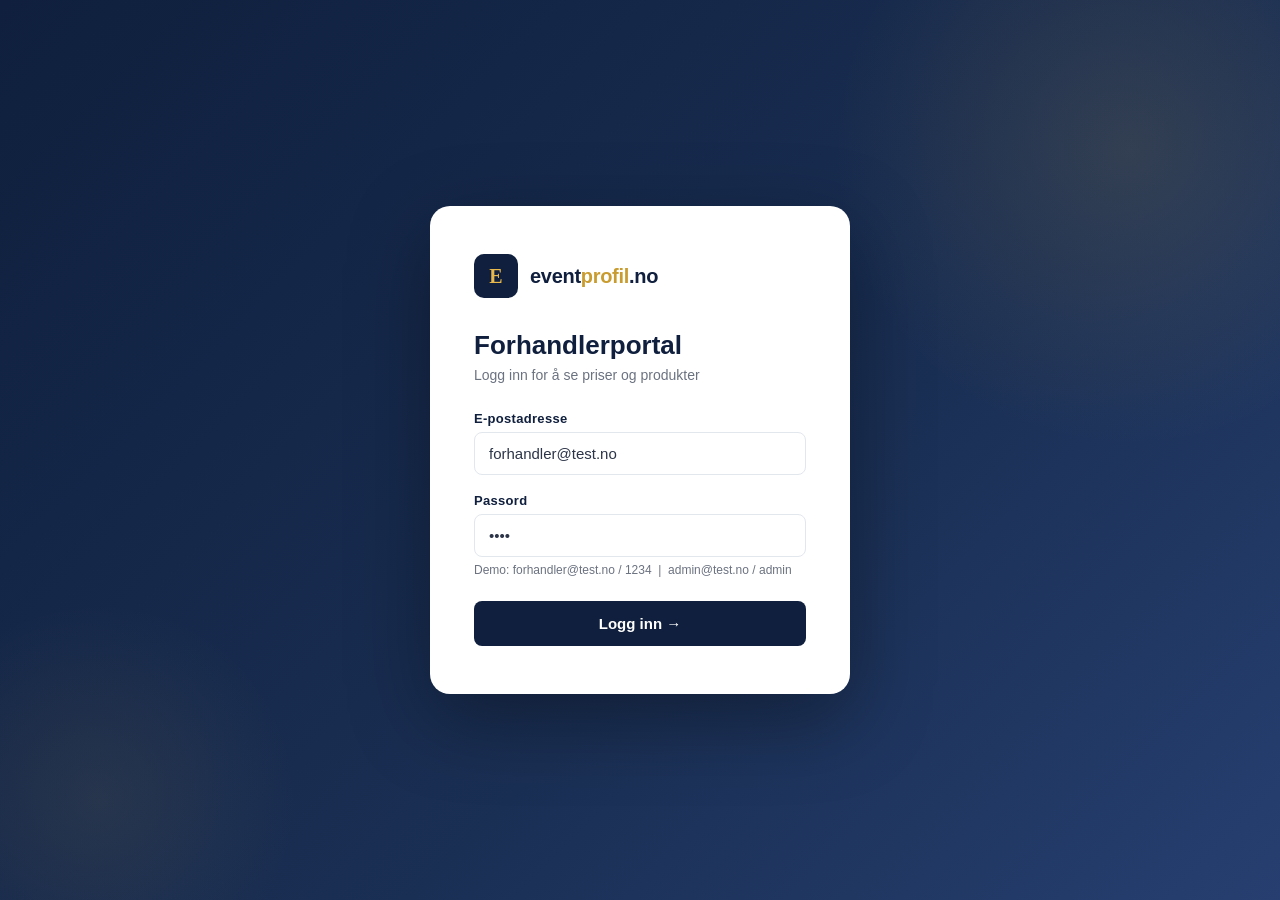
==== index.html @ 6c6705af "Rename Eventprofil – Forhandlerportal.html to index.html" ====
<!DOCTYPE html>
<!-- saved from url=(0059)file:///C:/Users/Lenovo/Downloads/eventprofil-portal_1.html -->
<html lang="no"><head><meta http-equiv="Content-Type" content="text/html; charset=UTF-8">

<meta name="viewport" content="width=device-width, initial-scale=1.0">
<title>Eventprofil – Forhandlerportal</title>
<link href="./Eventprofil – Forhandlerportal_files/css2" rel="stylesheet">
<style>
  :root {
    --navy: #0f1f3d;
    --navy-mid: #1a2f54;
    --accent: #e8b84b;
    --accent-dark: #c99c30;
    --light: #f5f6f8;
    --white: #ffffff;
    --text: #2c3448;
    --text-light: #6b7280;
    --border: #e2e6ed;
    --success: #22c55e;
    --danger: #ef4444;
    --card-shadow: 0 2px 16px rgba(15,31,61,0.09);
    --radius: 12px;
  }
  *, *::before, *::after { box-sizing: border-box; margin: 0; padding: 0; }
  body { font-family: 'DM Sans', sans-serif; background: var(--light); color: var(--text); min-height: 100vh; }

  /* ─── LOGIN ─── */
  #login-screen {
    min-height: 100vh;
    display: flex;
    align-items: center;
    justify-content: center;
    background: linear-gradient(135deg, var(--navy) 0%, var(--navy-mid) 60%, #263f70 100%);
    position: relative;
    overflow: hidden;
  }
  #login-screen::before {
    content: '';
    position: absolute;
    width: 600px; height: 600px;
    border-radius: 50%;
    background: radial-gradient(circle, rgba(232,184,75,0.12) 0%, transparent 70%);
    top: -150px; right: -150px;
  }
  #login-screen::after {
    content: '';
    position: absolute;
    width: 400px; height: 400px;
    border-radius: 50%;
    background: radial-gradient(circle, rgba(232,184,75,0.08) 0%, transparent 70%);
    bottom: -100px; left: -100px;
  }
  .login-card {
    background: var(--white);
    border-radius: 20px;
    padding: 48px 44px;
    width: 420px;
    max-width: 94vw;
    box-shadow: 0 24px 80px rgba(0,0,0,0.35);
    position: relative;
    z-index: 1;
    animation: fadeUp 0.5s ease both;
  }
  @keyframes fadeUp { from { opacity:0; transform: translateY(24px); } to { opacity:1; transform: translateY(0); } }
  .login-logo { display: flex; align-items: center; gap: 12px; margin-bottom: 32px; }
  .login-logo-mark {
    width: 44px; height: 44px;
    background: var(--navy);
    border-radius: 10px;
    display: flex; align-items: center; justify-content: center;
    font-family: 'Playfair Display', serif;
    color: var(--accent);
    font-size: 20px; font-weight: 700;
  }
  .login-logo-text { font-size: 20px; font-weight: 700; color: var(--navy); letter-spacing: -0.3px; }
  .login-logo-text span { color: var(--accent-dark); }
  .login-title { font-size: 26px; font-weight: 700; color: var(--navy); margin-bottom: 6px; }
  .login-sub { font-size: 14px; color: var(--text-light); margin-bottom: 28px; }
  .form-group { margin-bottom: 18px; }
  .form-group label { display: block; font-size: 13px; font-weight: 600; color: var(--navy); margin-bottom: 6px; letter-spacing: 0.3px; }
  .form-group input {
    width: 100%; padding: 12px 14px;
    border: 1.5px solid var(--border);
    border-radius: 8px;
    font-size: 15px; font-family: inherit;
    outline: none; transition: border 0.2s;
    color: var(--text);
  }
  .form-group input:focus { border-color: var(--navy); }
  .login-hint { font-size: 12px; color: var(--text-light); margin-top: 6px; }
  .btn-login {
    width: 100%; padding: 14px;
    background: var(--navy);
    color: var(--white);
    border: none; border-radius: 8px;
    font-size: 15px; font-weight: 600;
    cursor: pointer; transition: background 0.2s, transform 0.1s;
    margin-top: 6px;
    font-family: inherit;
  }
  .btn-login:hover { background: var(--navy-mid); transform: translateY(-1px); }
  .login-error { color: var(--danger); font-size: 13px; margin-top: 10px; display: none; }

  /* ─── APP SHELL ─── */
  #app { display: none; min-height: 100vh; }

  /* ─── TOPBAR ─── */
  .topbar {
    background: var(--navy);
    color: var(--white);
    padding: 0 32px;
    height: 64px;
    display: flex; align-items: center; justify-content: space-between;
    position: sticky; top: 0; z-index: 100;
    box-shadow: 0 2px 12px rgba(0,0,0,0.2);
  }
  .topbar-left { display: flex; align-items: center; gap: 14px; }
  .topbar-logo-mark {
    width: 36px; height: 36px;
    background: var(--accent);
    border-radius: 8px;
    display: flex; align-items: center; justify-content: center;
    font-family: 'Playfair Display', serif;
    color: var(--navy);
    font-size: 16px; font-weight: 700;
  }
  .topbar-name { font-size: 17px; font-weight: 700; letter-spacing: -0.2px; }
  .topbar-badge { font-size: 11px; background: rgba(255,255,255,0.12); padding: 2px 8px; border-radius: 20px; color: rgba(255,255,255,0.7); }
  .topbar-right { display: flex; align-items: center; gap: 16px; }
  .topbar-user { font-size: 13px; color: rgba(255,255,255,0.7); }
  .btn-logout {
    padding: 7px 16px;
    border: 1.5px solid rgba(255,255,255,0.25);
    border-radius: 7px;
    background: transparent; color: white;
    font-size: 13px; cursor: pointer; font-family: inherit;
    transition: border 0.2s, background 0.2s;
  }
  .btn-logout:hover { border-color: white; background: rgba(255,255,255,0.08); }

  /* ─── NAVIGATION TABS ─── */
  .nav-tabs {
    background: var(--white);
    border-bottom: 1px solid var(--border);
    padding: 0 32px;
    display: flex; gap: 4px;
  }
  .nav-tab {
    padding: 16px 20px;
    font-size: 14px; font-weight: 500;
    color: var(--text-light);
    cursor: pointer; border: none;
    background: transparent;
    border-bottom: 3px solid transparent;
    margin-bottom: -1px;
    transition: color 0.2s, border-color 0.2s;
    font-family: inherit;
    display: flex; align-items: center; gap: 7px;
  }
  .nav-tab:hover { color: var(--navy); }
  .nav-tab.active { color: var(--navy); border-bottom-color: var(--accent); font-weight: 600; }
  .nav-tab .tab-icon { font-size: 16px; }

  /* ─── MAIN CONTENT ─── */
  .main { padding: 32px; max-width: 1300px; margin: 0 auto; }

  /* ─── SECTION HEADER ─── */
  .section-header { display: flex; align-items: flex-end; justify-content: space-between; margin-bottom: 24px; }
  .section-title { font-size: 24px; font-weight: 700; color: var(--navy); }
  .section-sub { font-size: 14px; color: var(--text-light); margin-top: 3px; }

  /* ─── CATEGORY FILTER ─── */
  .category-bar { display: flex; gap: 8px; flex-wrap: wrap; margin-bottom: 24px; }
  .cat-btn {
    padding: 7px 16px; border-radius: 20px;
    border: 1.5px solid var(--border);
    font-size: 13px; font-weight: 500;
    background: var(--white); color: var(--text-light);
    cursor: pointer; transition: all 0.15s; font-family: inherit;
  }
  .cat-btn:hover, .cat-btn.active { background: var(--navy); color: white; border-color: var(--navy); }

  /* ─── PRODUCT GRID ─── */
  .product-grid { display: grid; grid-template-columns: repeat(auto-fill, minmax(280px, 1fr)); gap: 20px; }
  .product-card {
    background: var(--white);
    border-radius: var(--radius);
    box-shadow: var(--card-shadow);
    overflow: hidden;
    cursor: pointer;
    transition: transform 0.2s, box-shadow 0.2s;
    animation: fadeUp 0.35s ease both;
  }
  .product-card:hover { transform: translateY(-4px); box-shadow: 0 8px 32px rgba(15,31,61,0.14); }
  .product-img {
    background: #f0f2f5;
    height: 200px;
    display: flex; align-items: center; justify-content: center;
    font-size: 56px;
    position: relative;
    overflow: hidden;
  }
  .product-img img { width: 100%; height: 100%; object-fit: cover; }
  .product-category-tag {
    position: absolute; top: 10px; left: 10px;
    background: var(--navy); color: white;
    font-size: 11px; padding: 3px 9px; border-radius: 20px;
    font-weight: 600;
  }
  .product-info { padding: 16px; }
  .product-sku { font-size: 11px; color: var(--text-light); font-weight: 600; letter-spacing: 0.5px; margin-bottom: 4px; }
  .product-name { font-size: 15px; font-weight: 700; color: var(--navy); margin-bottom: 8px; }
  .product-price-row { display: flex; align-items: center; justify-content: space-between; }
  .product-from-price { font-size: 13px; color: var(--text-light); }
  .product-from-price strong { color: var(--accent-dark); font-size: 15px; }
  .product-moq { font-size: 11px; background: var(--light); padding: 3px 8px; border-radius: 5px; color: var(--text-light); }

  /* ─── PRODUCT MODAL ─── */
  .modal-overlay {
    position: fixed; inset: 0;
    background: rgba(10,20,40,0.55);
    backdrop-filter: blur(4px);
    z-index: 200; display: none;
    align-items: center; justify-content: center;
    padding: 20px;
    animation: fadeIn 0.2s ease;
  }
  @keyframes fadeIn { from { opacity:0 } to { opacity:1 } }
  .modal-overlay.open { display: flex; }
  .modal {
    background: var(--white);
    border-radius: 18px;
    width: 780px; max-width: 100%;
    max-height: 90vh;
    overflow-y: auto;
    box-shadow: 0 32px 80px rgba(0,0,0,0.3);
    animation: slideUp 0.3s ease both;
  }
  @keyframes slideUp { from { transform: translateY(30px); opacity:0; } to { transform: translateY(0); opacity:1; } }
  .modal-header {
    padding: 24px 28px 0;
    display: flex; align-items: flex-start; justify-content: space-between;
  }
  .modal-close {
    width: 34px; height: 34px;
    border-radius: 8px; border: 1.5px solid var(--border);
    background: var(--white); font-size: 18px; cursor: pointer;
    display: flex; align-items: center; justify-content: center; color: var(--text-light);
    flex-shrink: 0;
  }
  .modal-close:hover { background: var(--light); }
  .modal-body { padding: 20px 28px 28px; display: grid; grid-template-columns: 1fr 1fr; gap: 28px; }
  @media (max-width: 600px) { .modal-body { grid-template-columns: 1fr; } }
  .modal-img {
    background: #f0f2f5; border-radius: 12px;
    height: 260px; display: flex; align-items: center; justify-content: center;
    font-size: 80px; overflow: hidden;
  }
  .modal-img img { width: 100%; height: 100%; object-fit: cover; border-radius: 12px; }
  .modal-sku { font-size: 12px; font-weight: 700; color: var(--text-light); letter-spacing: 0.6px; margin-bottom: 6px; }
  .modal-name { font-size: 22px; font-weight: 700; color: var(--navy); margin-bottom: 14px; line-height: 1.25; }
  .modal-specs { list-style: none; margin-bottom: 16px; }
  .modal-specs li { font-size: 13px; color: var(--text); padding: 5px 0; border-bottom: 1px solid var(--border); display: flex; gap: 8px; }
  .modal-specs li::before { content: '✓'; color: var(--success); font-weight: 700; flex-shrink: 0; }
  .price-table-title { font-size: 13px; font-weight: 700; color: var(--navy); margin-bottom: 8px; }
  .price-table { width: 100%; border-collapse: collapse; border-radius: 8px; overflow: hidden; font-size: 13px; margin-bottom: 14px; }
  .price-table th { background: var(--navy); color: white; padding: 8px 12px; text-align: center; font-weight: 600; }
  .price-table td { padding: 8px 12px; text-align: center; border-bottom: 1px solid var(--border); }
  .price-table tr:last-child td { border: none; }
  .price-table tr:nth-child(even) td { background: #f8f9fb; }
  .price-note { font-size: 12px; color: var(--text-light); margin-bottom: 4px; }
  .price-note strong { color: var(--text); }
  .colors-row { display: flex; gap: 6px; flex-wrap: wrap; margin: 10px 0 16px; }
  .color-dot { width: 22px; height: 22px; border-radius: 50%; border: 2px solid rgba(0,0,0,0.1); cursor: pointer; transition: transform 0.15s; }
  .color-dot:hover { transform: scale(1.2); }
  .btn-inquiry {
    width: 100%; padding: 14px;
    background: var(--navy);
    color: white; border: none; border-radius: 10px;
    font-size: 15px; font-weight: 700;
    cursor: pointer; transition: background 0.2s; font-family: inherit;
    display: flex; align-items: center; justify-content: center; gap: 8px;
  }
  .btn-inquiry:hover { background: var(--navy-mid); }

  /* ─── INQUIRY FORM MODAL ─── */
  .inquiry-modal {
    background: var(--white);
    border-radius: 18px;
    width: 520px; max-width: 100%;
    padding: 32px;
    box-shadow: 0 32px 80px rgba(0,0,0,0.3);
    animation: slideUp 0.3s ease both;
  }
  .inquiry-title { font-size: 20px; font-weight: 700; color: var(--navy); margin-bottom: 6px; }
  .inquiry-sub { font-size: 13px; color: var(--text-light); margin-bottom: 22px; }
  .inquiry-product-info {
    background: var(--light); border-radius: 10px;
    padding: 12px 16px; margin-bottom: 22px;
    font-size: 14px; font-weight: 600; color: var(--navy);
  }
  .form-row { display: grid; grid-template-columns: 1fr 1fr; gap: 14px; }
  .form-field { margin-bottom: 16px; }
  .form-field label { display: block; font-size: 12px; font-weight: 600; color: var(--navy); margin-bottom: 5px; letter-spacing: 0.3px; }
  .form-field input, .form-field textarea, .form-field select {
    width: 100%; padding: 10px 12px;
    border: 1.5px solid var(--border); border-radius: 8px;
    font-size: 14px; font-family: inherit; outline: none;
    color: var(--text); transition: border 0.2s; background: white;
  }
  .form-field input:focus, .form-field textarea:focus, .form-field select:focus { border-color: var(--navy); }
  .form-field textarea { resize: vertical; min-height: 80px; }
  .btn-row { display: flex; gap: 10px; margin-top: 4px; }
  .btn-primary {
    flex: 1; padding: 12px;
    background: var(--navy); color: white;
    border: none; border-radius: 8px;
    font-size: 14px; font-weight: 700; cursor: pointer; font-family: inherit;
    transition: background 0.2s;
  }
  .btn-primary:hover { background: var(--navy-mid); }
  .btn-secondary {
    padding: 12px 20px;
    background: var(--light); color: var(--text);
    border: none; border-radius: 8px;
    font-size: 14px; font-weight: 600; cursor: pointer; font-family: inherit;
  }
  .success-msg {
    text-align: center; padding: 24px 0;
  }
  .success-icon { font-size: 48px; margin-bottom: 12px; }
  .success-title { font-size: 18px; font-weight: 700; color: var(--navy); margin-bottom: 8px; }
  .success-text { font-size: 14px; color: var(--text-light); }

  /* ─── ADMIN PANEL ─── */
  .admin-layout { display: grid; grid-template-columns: 1fr 1fr; gap: 28px; }
  @media (max-width: 900px) { .admin-layout { grid-template-columns: 1fr; } }
  .admin-card { background: var(--white); border-radius: var(--radius); box-shadow: var(--card-shadow); padding: 28px; }
  .admin-card-title { font-size: 17px; font-weight: 700; color: var(--navy); margin-bottom: 20px; display: flex; align-items: center; gap: 8px; }
  .product-list-item {
    display: flex; align-items: center; gap: 12px; padding: 12px 0;
    border-bottom: 1px solid var(--border); animation: fadeUp 0.3s ease both;
  }
  .product-list-item:last-child { border: none; }
  .product-list-thumb {
    width: 48px; height: 48px; border-radius: 8px;
    background: var(--light); flex-shrink: 0;
    display: flex; align-items: center; justify-content: center; font-size: 22px;
    overflow: hidden;
  }
  .product-list-thumb img { width: 100%; height: 100%; object-fit: cover; }
  .product-list-info { flex: 1; min-width: 0; }
  .product-list-name { font-size: 14px; font-weight: 600; color: var(--navy); white-space: nowrap; overflow: hidden; text-overflow: ellipsis; }
  .product-list-meta { font-size: 12px; color: var(--text-light); }
  .product-list-actions { display: flex; gap: 6px; }
  .btn-icon {
    width: 30px; height: 30px; border-radius: 7px;
    border: 1.5px solid var(--border);
    background: white; cursor: pointer; font-size: 14px;
    display: flex; align-items: center; justify-content: center;
    transition: all 0.15s;
  }
  .btn-icon:hover { border-color: var(--navy); background: var(--light); }
  .btn-icon.danger:hover { border-color: var(--danger); background: #fef2f2; }
  /* Add product form */
  .add-form .form-field label { font-size: 12px; }
  .price-grid { display: grid; grid-template-columns: repeat(2, 1fr); gap: 10px; }
  .price-grid-label { grid-column: 1 / -1; font-size: 12px; font-weight: 600; color: var(--navy); }
  .color-adder { display: flex; gap: 8px; align-items: center; flex-wrap: wrap; margin-top: 6px; }
  .color-pill {
    display: flex; align-items: center; gap: 4px;
    background: var(--light); border-radius: 20px;
    padding: 3px 10px; font-size: 12px;
  }
  .color-pill button { background: none; border: none; cursor: pointer; color: var(--text-light); font-size: 14px; padding: 0; line-height: 1; }
  .btn-add-color {
    background: var(--light); border: 1.5px dashed var(--border);
    border-radius: 20px; padding: 4px 12px;
    font-size: 12px; cursor: pointer; font-family: inherit;
    transition: all 0.15s;
  }
  .btn-add-color:hover { border-color: var(--navy); }
  .btn-submit-product {
    width: 100%; padding: 13px;
    background: var(--accent); color: var(--navy);
    border: none; border-radius: 8px;
    font-size: 15px; font-weight: 700; cursor: pointer; font-family: inherit;
    transition: background 0.2s; margin-top: 6px;
  }
  .btn-submit-product:hover { background: var(--accent-dark); }
  .empty-state { text-align: center; padding: 40px 20px; color: var(--text-light); }
  .empty-state .empty-icon { font-size: 40px; margin-bottom: 10px; }
  .stats-row { display: grid; grid-template-columns: repeat(3, 1fr); gap: 16px; margin-bottom: 28px; }
  .stat-card {
    background: var(--white); border-radius: var(--radius); padding: 20px 22px;
    box-shadow: var(--card-shadow);
  }
  .stat-value { font-size: 28px; font-weight: 700; color: var(--navy); }
  .stat-label { font-size: 12px; color: var(--text-light); margin-top: 2px; }
  .tab-content { display: none; }
  .tab-content.active { display: block; }

  /* ─── SEARCH ─── */
  .search-bar {
    display: flex; align-items: center; gap: 10px;
    background: var(--white); border: 1.5px solid var(--border);
    border-radius: 10px; padding: 10px 16px;
    margin-bottom: 20px; box-shadow: var(--card-shadow);
  }
  .search-bar input {
    border: none; outline: none; font-size: 14px; font-family: inherit;
    flex: 1; color: var(--text); background: transparent;
  }
  .search-bar span { color: var(--text-light); font-size: 18px; }

  /* ─── CATEGORY EMOJI MAP ─── */
  .emoji-placeholder { font-size: 56px; }

  /* ─── TOAST ─── */
  .toast {
    position: fixed; bottom: 30px; right: 30px;
    background: var(--navy); color: white;
    padding: 14px 20px; border-radius: 10px;
    font-size: 14px; font-weight: 500;
    box-shadow: 0 8px 30px rgba(0,0,0,0.25);
    z-index: 999; display: none;
    animation: slideInRight 0.3s ease both;
    max-width: 320px;
  }
  @keyframes slideInRight { from { transform: translateX(60px); opacity:0 } to { transform: translateX(0); opacity:1 } }
  .toast.show { display: block; }

  /* ─── RESPONSIVE ─── */
  @media (max-width: 600px) {
    .main { padding: 16px; }
    .topbar { padding: 0 16px; }
    .nav-tabs { padding: 0 16px; overflow-x: auto; }
    .stats-row { grid-template-columns: repeat(2, 1fr); }
  }

  /* ─── USER MANAGEMENT ─── */
  .user-table { width: 100%; border-collapse: collapse; }
  .user-table th { background: var(--light); padding: 10px 14px; font-size: 12px; font-weight: 700; color: var(--text-light); text-align: left; letter-spacing: 0.4px; }
  .user-table td { padding: 12px 14px; font-size: 14px; border-bottom: 1px solid var(--border); }
  .user-table tr:last-child td { border: none; }
  .badge {
    display: inline-block; padding: 3px 10px; border-radius: 20px;
    font-size: 11px; font-weight: 700; letter-spacing: 0.3px;
  }
  .badge-admin { background: #fef3c7; color: #92400e; }
  .badge-dealer { background: #dbeafe; color: #1e40af; }
  .badge-active { background: #dcfce7; color: #166534; }
</style>
</head>
<body>

<!-- LOGIN SCREEN -->
<div id="login-screen">
  <div class="login-card">
    <div class="login-logo">
      <div class="login-logo-mark">E</div>
      <div class="login-logo-text">event<span>profil</span>.no</div>
    </div>
    <div class="login-title">Forhandlerportal</div>
    <div class="login-sub">Logg inn for å se priser og produkter</div>
    <div class="form-group">
      <label>E-postadresse</label>
      <input type="email" id="login-email" placeholder="forhandler@firma.no" value="forhandler@test.no">
    </div>
    <div class="form-group">
      <label>Passord</label>
      <input type="password" id="login-pass" placeholder="••••••••" value="1234">
      <div class="login-hint">Demo: forhandler@test.no / 1234 &nbsp;|&nbsp; admin@test.no / admin</div>
    </div>
    <button class="btn-login" onclick="doLogin()">Logg inn →</button>
    <div class="login-error" id="login-error">Feil e-post eller passord. Prøv igjen.</div>
  </div>
</div>

<!-- APP -->
<div id="app">
  <!-- TOPBAR -->
  <div class="topbar">
    <div class="topbar-left">
      <div class="topbar-logo-mark">E</div>
      <div class="topbar-name">eventprofil.no</div>
      <div class="topbar-badge" id="user-role-badge">Forhandler</div>
    </div>
    <div class="topbar-right">
      <div class="topbar-user" id="topbar-user">Logget inn som: –</div>
      <button class="btn-logout" onclick="doLogout()">Logg ut</button>
    </div>
  </div>

  <!-- NAV TABS -->
  <div class="nav-tabs">
    <button class="nav-tab active" onclick="showTab(&#39;catalog&#39;)" id="tab-catalog">
      <span class="tab-icon">📦</span> Produktkatalog
    </button>
    <button class="nav-tab" onclick="showTab(&#39;admin&#39;)" id="tab-admin" style="display:none">
      <span class="tab-icon">⚙️</span> Admin
    </button>
  </div>

  <!-- CATALOG TAB -->
  <div id="content-catalog" class="tab-content active">
    <div class="main">
      <div class="stats-row">
        <div class="stat-card">
          <div class="stat-value" id="stat-products">0</div>
          <div class="stat-label">Produkter tilgjengelig</div>
        </div>
        <div class="stat-card">
          <div class="stat-value" id="stat-cats">0</div>
          <div class="stat-label">Kategorier</div>
        </div>
        <div class="stat-card">
          <div class="stat-value" id="stat-from">–</div>
          <div class="stat-label">Priser fra (USD)</div>
        </div>
      </div>
      <div class="search-bar">
        <span>🔍</span>
        <input type="text" id="search-input" placeholder="Søk etter produkt eller varenummer..." oninput="renderProducts()">
      </div>
      <div class="category-bar" id="category-bar"></div>
      <div class="product-grid" id="product-grid"></div>
    </div>
  </div>

  <!-- ADMIN TAB -->
  <div id="content-admin" class="tab-content">
    <div class="main">
      <div class="section-header">
        <div>
          <div class="section-title">Administrasjon</div>
          <div class="section-sub">Legg til og administrer produkter og brukere</div>
        </div>
      </div>
      <div class="admin-layout">
        <!-- ADD PRODUCT FORM -->
        <div class="admin-card add-form">
          <div class="admin-card-title">➕ Legg til nytt produkt</div>
          <div class="form-field">
            <label>VARENUMMER</label>
            <input type="text" id="f-sku" placeholder="f.eks. DRA-1969">
          </div>
          <div class="form-field">
            <label>PRODUKTNAVN</label>
            <input type="text" id="f-name" placeholder="f.eks. Slides Slipper/Voksen">
          </div>
          <div class="form-field">
            <label>KATEGORI</label>
            <select id="f-cat">
              <option value="Strand &amp; Sommer">Strand &amp; Sommer</option>
              <option value="Paraplyer &amp; Regn">Paraplyer &amp; Regn</option>
              <option value="Kontor &amp; Business">Kontor &amp; Business</option>
              <option value="Teknologi">Teknologi</option>
              <option value="Sport &amp; Friluft">Sport &amp; Friluft</option>
              <option value="Gaver &amp; Profil">Gaver &amp; Profil</option>
              <option value="Tekstil">Tekstil</option>
              <option value="Annet">Annet</option>
            </select>
          </div>
          <div class="form-field">
            <label>EMOJI / IKON (til visning uten bilde)</label>
            <input type="text" id="f-emoji" placeholder="f.eks. 👟" maxlength="4">
          </div>
          <div class="form-field">
            <label>SPESIFIKASJONER (én per linje)</label>
            <textarea id="f-specs" placeholder="Høy kvalitet PVC material
Slitesterk såle
Tilgjengelig i 10 farger"></textarea>
          </div>
          <div class="form-field">
            <label>PRISMATRISE</label>
            <div class="price-grid">
              <div style="font-size:12px;color:var(--text-light);grid-column:1/-1;display:grid;grid-template-columns:1fr 1fr;gap:10px;">
                <span style="font-weight:700;color:var(--navy)">Antall</span>
                <span style="font-weight:700;color:var(--navy)">Pris (USD/stk)</span>
              </div>
              <input type="number" id="p-qty1" placeholder="Ant. (f.eks. 250)">
              <input type="number" id="p-price1" placeholder="Pris (f.eks. 10.20)" step="0.01">
              <input type="number" id="p-qty2" placeholder="Ant. (f.eks. 500)">
              <input type="number" id="p-price2" placeholder="Pris (f.eks. 8.50)" step="0.01">
              <input type="number" id="p-qty3" placeholder="Ant. (f.eks. 1000)">
              <input type="number" id="p-price3" placeholder="Pris (f.eks. 7.35)" step="0.01">
              <input type="number" id="p-qty4" placeholder="Ant. (valgfritt)">
              <input type="number" id="p-price4" placeholder="Pris (valgfritt)" step="0.01">
            </div>
          </div>
          <div class="form-field">
            <label>MINIMUMBESTILLING (stk)</label>
            <input type="number" id="f-moq" placeholder="f.eks. 250">
          </div>
          <div class="form-field">
            <label>PRODUKSJONSTID</label>
            <input type="text" id="f-lead" placeholder="f.eks. 18 dager">
          </div>
          <div class="form-field">
            <label>FARGER</label>
            <div class="color-adder" id="color-adder">
              <div id="color-pills"></div>
              <button class="btn-add-color" onclick="addColor()">+ Legg til farge</button>
            </div>
          </div>
          <button class="btn-submit-product" onclick="addProduct()">Legg til produkt →</button>
        </div>

        <!-- PRODUCT LIST -->
        <div>
          <div class="admin-card">
            <div class="admin-card-title">📋 Alle produkter (<span id="admin-product-count">0</span>)</div>
            <div id="admin-product-list"></div>
          </div>
        </div>
      </div>
    </div>
  </div>
</div>

<!-- PRODUCT DETAIL MODAL -->
<div class="modal-overlay" id="product-modal">
  <div class="modal">
    <div class="modal-header">
      <div></div>
      <button class="modal-close" onclick="closeModal(&#39;product-modal&#39;)">✕</button>
    </div>
    <div class="modal-body" id="modal-body-content"></div>
  </div>
</div>

<!-- INQUIRY MODAL -->
<div class="modal-overlay" id="inquiry-modal">
  <div class="inquiry-modal" id="inquiry-modal-inner"></div>
</div>

<!-- TOAST -->
<div class="toast" id="toast"></div>

<script>
// ─── DATA ───────────────────────────────────────────────────────────
const USERS = [
  { email: 'forhandler@test.no', pass: '1234', name: 'Test Forhandler AS', role: 'dealer' },
  { email: 'admin@test.no', pass: 'admin', name: 'Admin Bruker', role: 'admin' },
];

let currentUser = null;
let selectedCategory = 'Alle';
let currentProduct = null;
let productColors = [];

let products = [
  {
    id: 1, sku: 'DRA-1969', name: 'Slides Slipper/Voksen', category: 'Strand & Sommer',
    emoji: '👟', moq: 250, lead: '18 dager',
    specs: ['Høy kvalitet PVC material','Slitesterk såle – vanskelig å skade','Hælstøtte og sklisikker bunn','10 standardfarger tilgjengelig','Egendefinert farge fra 1000 par'],
    prices: [{qty:250,price:10.20},{qty:500,price:8.50},{qty:1000,price:7.35},{qty:2500,price:6.55},{qty:5000,price:6.10}],
    colors: ['White','Black','Gray','Red','Orange','Light Blue','Blue','Yellow','Green','Pink'],
    colorHex: ['#ffffff','#1a1a1a','#9ca3af','#ef4444','#f97316','#93c5fd','#3b82f6','#eab308','#22c55e','#f9a8d4']
  },
  {
    id: 2, sku: 'DRA-1970', name: 'Slides Slipper/Barn', category: 'Strand & Sommer',
    emoji: '🩴', moq: 250, lead: '18 dager',
    specs: ['PVC material i høy kvalitet','Sklisikker bunn','EU str. 25–35','8 standardfarger tilgjengelig'],
    prices: [{qty:250,price:9.50},{qty:500,price:7.80},{qty:1000,price:6.90},{qty:2500,price:6.20}],
    colors: ['White','Black','Red','Blue','Yellow','Green','Orange','Pink'],
    colorHex: ['#ffffff','#1a1a1a','#ef4444','#3b82f6','#eab308','#22c55e','#f97316','#f9a8d4']
  },
  {
    id: 3, sku: 'DRA-1968', name: 'Flip Flops/Barn', category: 'Strand & Sommer',
    emoji: '🩴', moq: 300, lead: '15 dager',
    specs: ['EVA såle – lett og komfortabelt','Enkelt å trykke logo på remmen','Tilgjengelig i 8 farger','EU str. 25–35'],
    prices: [{qty:300,price:5.20},{qty:500,price:4.60},{qty:1000,price:3.90},{qty:2500,price:3.50}],
    colors: ['White','Black','Blue','Yellow','Red','Green'],
    colorHex: ['#ffffff','#1a1a1a','#3b82f6','#eab308','#ef4444','#22c55e']
  },
  {
    id: 4, sku: 'UMB-2201', name: 'Automatisk Paraply med Logo', category: 'Paraplyer & Regn',
    emoji: '☂️', moq: 100, lead: '21 dager',
    specs: ['Automatisk åpning og lukking','210T polyester stoff','Glassfiberstilker – vindsterk','Trykkflate: 95 × 16 cm per panel'],
    prices: [{qty:100,price:14.80},{qty:250,price:12.50},{qty:500,price:10.90},{qty:1000,price:9.60}],
    colors: ['Black','Navy','Red','Blue','Green'],
    colorHex: ['#1a1a1a','#0f1f3d','#ef4444','#3b82f6','#22c55e']
  },
  {
    id: 5, sku: 'TEC-3301', name: 'USB-C Hurtiglader 3-i-1', category: 'Teknologi',
    emoji: '🔌', moq: 100, lead: '14 dager',
    specs: ['USB-C, Micro-USB og Lightning','20W hurtiglading','Inngravert logo tilgjengelig','Bærekraftig hvetestrå materiale'],
    prices: [{qty:100,price:8.90},{qty:250,price:7.60},{qty:500,price:6.80},{qty:1000,price:5.90}],
    colors: ['Black','White','Natural'],
    colorHex: ['#1a1a1a','#ffffff','#d4b896']
  },
  {
    id: 6, sku: 'SPO-4401', name: 'Drikkeflaske 750ml', category: 'Sport & Friluft',
    emoji: '🍶', moq: 50, lead: '12 dager',
    specs: ['BPA-fritt Tritan plast','750 ml volum','Lekkasjefri lokk','Trykt logo – full farge'],
    prices: [{qty:50,price:11.50},{qty:100,price:9.80},{qty:250,price:8.20},{qty:500,price:7.10}],
    colors: ['Black','Blue','Red','Green','Clear'],
    colorHex: ['#1a1a1a','#3b82f6','#ef4444','#22c55e','#f0f0f0']
  }
];

// ─── AUTH ─────────────────────────────────────────────────────────
function doLogin() {
  const email = document.getElementById('login-email').value.trim().toLowerCase();
  const pass = document.getElementById('login-pass').value;
  const user = USERS.find(u => u.email === email && u.pass === pass);
  if (!user) {
    document.getElementById('login-error').style.display = 'block';
    return;
  }
  currentUser = user;
  document.getElementById('login-screen').style.display = 'none';
  document.getElementById('app').style.display = 'block';
  document.getElementById('topbar-user').textContent = user.name;
  document.getElementById('user-role-badge').textContent = user.role === 'admin' ? 'Administrator' : 'Forhandler';
  if (user.role === 'admin') {
    document.getElementById('tab-admin').style.display = 'flex';
  }
  renderAll();
}

function doLogout() {
  currentUser = null;
  document.getElementById('app').style.display = 'none';
  document.getElementById('login-screen').style.display = 'flex';
  document.getElementById('login-error').style.display = 'none';
}

document.getElementById('login-pass').addEventListener('keydown', e => { if (e.key === 'Enter') doLogin(); });

// ─── TABS ─────────────────────────────────────────────────────────
function showTab(tab) {
  ['catalog','admin'].forEach(t => {
    document.getElementById('content-' + t).classList.toggle('active', t === tab);
    document.getElementById('tab-' + t).classList.toggle('active', t === tab);
  });
  if (tab === 'admin') renderAdminList();
}

// ─── RENDER ────────────────────────────────────────────────────────
function renderAll() {
  renderCategoryBar();
  renderProducts();
  renderStats();
  renderAdminList();
}

function getCategories() {
  const cats = [...new Set(products.map(p => p.category))];
  return cats;
}

function renderCategoryBar() {
  const bar = document.getElementById('category-bar');
  const cats = getCategories();
  bar.innerHTML = `<button class="cat-btn ${selectedCategory==='Alle'?'active':''}" onclick="filterCat('Alle')">Alle (${products.length})</button>`;
  cats.forEach(c => {
    const count = products.filter(p => p.category === c).length;
    bar.innerHTML += `<button class="cat-btn ${selectedCategory===c?'active':''}" onclick="filterCat('${c}')">${c} (${count})</button>`;
  });
}

function filterCat(cat) {
  selectedCategory = cat;
  renderCategoryBar();
  renderProducts();
}

function renderProducts() {
  const q = document.getElementById('search-input').value.toLowerCase();
  const grid = document.getElementById('product-grid');
  let filtered = products.filter(p => {
    const matchCat = selectedCategory === 'Alle' || p.category === selectedCategory;
    const matchQ = !q || p.name.toLowerCase().includes(q) || p.sku.toLowerCase().includes(q);
    return matchCat && matchQ;
  });
  if (filtered.length === 0) {
    grid.innerHTML = `<div class="empty-state" style="grid-column:1/-1"><div class="empty-icon">🔍</div><div>Ingen produkter funnet</div></div>`;
    return;
  }
  grid.innerHTML = filtered.map(p => `
    <div class="product-card" onclick="openProduct(${p.id})">
      <div class="product-img">
        <span class="emoji-placeholder">${p.emoji || '📦'}</span>
        <span class="product-category-tag">${p.category}</span>
      </div>
      <div class="product-info">
        <div class="product-sku">${p.sku}</div>
        <div class="product-name">${p.name}</div>
        <div class="product-price-row">
          <div class="product-from-price">Fra <strong>$${Math.min(...p.prices.map(x=>x.price)).toFixed(2)}</strong>/stk</div>
          <div class="product-moq">Min. ${p.moq} stk</div>
        </div>
      </div>
    </div>
  `).join('');
}

function renderStats() {
  document.getElementById('stat-products').textContent = products.length;
  document.getElementById('stat-cats').textContent = getCategories().length;
  if (products.length > 0) {
    const min = Math.min(...products.flatMap(p => p.prices.map(x => x.price)));
    document.getElementById('stat-from').textContent = '$' + min.toFixed(2);
  }
}

// ─── PRODUCT MODAL ────────────────────────────────────────────────
function openProduct(id) {
  const p = products.find(x => x.id === id);
  if (!p) return;
  currentProduct = p;
  const colorDots = p.colorHex.map((hex, i) => `<div class="color-dot" style="background:${hex}" title="${p.colors[i]}"></div>`).join('');
  const rows = p.prices.map(r => `<tr><td><strong>${r.qty}</strong></td><td>$${r.price.toFixed(2)}</td></tr>`).join('');
  const specs = p.specs.map(s => `<li>${s}</li>`).join('');
  document.getElementById('modal-body-content').innerHTML = `
    <div>
      <div class="modal-img"><span class="emoji-placeholder" style="font-size:90px">${p.emoji}</span></div>
    </div>
    <div>
      <div class="modal-sku">${p.sku}</div>
      <div class="modal-name">${p.name}</div>
      <ul class="modal-specs">${specs}</ul>
      <div class="price-table-title">📊 Prismatrise (USD per stk, DDU sjøfrakt)</div>
      <table class="price-table">
        <thead><tr><th>Antall</th><th>Pris/stk</th></tr></thead>
        <tbody>${rows}</tbody>
      </table>
      <div class="price-note">⏱ Produksjonstid: <strong>${p.lead}</strong></div>
      <div class="price-note">📦 Min. bestilling: <strong>${p.moq} stk</strong></div>
      <div style="margin-top:12px;font-size:12px;font-weight:700;color:var(--text-light)">TILGJENGELIGE FARGER</div>
      <div class="colors-row">${colorDots}</div>
      <button class="btn-inquiry" onclick="openInquiry(${p.id})">📩 Send forespørsel</button>
    </div>
  `;
  document.getElementById('product-modal').classList.add('open');
}

function closeModal(id) {
  document.getElementById(id).classList.remove('open');
}
document.getElementById('product-modal').addEventListener('click', function(e) { if (e.target === this) closeModal('product-modal'); });
document.getElementById('inquiry-modal').addEventListener('click', function(e) { if (e.target === this) closeModal('inquiry-modal'); });

// ─── INQUIRY ──────────────────────────────────────────────────────
function openInquiry(id) {
  const p = products.find(x => x.id === id);
  if (!p) return;
  closeModal('product-modal');
  document.getElementById('inquiry-modal-inner').innerHTML = `
    <div style="display:flex;justify-content:space-between;align-items:flex-start;margin-bottom:16px">
      <div>
        <div class="inquiry-title">📩 Send forespørsel</div>
        <div class="inquiry-sub">Fyll ut skjemaet så tar vi kontakt</div>
      </div>
      <button class="modal-close" onclick="closeModal('inquiry-modal')">✕</button>
    </div>
    <div class="inquiry-product-info">${p.emoji} ${p.sku} – ${p.name}</div>
    <div class="form-row">
      <div class="form-field"><label>FIRMANAVN</label><input type="text" id="iq-company" placeholder="Firma AS" value="${currentUser?.name || ''}"></div>
      <div class="form-field"><label>KONTAKTPERSON</label><input type="text" id="iq-contact" placeholder="Navn"></div>
    </div>
    <div class="form-field"><label>E-POST</label><input type="email" id="iq-email" placeholder="post@firma.no" value="${currentUser?.email || ''}"></div>
    <div class="form-row">
      <div class="form-field"><label>ØNSKET ANTALL</label><input type="number" id="iq-qty" placeholder="f.eks. 500" min="${p.moq}"></div>
      <div class="form-field"><label>ØNSKET FARGE</label>
        <select id="iq-color">${p.colors.map(c=>`<option>${c}</option>`).join('')}</select>
      </div>
    </div>
    <div class="form-field"><label>KOMMENTAR</label><textarea id="iq-msg" placeholder="Logo, leveringsdato, spesielle ønsker..."></textarea></div>
    <div class="btn-row">
      <button class="btn-secondary" onclick="closeModal('inquiry-modal')">Avbryt</button>
      <button class="btn-primary" onclick="submitInquiry('${p.name}')">Send forespørsel →</button>
    </div>
  `;
  document.getElementById('inquiry-modal').classList.add('open');
}

function submitInquiry(productName) {
  const company = document.getElementById('iq-company').value;
  const email = document.getElementById('iq-email').value;
  if (!company || !email) { showToast('⚠️ Fyll ut firmanavn og e-post'); return; }
  document.getElementById('inquiry-modal-inner').innerHTML = `
    <div class="success-msg">
      <div class="success-icon">✅</div>
      <div class="success-title">Forespørsel sendt!</div>
      <div class="success-text">Vi har mottatt din forespørsel for <strong>${productName}</strong> og tar kontakt innen 1 virkedag.</div>
      <button class="btn-primary" style="margin-top:20px;max-width:200px" onclick="closeModal('inquiry-modal')">Lukk</button>
    </div>
  `;
}

// ─── ADMIN ────────────────────────────────────────────────────────
function renderAdminList() {
  const list = document.getElementById('admin-product-list');
  document.getElementById('admin-product-count').textContent = products.length;
  if (products.length === 0) {
    list.innerHTML = `<div class="empty-state"><div class="empty-icon">📦</div><div>Ingen produkter ennå.<br>Legg til ditt første produkt!</div></div>`;
    return;
  }
  list.innerHTML = products.map(p => `
    <div class="product-list-item">
      <div class="product-list-thumb"><span style="font-size:22px">${p.emoji}</span></div>
      <div class="product-list-info">
        <div class="product-list-name">${p.name}</div>
        <div class="product-list-meta">${p.sku} · ${p.category} · Fra $${Math.min(...p.prices.map(x=>x.price)).toFixed(2)}</div>
      </div>
      <div class="product-list-actions">
        <button class="btn-icon" onclick="openProduct(${p.id})" title="Vis">👁</button>
        <button class="btn-icon danger" onclick="deleteProduct(${p.id})" title="Slett">🗑</button>
      </div>
    </div>
  `).join('');
}

function addProduct() {
  const sku = document.getElementById('f-sku').value.trim();
  const name = document.getElementById('f-name').value.trim();
  const cat = document.getElementById('f-cat').value;
  const emoji = document.getElementById('f-emoji').value.trim() || '📦';
  const specsRaw = document.getElementById('f-specs').value.trim();
  const moq = parseInt(document.getElementById('f-moq').value) || 100;
  const lead = document.getElementById('f-lead').value.trim() || '14 dager';
  if (!sku || !name) { showToast('⚠️ Fyll ut varenummer og produktnavn'); return; }
  const prices = [];
  for (let i = 1; i <= 4; i++) {
    const qty = parseInt(document.getElementById(`p-qty${i}`).value);
    const price = parseFloat(document.getElementById(`p-price${i}`).value);
    if (qty && price) prices.push({qty, price});
  }
  if (prices.length === 0) { showToast('⚠️ Legg til minst én pris'); return; }
  const specs = specsRaw ? specsRaw.split('\n').filter(s=>s.trim()) : [];
  const newProduct = {
    id: Date.now(), sku, name, category: cat, emoji, moq, lead, specs, prices,
    colors: productColors.map(c=>c.name),
    colorHex: productColors.map(c=>c.hex)
  };
  products.push(newProduct);
  // Reset form
  ['f-sku','f-name','f-emoji','f-specs','f-moq','f-lead'].forEach(id => document.getElementById(id).value = '');
  ['p-qty1','p-price1','p-qty2','p-price2','p-qty3','p-price3','p-qty4','p-price4'].forEach(id => document.getElementById(id).value = '');
  productColors = [];
  document.getElementById('color-pills').innerHTML = '';
  renderAdminList();
  renderAll();
  showToast('✅ ' + name + ' ble lagt til!');
}

function deleteProduct(id) {
  const p = products.find(x => x.id === id);
  if (!p) return;
  if (!confirm(`Slett "${p.name}"?`)) return;
  products = products.filter(x => x.id !== id);
  renderAdminList();
  renderAll();
  showToast('🗑 Produkt slettet');
}

// ─── COLORS ─────────────────────────────────────────────────────
function addColor() {
  const name = prompt('Fargenavn (f.eks. Blå):');
  if (!name) return;
  const hex = prompt('Fargekode (f.eks. #3b82f6):') || '#999999';
  productColors.push({name, hex});
  renderColorPills();
}
function renderColorPills() {
  document.getElementById('color-pills').innerHTML = productColors.map((c, i) => `
    <div class="color-pill">
      <div style="width:12px;height:12px;border-radius:50%;background:${c.hex};border:1px solid rgba(0,0,0,0.15)"></div>
      ${c.name}
      <button onclick="removeColor(${i})">✕</button>
    </div>
  `).join('');
}
function removeColor(i) {
  productColors.splice(i, 1);
  renderColorPills();
}

// ─── TOAST ───────────────────────────────────────────────────────
function showToast(msg) {
  const t = document.getElementById('toast');
  t.textContent = msg;
  t.classList.add('show');
  setTimeout(() => t.classList.remove('show'), 3200);
}
</script>


</body></html>
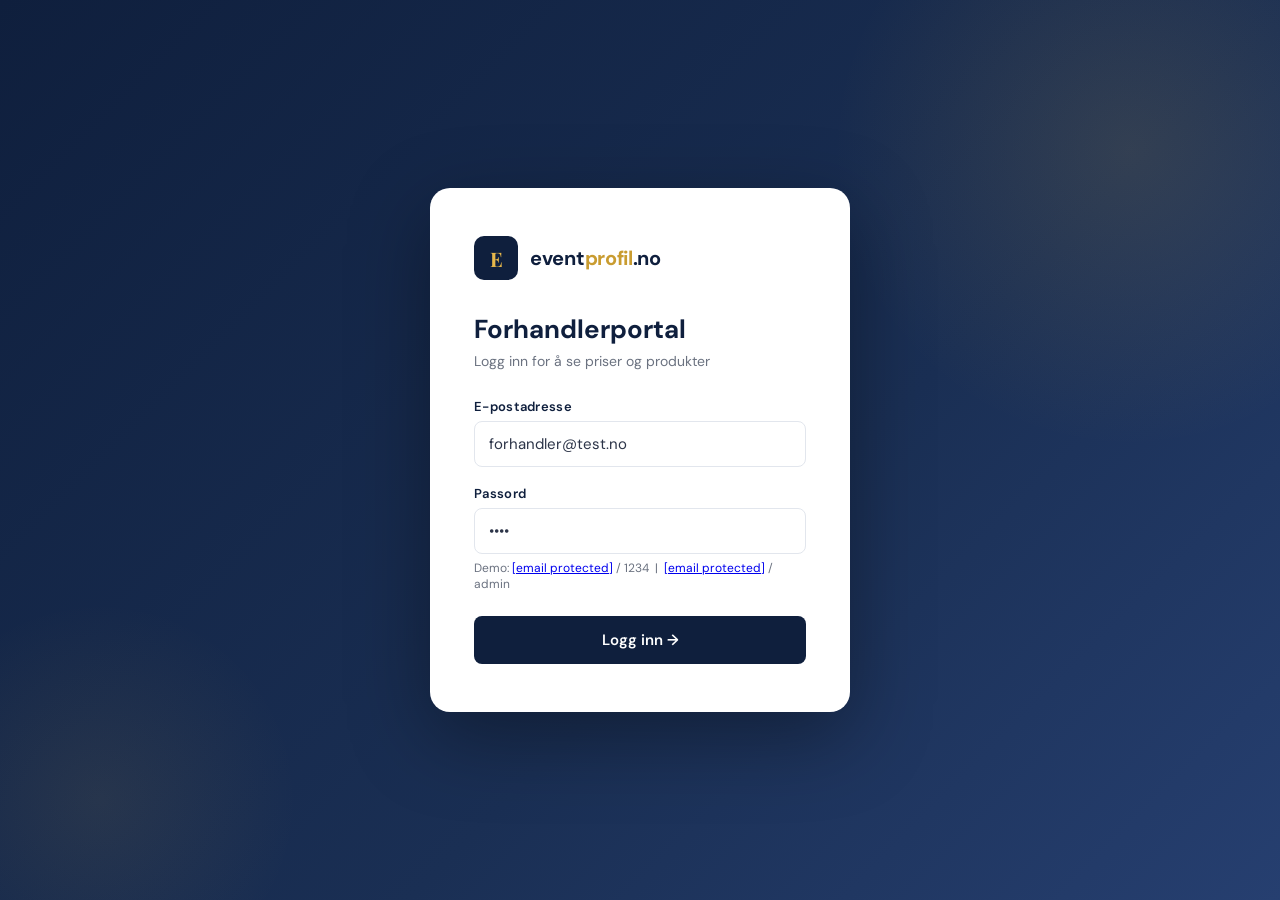
==== commit b16daf3a: "Oppdater forhandlerportal med admin-bruker" ====
--- a/index.html
+++ b/index.html
@@ -1,212 +1,71 @@
 <!DOCTYPE html>
-<!-- saved from url=(0059)file:///C:/Users/Lenovo/Downloads/eventprofil-portal_1.html -->
-<html lang="no"><head><meta http-equiv="Content-Type" content="text/html; charset=UTF-8">
-
+<html lang="no">
+<head>
+<meta charset="UTF-8">
 <meta name="viewport" content="width=device-width, initial-scale=1.0">
 <title>Eventprofil – Forhandlerportal</title>
-<link href="./Eventprofil – Forhandlerportal_files/css2" rel="stylesheet">
+<link href="https://fonts.googleapis.com/css2?family=DM+Sans:wght@300;400;500;600;700&family=Playfair+Display:wght@700&display=swap" rel="stylesheet">
 <style>
   :root {
-    --navy: #0f1f3d;
-    --navy-mid: #1a2f54;
-    --accent: #e8b84b;
-    --accent-dark: #c99c30;
-    --light: #f5f6f8;
-    --white: #ffffff;
-    --text: #2c3448;
-    --text-light: #6b7280;
-    --border: #e2e6ed;
-    --success: #22c55e;
-    --danger: #ef4444;
-    --card-shadow: 0 2px 16px rgba(15,31,61,0.09);
-    --radius: 12px;
+    --navy: #0f1f3d; --navy-mid: #1a2f54; --accent: #e8b84b; --accent-dark: #c99c30;
+    --light: #f5f6f8; --white: #ffffff; --text: #2c3448; --text-light: #6b7280;
+    --border: #e2e6ed; --success: #22c55e; --danger: #ef4444;
+    --card-shadow: 0 2px 16px rgba(15,31,61,0.09); --radius: 12px;
   }
   *, *::before, *::after { box-sizing: border-box; margin: 0; padding: 0; }
   body { font-family: 'DM Sans', sans-serif; background: var(--light); color: var(--text); min-height: 100vh; }
 
-  /* ─── LOGIN ─── */
-  #login-screen {
-    min-height: 100vh;
-    display: flex;
-    align-items: center;
-    justify-content: center;
-    background: linear-gradient(135deg, var(--navy) 0%, var(--navy-mid) 60%, #263f70 100%);
-    position: relative;
-    overflow: hidden;
-  }
-  #login-screen::before {
-    content: '';
-    position: absolute;
-    width: 600px; height: 600px;
-    border-radius: 50%;
-    background: radial-gradient(circle, rgba(232,184,75,0.12) 0%, transparent 70%);
-    top: -150px; right: -150px;
-  }
-  #login-screen::after {
-    content: '';
-    position: absolute;
-    width: 400px; height: 400px;
-    border-radius: 50%;
-    background: radial-gradient(circle, rgba(232,184,75,0.08) 0%, transparent 70%);
-    bottom: -100px; left: -100px;
-  }
-  .login-card {
-    background: var(--white);
-    border-radius: 20px;
-    padding: 48px 44px;
-    width: 420px;
-    max-width: 94vw;
-    box-shadow: 0 24px 80px rgba(0,0,0,0.35);
-    position: relative;
-    z-index: 1;
-    animation: fadeUp 0.5s ease both;
-  }
+  /* LOGIN */
+  #login-screen { min-height: 100vh; display: flex; align-items: center; justify-content: center; background: linear-gradient(135deg, var(--navy) 0%, var(--navy-mid) 60%, #263f70 100%); position: relative; overflow: hidden; }
+  #login-screen::before { content: ''; position: absolute; width: 600px; height: 600px; border-radius: 50%; background: radial-gradient(circle, rgba(232,184,75,0.12) 0%, transparent 70%); top: -150px; right: -150px; }
+  #login-screen::after { content: ''; position: absolute; width: 400px; height: 400px; border-radius: 50%; background: radial-gradient(circle, rgba(232,184,75,0.08) 0%, transparent 70%); bottom: -100px; left: -100px; }
+  .login-card { background: var(--white); border-radius: 20px; padding: 48px 44px; width: 420px; max-width: 94vw; box-shadow: 0 24px 80px rgba(0,0,0,0.35); position: relative; z-index: 1; animation: fadeUp 0.5s ease both; }
   @keyframes fadeUp { from { opacity:0; transform: translateY(24px); } to { opacity:1; transform: translateY(0); } }
   .login-logo { display: flex; align-items: center; gap: 12px; margin-bottom: 32px; }
-  .login-logo-mark {
-    width: 44px; height: 44px;
-    background: var(--navy);
-    border-radius: 10px;
-    display: flex; align-items: center; justify-content: center;
-    font-family: 'Playfair Display', serif;
-    color: var(--accent);
-    font-size: 20px; font-weight: 700;
-  }
+  .login-logo-mark { width: 44px; height: 44px; background: var(--navy); border-radius: 10px; display: flex; align-items: center; justify-content: center; font-family: 'Playfair Display', serif; color: var(--accent); font-size: 20px; font-weight: 700; }
   .login-logo-text { font-size: 20px; font-weight: 700; color: var(--navy); letter-spacing: -0.3px; }
   .login-logo-text span { color: var(--accent-dark); }
   .login-title { font-size: 26px; font-weight: 700; color: var(--navy); margin-bottom: 6px; }
   .login-sub { font-size: 14px; color: var(--text-light); margin-bottom: 28px; }
   .form-group { margin-bottom: 18px; }
   .form-group label { display: block; font-size: 13px; font-weight: 600; color: var(--navy); margin-bottom: 6px; letter-spacing: 0.3px; }
-  .form-group input {
-    width: 100%; padding: 12px 14px;
-    border: 1.5px solid var(--border);
-    border-radius: 8px;
-    font-size: 15px; font-family: inherit;
-    outline: none; transition: border 0.2s;
-    color: var(--text);
-  }
+  .form-group input { width: 100%; padding: 12px 14px; border: 1.5px solid var(--border); border-radius: 8px; font-size: 15px; font-family: inherit; outline: none; transition: border 0.2s; color: var(--text); }
   .form-group input:focus { border-color: var(--navy); }
   .login-hint { font-size: 12px; color: var(--text-light); margin-top: 6px; }
-  .btn-login {
-    width: 100%; padding: 14px;
-    background: var(--navy);
-    color: var(--white);
-    border: none; border-radius: 8px;
-    font-size: 15px; font-weight: 600;
-    cursor: pointer; transition: background 0.2s, transform 0.1s;
-    margin-top: 6px;
-    font-family: inherit;
-  }
+  .btn-login { width: 100%; padding: 14px; background: var(--navy); color: var(--white); border: none; border-radius: 8px; font-size: 15px; font-weight: 600; cursor: pointer; transition: background 0.2s, transform 0.1s; margin-top: 6px; font-family: inherit; }
   .btn-login:hover { background: var(--navy-mid); transform: translateY(-1px); }
   .login-error { color: var(--danger); font-size: 13px; margin-top: 10px; display: none; }
 
-  /* ─── APP SHELL ─── */
+  /* APP */
   #app { display: none; min-height: 100vh; }
-
-  /* ─── TOPBAR ─── */
-  .topbar {
-    background: var(--navy);
-    color: var(--white);
-    padding: 0 32px;
-    height: 64px;
-    display: flex; align-items: center; justify-content: space-between;
-    position: sticky; top: 0; z-index: 100;
-    box-shadow: 0 2px 12px rgba(0,0,0,0.2);
-  }
+  .topbar { background: var(--navy); color: var(--white); padding: 0 32px; height: 64px; display: flex; align-items: center; justify-content: space-between; position: sticky; top: 0; z-index: 100; box-shadow: 0 2px 12px rgba(0,0,0,0.2); }
   .topbar-left { display: flex; align-items: center; gap: 14px; }
-  .topbar-logo-mark {
-    width: 36px; height: 36px;
-    background: var(--accent);
-    border-radius: 8px;
-    display: flex; align-items: center; justify-content: center;
-    font-family: 'Playfair Display', serif;
-    color: var(--navy);
-    font-size: 16px; font-weight: 700;
-  }
+  .topbar-logo-mark { width: 36px; height: 36px; background: var(--accent); border-radius: 8px; display: flex; align-items: center; justify-content: center; font-family: 'Playfair Display', serif; color: var(--navy); font-size: 16px; font-weight: 700; }
   .topbar-name { font-size: 17px; font-weight: 700; letter-spacing: -0.2px; }
   .topbar-badge { font-size: 11px; background: rgba(255,255,255,0.12); padding: 2px 8px; border-radius: 20px; color: rgba(255,255,255,0.7); }
   .topbar-right { display: flex; align-items: center; gap: 16px; }
   .topbar-user { font-size: 13px; color: rgba(255,255,255,0.7); }
-  .btn-logout {
-    padding: 7px 16px;
-    border: 1.5px solid rgba(255,255,255,0.25);
-    border-radius: 7px;
-    background: transparent; color: white;
-    font-size: 13px; cursor: pointer; font-family: inherit;
-    transition: border 0.2s, background 0.2s;
-  }
+  .btn-logout { padding: 7px 16px; border: 1.5px solid rgba(255,255,255,0.25); border-radius: 7px; background: transparent; color: white; font-size: 13px; cursor: pointer; font-family: inherit; transition: border 0.2s, background 0.2s; }
   .btn-logout:hover { border-color: white; background: rgba(255,255,255,0.08); }
-
-  /* ─── NAVIGATION TABS ─── */
-  .nav-tabs {
-    background: var(--white);
-    border-bottom: 1px solid var(--border);
-    padding: 0 32px;
-    display: flex; gap: 4px;
-  }
-  .nav-tab {
-    padding: 16px 20px;
-    font-size: 14px; font-weight: 500;
-    color: var(--text-light);
-    cursor: pointer; border: none;
-    background: transparent;
-    border-bottom: 3px solid transparent;
-    margin-bottom: -1px;
-    transition: color 0.2s, border-color 0.2s;
-    font-family: inherit;
-    display: flex; align-items: center; gap: 7px;
-  }
+  .nav-tabs { background: var(--white); border-bottom: 1px solid var(--border); padding: 0 32px; display: flex; gap: 4px; }
+  .nav-tab { padding: 16px 20px; font-size: 14px; font-weight: 500; color: var(--text-light); cursor: pointer; border: none; background: transparent; border-bottom: 3px solid transparent; margin-bottom: -1px; transition: color 0.2s, border-color 0.2s; font-family: inherit; display: flex; align-items: center; gap: 7px; }
   .nav-tab:hover { color: var(--navy); }
   .nav-tab.active { color: var(--navy); border-bottom-color: var(--accent); font-weight: 600; }
-  .nav-tab .tab-icon { font-size: 16px; }
-
-  /* ─── MAIN CONTENT ─── */
   .main { padding: 32px; max-width: 1300px; margin: 0 auto; }
-
-  /* ─── SECTION HEADER ─── */
   .section-header { display: flex; align-items: flex-end; justify-content: space-between; margin-bottom: 24px; }
   .section-title { font-size: 24px; font-weight: 700; color: var(--navy); }
   .section-sub { font-size: 14px; color: var(--text-light); margin-top: 3px; }
 
-  /* ─── CATEGORY FILTER ─── */
+  /* CATALOG */
   .category-bar { display: flex; gap: 8px; flex-wrap: wrap; margin-bottom: 24px; }
-  .cat-btn {
-    padding: 7px 16px; border-radius: 20px;
-    border: 1.5px solid var(--border);
-    font-size: 13px; font-weight: 500;
-    background: var(--white); color: var(--text-light);
-    cursor: pointer; transition: all 0.15s; font-family: inherit;
-  }
+  .cat-btn { padding: 7px 16px; border-radius: 20px; border: 1.5px solid var(--border); font-size: 13px; font-weight: 500; background: var(--white); color: var(--text-light); cursor: pointer; transition: all 0.15s; font-family: inherit; }
   .cat-btn:hover, .cat-btn.active { background: var(--navy); color: white; border-color: var(--navy); }
-
-  /* ─── PRODUCT GRID ─── */
   .product-grid { display: grid; grid-template-columns: repeat(auto-fill, minmax(280px, 1fr)); gap: 20px; }
-  .product-card {
-    background: var(--white);
-    border-radius: var(--radius);
-    box-shadow: var(--card-shadow);
-    overflow: hidden;
-    cursor: pointer;
-    transition: transform 0.2s, box-shadow 0.2s;
-    animation: fadeUp 0.35s ease both;
-  }
+  .product-card { background: var(--white); border-radius: var(--radius); box-shadow: var(--card-shadow); overflow: hidden; cursor: pointer; transition: transform 0.2s, box-shadow 0.2s; animation: fadeUp 0.35s ease both; }
   .product-card:hover { transform: translateY(-4px); box-shadow: 0 8px 32px rgba(15,31,61,0.14); }
-  .product-img {
-    background: #f0f2f5;
-    height: 200px;
-    display: flex; align-items: center; justify-content: center;
-    font-size: 56px;
-    position: relative;
-    overflow: hidden;
-  }
+  .product-img { background: #f0f2f5; height: 200px; display: flex; align-items: center; justify-content: center; font-size: 56px; position: relative; overflow: hidden; }
   .product-img img { width: 100%; height: 100%; object-fit: cover; }
-  .product-category-tag {
-    position: absolute; top: 10px; left: 10px;
-    background: var(--navy); color: white;
-    font-size: 11px; padding: 3px 9px; border-radius: 20px;
-    font-weight: 600;
-  }
+  .product-category-tag { position: absolute; top: 10px; left: 10px; background: var(--navy); color: white; font-size: 11px; padding: 3px 9px; border-radius: 20px; font-weight: 600; }
   .product-info { padding: 16px; }
   .product-sku { font-size: 11px; color: var(--text-light); font-weight: 600; letter-spacing: 0.5px; margin-bottom: 4px; }
   .product-name { font-size: 15px; font-weight: 700; color: var(--navy); margin-bottom: 8px; }
@@ -215,55 +74,25 @@
   .product-from-price strong { color: var(--accent-dark); font-size: 15px; }
   .product-moq { font-size: 11px; background: var(--light); padding: 3px 8px; border-radius: 5px; color: var(--text-light); }
 
-  /* ─── PRODUCT MODAL ─── */
-  .modal-overlay {
-    position: fixed; inset: 0;
-    background: rgba(10,20,40,0.55);
-    backdrop-filter: blur(4px);
-    z-index: 200; display: none;
-    align-items: center; justify-content: center;
-    padding: 20px;
-    animation: fadeIn 0.2s ease;
-  }
+  /* MODALS */
+  .modal-overlay { position: fixed; inset: 0; background: rgba(10,20,40,0.55); backdrop-filter: blur(4px); z-index: 200; display: none; align-items: center; justify-content: center; padding: 20px; }
+  .modal-overlay.open { display: flex; animation: fadeIn 0.2s ease; }
   @keyframes fadeIn { from { opacity:0 } to { opacity:1 } }
-  .modal-overlay.open { display: flex; }
-  .modal {
-    background: var(--white);
-    border-radius: 18px;
-    width: 780px; max-width: 100%;
-    max-height: 90vh;
-    overflow-y: auto;
-    box-shadow: 0 32px 80px rgba(0,0,0,0.3);
-    animation: slideUp 0.3s ease both;
-  }
+  .modal { background: var(--white); border-radius: 18px; width: 820px; max-width: 100%; max-height: 90vh; overflow-y: auto; box-shadow: 0 32px 80px rgba(0,0,0,0.3); animation: slideUp 0.3s ease both; }
   @keyframes slideUp { from { transform: translateY(30px); opacity:0; } to { transform: translateY(0); opacity:1; } }
-  .modal-header {
-    padding: 24px 28px 0;
-    display: flex; align-items: flex-start; justify-content: space-between;
-  }
-  .modal-close {
-    width: 34px; height: 34px;
-    border-radius: 8px; border: 1.5px solid var(--border);
-    background: var(--white); font-size: 18px; cursor: pointer;
-    display: flex; align-items: center; justify-content: center; color: var(--text-light);
-    flex-shrink: 0;
-  }
+  .modal-header { padding: 24px 28px 0; display: flex; align-items: flex-start; justify-content: space-between; }
+  .modal-close { width: 34px; height: 34px; border-radius: 8px; border: 1.5px solid var(--border); background: var(--white); font-size: 18px; cursor: pointer; display: flex; align-items: center; justify-content: center; color: var(--text-light); flex-shrink: 0; }
   .modal-close:hover { background: var(--light); }
   .modal-body { padding: 20px 28px 28px; display: grid; grid-template-columns: 1fr 1fr; gap: 28px; }
   @media (max-width: 600px) { .modal-body { grid-template-columns: 1fr; } }
-  .modal-img {
-    background: #f0f2f5; border-radius: 12px;
-    height: 260px; display: flex; align-items: center; justify-content: center;
-    font-size: 80px; overflow: hidden;
-  }
+  .modal-img { background: #f0f2f5; border-radius: 12px; height: 280px; display: flex; align-items: center; justify-content: center; font-size: 80px; overflow: hidden; }
   .modal-img img { width: 100%; height: 100%; object-fit: cover; border-radius: 12px; }
   .modal-sku { font-size: 12px; font-weight: 700; color: var(--text-light); letter-spacing: 0.6px; margin-bottom: 6px; }
   .modal-name { font-size: 22px; font-weight: 700; color: var(--navy); margin-bottom: 14px; line-height: 1.25; }
   .modal-specs { list-style: none; margin-bottom: 16px; }
-  .modal-specs li { font-size: 13px; color: var(--text); padding: 5px 0; border-bottom: 1px solid var(--border); display: flex; gap: 8px; }
-  .modal-specs li::before { content: '✓'; color: var(--success); font-weight: 700; flex-shrink: 0; }
+  .modal-specs li { font-size: 13px; color: var(--text); padding: 3px 0; }
   .price-table-title { font-size: 13px; font-weight: 700; color: var(--navy); margin-bottom: 8px; }
-  .price-table { width: 100%; border-collapse: collapse; border-radius: 8px; overflow: hidden; font-size: 13px; margin-bottom: 14px; }
+  .price-table { width: 100%; border-collapse: collapse; font-size: 13px; margin-bottom: 14px; }
   .price-table th { background: var(--navy); color: white; padding: 8px 12px; text-align: center; font-weight: 600; }
   .price-table td { padding: 8px 12px; text-align: center; border-bottom: 1px solid var(--border); }
   .price-table tr:last-child td { border: none; }
@@ -273,188 +102,79 @@
   .colors-row { display: flex; gap: 6px; flex-wrap: wrap; margin: 10px 0 16px; }
   .color-dot { width: 22px; height: 22px; border-radius: 50%; border: 2px solid rgba(0,0,0,0.1); cursor: pointer; transition: transform 0.15s; }
   .color-dot:hover { transform: scale(1.2); }
-  .btn-inquiry {
-    width: 100%; padding: 14px;
-    background: var(--navy);
-    color: white; border: none; border-radius: 10px;
-    font-size: 15px; font-weight: 700;
-    cursor: pointer; transition: background 0.2s; font-family: inherit;
-    display: flex; align-items: center; justify-content: center; gap: 8px;
-  }
+  .btn-inquiry { width: 100%; padding: 14px; background: var(--navy); color: white; border: none; border-radius: 10px; font-size: 15px; font-weight: 700; cursor: pointer; transition: background 0.2s; font-family: inherit; display: flex; align-items: center; justify-content: center; gap: 8px; }
   .btn-inquiry:hover { background: var(--navy-mid); }
 
-  /* ─── INQUIRY FORM MODAL ─── */
-  .inquiry-modal {
-    background: var(--white);
-    border-radius: 18px;
-    width: 520px; max-width: 100%;
-    padding: 32px;
-    box-shadow: 0 32px 80px rgba(0,0,0,0.3);
-    animation: slideUp 0.3s ease both;
-  }
+  /* INQUIRY */
+  .inquiry-modal { background: var(--white); border-radius: 18px; width: 520px; max-width: 100%; padding: 32px; box-shadow: 0 32px 80px rgba(0,0,0,0.3); animation: slideUp 0.3s ease both; max-height: 90vh; overflow-y: auto; }
   .inquiry-title { font-size: 20px; font-weight: 700; color: var(--navy); margin-bottom: 6px; }
   .inquiry-sub { font-size: 13px; color: var(--text-light); margin-bottom: 22px; }
-  .inquiry-product-info {
-    background: var(--light); border-radius: 10px;
-    padding: 12px 16px; margin-bottom: 22px;
-    font-size: 14px; font-weight: 600; color: var(--navy);
-  }
+  .inquiry-product-info { background: var(--light); border-radius: 10px; padding: 12px 16px; margin-bottom: 22px; font-size: 14px; font-weight: 600; color: var(--navy); }
   .form-row { display: grid; grid-template-columns: 1fr 1fr; gap: 14px; }
   .form-field { margin-bottom: 16px; }
   .form-field label { display: block; font-size: 12px; font-weight: 600; color: var(--navy); margin-bottom: 5px; letter-spacing: 0.3px; }
-  .form-field input, .form-field textarea, .form-field select {
-    width: 100%; padding: 10px 12px;
-    border: 1.5px solid var(--border); border-radius: 8px;
-    font-size: 14px; font-family: inherit; outline: none;
-    color: var(--text); transition: border 0.2s; background: white;
-  }
+  .form-field input, .form-field textarea, .form-field select { width: 100%; padding: 10px 12px; border: 1.5px solid var(--border); border-radius: 8px; font-size: 14px; font-family: inherit; outline: none; color: var(--text); transition: border 0.2s; background: white; }
   .form-field input:focus, .form-field textarea:focus, .form-field select:focus { border-color: var(--navy); }
   .form-field textarea { resize: vertical; min-height: 80px; }
   .btn-row { display: flex; gap: 10px; margin-top: 4px; }
-  .btn-primary {
-    flex: 1; padding: 12px;
-    background: var(--navy); color: white;
-    border: none; border-radius: 8px;
-    font-size: 14px; font-weight: 700; cursor: pointer; font-family: inherit;
-    transition: background 0.2s;
-  }
+  .btn-primary { flex: 1; padding: 12px; background: var(--navy); color: white; border: none; border-radius: 8px; font-size: 14px; font-weight: 700; cursor: pointer; font-family: inherit; transition: background 0.2s; }
   .btn-primary:hover { background: var(--navy-mid); }
-  .btn-secondary {
-    padding: 12px 20px;
-    background: var(--light); color: var(--text);
-    border: none; border-radius: 8px;
-    font-size: 14px; font-weight: 600; cursor: pointer; font-family: inherit;
-  }
-  .success-msg {
-    text-align: center; padding: 24px 0;
-  }
+  .btn-secondary { padding: 12px 20px; background: var(--light); color: var(--text); border: none; border-radius: 8px; font-size: 14px; font-weight: 600; cursor: pointer; font-family: inherit; }
+  .success-msg { text-align: center; padding: 24px 0; }
   .success-icon { font-size: 48px; margin-bottom: 12px; }
   .success-title { font-size: 18px; font-weight: 700; color: var(--navy); margin-bottom: 8px; }
   .success-text { font-size: 14px; color: var(--text-light); }
 
-  /* ─── ADMIN PANEL ─── */
+  /* ADMIN */
   .admin-layout { display: grid; grid-template-columns: 1fr 1fr; gap: 28px; }
   @media (max-width: 900px) { .admin-layout { grid-template-columns: 1fr; } }
   .admin-card { background: var(--white); border-radius: var(--radius); box-shadow: var(--card-shadow); padding: 28px; }
   .admin-card-title { font-size: 17px; font-weight: 700; color: var(--navy); margin-bottom: 20px; display: flex; align-items: center; gap: 8px; }
-  .product-list-item {
-    display: flex; align-items: center; gap: 12px; padding: 12px 0;
-    border-bottom: 1px solid var(--border); animation: fadeUp 0.3s ease both;
-  }
+  .product-list-item { display: flex; align-items: center; gap: 12px; padding: 12px 0; border-bottom: 1px solid var(--border); animation: fadeUp 0.3s ease both; }
   .product-list-item:last-child { border: none; }
-  .product-list-thumb {
-    width: 48px; height: 48px; border-radius: 8px;
-    background: var(--light); flex-shrink: 0;
-    display: flex; align-items: center; justify-content: center; font-size: 22px;
-    overflow: hidden;
-  }
-  .product-list-thumb img { width: 100%; height: 100%; object-fit: cover; }
+  .product-list-thumb { width: 52px; height: 52px; border-radius: 8px; background: var(--light); flex-shrink: 0; display: flex; align-items: center; justify-content: center; font-size: 22px; overflow: hidden; }
+  .product-list-thumb img { width: 100%; height: 100%; object-fit: cover; border-radius: 8px; }
   .product-list-info { flex: 1; min-width: 0; }
   .product-list-name { font-size: 14px; font-weight: 600; color: var(--navy); white-space: nowrap; overflow: hidden; text-overflow: ellipsis; }
   .product-list-meta { font-size: 12px; color: var(--text-light); }
   .product-list-actions { display: flex; gap: 6px; }
-  .btn-icon {
-    width: 30px; height: 30px; border-radius: 7px;
-    border: 1.5px solid var(--border);
-    background: white; cursor: pointer; font-size: 14px;
-    display: flex; align-items: center; justify-content: center;
-    transition: all 0.15s;
-  }
+  .btn-icon { width: 30px; height: 30px; border-radius: 7px; border: 1.5px solid var(--border); background: white; cursor: pointer; font-size: 14px; display: flex; align-items: center; justify-content: center; transition: all 0.15s; }
   .btn-icon:hover { border-color: var(--navy); background: var(--light); }
   .btn-icon.danger:hover { border-color: var(--danger); background: #fef2f2; }
-  /* Add product form */
-  .add-form .form-field label { font-size: 12px; }
-  .price-grid { display: grid; grid-template-columns: repeat(2, 1fr); gap: 10px; }
-  .price-grid-label { grid-column: 1 / -1; font-size: 12px; font-weight: 600; color: var(--navy); }
+  .btn-icon.edit:hover { border-color: var(--accent-dark); background: #fffbeb; }
+  .price-grid { display: grid; grid-template-columns: 1fr 1fr; gap: 10px; }
   .color-adder { display: flex; gap: 8px; align-items: center; flex-wrap: wrap; margin-top: 6px; }
-  .color-pill {
-    display: flex; align-items: center; gap: 4px;
-    background: var(--light); border-radius: 20px;
-    padding: 3px 10px; font-size: 12px;
-  }
+  .color-pill { display: flex; align-items: center; gap: 4px; background: var(--light); border-radius: 20px; padding: 3px 10px; font-size: 12px; }
   .color-pill button { background: none; border: none; cursor: pointer; color: var(--text-light); font-size: 14px; padding: 0; line-height: 1; }
-  .btn-add-color {
-    background: var(--light); border: 1.5px dashed var(--border);
-    border-radius: 20px; padding: 4px 12px;
-    font-size: 12px; cursor: pointer; font-family: inherit;
-    transition: all 0.15s;
-  }
+  .btn-add-color { background: var(--light); border: 1.5px dashed var(--border); border-radius: 20px; padding: 4px 12px; font-size: 12px; cursor: pointer; font-family: inherit; transition: all 0.15s; }
   .btn-add-color:hover { border-color: var(--navy); }
-  .btn-submit-product {
-    width: 100%; padding: 13px;
-    background: var(--accent); color: var(--navy);
-    border: none; border-radius: 8px;
-    font-size: 15px; font-weight: 700; cursor: pointer; font-family: inherit;
-    transition: background 0.2s; margin-top: 6px;
-  }
+  .btn-submit-product { width: 100%; padding: 13px; background: var(--accent); color: var(--navy); border: none; border-radius: 8px; font-size: 15px; font-weight: 700; cursor: pointer; font-family: inherit; transition: background 0.2s; margin-top: 6px; }
   .btn-submit-product:hover { background: var(--accent-dark); }
+  .btn-cancel-edit { width: 100%; padding: 10px; background: var(--light); color: var(--text); border: none; border-radius: 8px; font-size: 14px; font-weight: 600; cursor: pointer; font-family: inherit; margin-top: 8px; display: none; }
+  .edit-mode-banner { background: #fffbeb; border: 1.5px solid var(--accent); border-radius: 8px; padding: 10px 14px; font-size: 13px; color: #92400e; font-weight: 600; margin-bottom: 16px; display: none; align-items: center; gap: 8px; }
+  .edit-mode-banner.visible { display: flex; }
   .empty-state { text-align: center; padding: 40px 20px; color: var(--text-light); }
   .empty-state .empty-icon { font-size: 40px; margin-bottom: 10px; }
   .stats-row { display: grid; grid-template-columns: repeat(3, 1fr); gap: 16px; margin-bottom: 28px; }
-  .stat-card {
-    background: var(--white); border-radius: var(--radius); padding: 20px 22px;
-    box-shadow: var(--card-shadow);
-  }
+  .stat-card { background: var(--white); border-radius: var(--radius); padding: 20px 22px; box-shadow: var(--card-shadow); }
   .stat-value { font-size: 28px; font-weight: 700; color: var(--navy); }
   .stat-label { font-size: 12px; color: var(--text-light); margin-top: 2px; }
   .tab-content { display: none; }
   .tab-content.active { display: block; }
-
-  /* ─── SEARCH ─── */
-  .search-bar {
-    display: flex; align-items: center; gap: 10px;
-    background: var(--white); border: 1.5px solid var(--border);
-    border-radius: 10px; padding: 10px 16px;
-    margin-bottom: 20px; box-shadow: var(--card-shadow);
-  }
-  .search-bar input {
-    border: none; outline: none; font-size: 14px; font-family: inherit;
-    flex: 1; color: var(--text); background: transparent;
-  }
-  .search-bar span { color: var(--text-light); font-size: 18px; }
-
-  /* ─── CATEGORY EMOJI MAP ─── */
-  .emoji-placeholder { font-size: 56px; }
-
-  /* ─── TOAST ─── */
-  .toast {
-    position: fixed; bottom: 30px; right: 30px;
-    background: var(--navy); color: white;
-    padding: 14px 20px; border-radius: 10px;
-    font-size: 14px; font-weight: 500;
-    box-shadow: 0 8px 30px rgba(0,0,0,0.25);
-    z-index: 999; display: none;
-    animation: slideInRight 0.3s ease both;
-    max-width: 320px;
-  }
+  .search-bar { display: flex; align-items: center; gap: 10px; background: var(--white); border: 1.5px solid var(--border); border-radius: 10px; padding: 10px 16px; margin-bottom: 20px; box-shadow: var(--card-shadow); }
+  .search-bar input { border: none; outline: none; font-size: 14px; font-family: inherit; flex: 1; color: var(--text); background: transparent; }
+  .img-preview { width: 100%; height: 120px; border-radius: 8px; background: var(--light); border: 1.5px solid var(--border); display: flex; align-items: center; justify-content: center; overflow: hidden; margin-top: 8px; }
+  .img-preview img { width: 100%; height: 100%; object-fit: cover; border-radius: 7px; }
+  .img-preview span { font-size: 12px; color: var(--text-light); }
+  .toast { position: fixed; bottom: 30px; right: 30px; background: var(--navy); color: white; padding: 14px 20px; border-radius: 10px; font-size: 14px; font-weight: 500; box-shadow: 0 8px 30px rgba(0,0,0,0.25); z-index: 999; display: none; max-width: 320px; }
   @keyframes slideInRight { from { transform: translateX(60px); opacity:0 } to { transform: translateX(0); opacity:1 } }
-  .toast.show { display: block; }
-
-  /* ─── RESPONSIVE ─── */
-  @media (max-width: 600px) {
-    .main { padding: 16px; }
-    .topbar { padding: 0 16px; }
-    .nav-tabs { padding: 0 16px; overflow-x: auto; }
-    .stats-row { grid-template-columns: repeat(2, 1fr); }
-  }
-
-  /* ─── USER MANAGEMENT ─── */
-  .user-table { width: 100%; border-collapse: collapse; }
-  .user-table th { background: var(--light); padding: 10px 14px; font-size: 12px; font-weight: 700; color: var(--text-light); text-align: left; letter-spacing: 0.4px; }
-  .user-table td { padding: 12px 14px; font-size: 14px; border-bottom: 1px solid var(--border); }
-  .user-table tr:last-child td { border: none; }
-  .badge {
-    display: inline-block; padding: 3px 10px; border-radius: 20px;
-    font-size: 11px; font-weight: 700; letter-spacing: 0.3px;
-  }
-  .badge-admin { background: #fef3c7; color: #92400e; }
-  .badge-dealer { background: #dbeafe; color: #1e40af; }
-  .badge-active { background: #dcfce7; color: #166534; }
+  .toast.show { display: block; animation: slideInRight 0.3s ease both; }
+  @media (max-width: 600px) { .main { padding: 16px; } .topbar { padding: 0 16px; } .nav-tabs { padding: 0 16px; overflow-x: auto; } .stats-row { grid-template-columns: repeat(2, 1fr); } }
 </style>
 </head>
 <body>
 
-<!-- LOGIN SCREEN -->
+<!-- LOGIN -->
 <div id="login-screen">
   <div class="login-card">
     <div class="login-logo">
@@ -470,7 +190,7 @@
     <div class="form-group">
       <label>Passord</label>
       <input type="password" id="login-pass" placeholder="••••••••" value="1234">
-      <div class="login-hint">Demo: forhandler@test.no / 1234 &nbsp;|&nbsp; admin@test.no / admin</div>
+      <div class="login-hint">Demo: <a href="/cdn-cgi/l/email-protection" class="__cf_email__" data-cfemail="32545d405a535c565e574072465741461c5c5d">[email&#160;protected]</a> / 1234 &nbsp;|&nbsp; <a href="/cdn-cgi/l/email-protection" class="__cf_email__" data-cfemail="b9d8ddd4d0d7f9cddccacd97d7d6">[email&#160;protected]</a> / admin</div>
     </div>
     <button class="btn-login" onclick="doLogin()">Logg inn →</button>
     <div class="login-error" id="login-error">Feil e-post eller passord. Prøv igjen.</div>
@@ -479,7 +199,6 @@
 
 <!-- APP -->
 <div id="app">
-  <!-- TOPBAR -->
   <div class="topbar">
     <div class="topbar-left">
       <div class="topbar-logo-mark">E</div>
@@ -487,37 +206,23 @@
       <div class="topbar-badge" id="user-role-badge">Forhandler</div>
     </div>
     <div class="topbar-right">
-      <div class="topbar-user" id="topbar-user">Logget inn som: –</div>
+      <div class="topbar-user" id="topbar-user">–</div>
       <button class="btn-logout" onclick="doLogout()">Logg ut</button>
     </div>
   </div>
 
-  <!-- NAV TABS -->
   <div class="nav-tabs">
-    <button class="nav-tab active" onclick="showTab(&#39;catalog&#39;)" id="tab-catalog">
-      <span class="tab-icon">📦</span> Produktkatalog
-    </button>
-    <button class="nav-tab" onclick="showTab(&#39;admin&#39;)" id="tab-admin" style="display:none">
-      <span class="tab-icon">⚙️</span> Admin
-    </button>
+    <button class="nav-tab active" onclick="showTab('catalog')" id="tab-catalog">📦 Produktkatalog</button>
+    <button class="nav-tab" onclick="showTab('admin')" id="tab-admin" style="display:none">⚙️ Admin</button>
   </div>
 
-  <!-- CATALOG TAB -->
+  <!-- CATALOG -->
   <div id="content-catalog" class="tab-content active">
     <div class="main">
       <div class="stats-row">
-        <div class="stat-card">
-          <div class="stat-value" id="stat-products">0</div>
-          <div class="stat-label">Produkter tilgjengelig</div>
-        </div>
-        <div class="stat-card">
-          <div class="stat-value" id="stat-cats">0</div>
-          <div class="stat-label">Kategorier</div>
-        </div>
-        <div class="stat-card">
-          <div class="stat-value" id="stat-from">–</div>
-          <div class="stat-label">Priser fra (USD)</div>
-        </div>
+        <div class="stat-card"><div class="stat-value" id="stat-products">0</div><div class="stat-label">Produkter tilgjengelig</div></div>
+        <div class="stat-card"><div class="stat-value" id="stat-cats">0</div><div class="stat-label">Kategorier</div></div>
+        <div class="stat-card"><div class="stat-value" id="stat-from">–</div><div class="stat-label">Priser fra (NOK)</div></div>
       </div>
       <div class="search-bar">
         <span>🔍</span>
@@ -528,104 +233,81 @@
     </div>
   </div>
 
-  <!-- ADMIN TAB -->
+  <!-- ADMIN -->
   <div id="content-admin" class="tab-content">
     <div class="main">
       <div class="section-header">
         <div>
           <div class="section-title">Administrasjon</div>
-          <div class="section-sub">Legg til og administrer produkter og brukere</div>
+          <div class="section-sub">Legg til og rediger produkter</div>
         </div>
       </div>
       <div class="admin-layout">
-        <!-- ADD PRODUCT FORM -->
-        <div class="admin-card add-form">
-          <div class="admin-card-title">➕ Legg til nytt produkt</div>
-          <div class="form-field">
-            <label>VARENUMMER</label>
-            <input type="text" id="f-sku" placeholder="f.eks. DRA-1969">
-          </div>
-          <div class="form-field">
-            <label>PRODUKTNAVN</label>
-            <input type="text" id="f-name" placeholder="f.eks. Slides Slipper/Voksen">
-          </div>
+        <div class="admin-card">
+          <div class="edit-mode-banner" id="edit-banner">✏️ Redigeringsmodus – <span id="edit-banner-name"></span></div>
+          <div class="admin-card-title" id="form-title">➕ Legg til nytt produkt</div>
+
+          <div class="form-field"><label>VARENUMMER</label><input type="text" id="f-sku" placeholder="f.eks. DRA-1969"></div>
+          <div class="form-field"><label>PRODUKTNAVN</label><input type="text" id="f-name" placeholder="f.eks. Slides Slipper/Voksen"></div>
           <div class="form-field">
             <label>KATEGORI</label>
             <select id="f-cat">
-              <option value="Strand &amp; Sommer">Strand &amp; Sommer</option>
-              <option value="Paraplyer &amp; Regn">Paraplyer &amp; Regn</option>
-              <option value="Kontor &amp; Business">Kontor &amp; Business</option>
-              <option value="Teknologi">Teknologi</option>
-              <option value="Sport &amp; Friluft">Sport &amp; Friluft</option>
-              <option value="Gaver &amp; Profil">Gaver &amp; Profil</option>
-              <option value="Tekstil">Tekstil</option>
-              <option value="Annet">Annet</option>
+              <option>Strand & Sommer</option><option>Paraplyer & Regn</option><option>Kontor & Business</option>
+              <option>Teknologi</option><option>Sport & Friluft</option><option>Gaver & Profil</option>
+              <option>Tekstil</option><option>Annet</option>
             </select>
           </div>
           <div class="form-field">
-            <label>EMOJI / IKON (til visning uten bilde)</label>
-            <input type="text" id="f-emoji" placeholder="f.eks. 👟" maxlength="4">
+            <label>BILDE-URL (høyreklikk på bilde hos leverandør → "Kopier bildeadresse")</label>
+            <input type="url" id="f-image" placeholder="https://eksempel.com/produktbilde.jpg" oninput="previewImage()">
+            <div class="img-preview" id="img-preview"><span>Ingen bilde valgt</span></div>
           </div>
+          <div class="form-field"><label>EMOJI (brukes hvis ingen bilde-URL er oppgitt)</label><input type="text" id="f-emoji" placeholder="f.eks. 👟" maxlength="4"></div>
+          <div class="form-field"><label>SPESIFIKASJONER (én per linje)</label><textarea id="f-specs" placeholder="Høy kvalitet PVC&#10;Slitesterk såle&#10;10 farger tilgjengelig"></textarea></div>
+
           <div class="form-field">
-            <label>SPESIFIKASJONER (én per linje)</label>
-            <textarea id="f-specs" placeholder="Høy kvalitet PVC material
-Slitesterk såle
-Tilgjengelig i 10 farger"></textarea>
-          </div>
-          <div class="form-field">
-            <label>PRISMATRISE</label>
+            <label>PRISMATRISE (NOK per stk)</label>
             <div class="price-grid">
-              <div style="font-size:12px;color:var(--text-light);grid-column:1/-1;display:grid;grid-template-columns:1fr 1fr;gap:10px;">
-                <span style="font-weight:700;color:var(--navy)">Antall</span>
-                <span style="font-weight:700;color:var(--navy)">Pris (USD/stk)</span>
-              </div>
-              <input type="number" id="p-qty1" placeholder="Ant. (f.eks. 250)">
-              <input type="number" id="p-price1" placeholder="Pris (f.eks. 10.20)" step="0.01">
-              <input type="number" id="p-qty2" placeholder="Ant. (f.eks. 500)">
-              <input type="number" id="p-price2" placeholder="Pris (f.eks. 8.50)" step="0.01">
-              <input type="number" id="p-qty3" placeholder="Ant. (f.eks. 1000)">
-              <input type="number" id="p-price3" placeholder="Pris (f.eks. 7.35)" step="0.01">
-              <input type="number" id="p-qty4" placeholder="Ant. (valgfritt)">
-              <input type="number" id="p-price4" placeholder="Pris (valgfritt)" step="0.01">
+              <div style="font-size:12px;font-weight:700;color:var(--navy)">Antall</div>
+              <div style="font-size:12px;font-weight:700;color:var(--navy)">Pris (NOK/stk)</div>
+              <input type="number" id="p-qty1" placeholder="f.eks. 250">
+              <input type="number" id="p-price1" placeholder="f.eks. 110" step="0.01">
+              <input type="number" id="p-qty2" placeholder="f.eks. 500">
+              <input type="number" id="p-price2" placeholder="f.eks. 95" step="0.01">
+              <input type="number" id="p-qty3" placeholder="f.eks. 1000">
+              <input type="number" id="p-price3" placeholder="f.eks. 80" step="0.01">
+              <input type="number" id="p-qty4" placeholder="(valgfritt)">
+              <input type="number" id="p-price4" placeholder="(valgfritt)" step="0.01">
             </div>
           </div>
-          <div class="form-field">
-            <label>MINIMUMBESTILLING (stk)</label>
-            <input type="number" id="f-moq" placeholder="f.eks. 250">
-          </div>
-          <div class="form-field">
-            <label>PRODUKSJONSTID</label>
-            <input type="text" id="f-lead" placeholder="f.eks. 18 dager">
-          </div>
+
+          <div class="form-field"><label>MINIMUMBESTILLING (stk)</label><input type="number" id="f-moq" placeholder="f.eks. 250"></div>
+          <div class="form-field"><label>LEVERINGSTID</label><input type="text" id="f-lead" placeholder="f.eks. 18 dager"></div>
           <div class="form-field">
             <label>FARGER</label>
-            <div class="color-adder" id="color-adder">
-              <div id="color-pills"></div>
+            <div class="color-adder">
+              <div id="color-pills" style="display:flex;flex-wrap:wrap;gap:6px;"></div>
               <button class="btn-add-color" onclick="addColor()">+ Legg til farge</button>
             </div>
           </div>
-          <button class="btn-submit-product" onclick="addProduct()">Legg til produkt →</button>
+
+          <button class="btn-submit-product" id="btn-submit" onclick="submitProduct()">Legg til produkt →</button>
+          <button class="btn-cancel-edit" id="btn-cancel-edit" onclick="cancelEdit()">✕ Avbryt redigering</button>
         </div>
 
-        <!-- PRODUCT LIST -->
-        <div>
-          <div class="admin-card">
-            <div class="admin-card-title">📋 Alle produkter (<span id="admin-product-count">0</span>)</div>
-            <div id="admin-product-list"></div>
-          </div>
+        <div class="admin-card">
+          <div class="admin-card-title">📋 Alle produkter (<span id="admin-product-count">0</span>)</div>
+          <div id="admin-product-list"></div>
         </div>
       </div>
     </div>
   </div>
 </div>
 
-<!-- PRODUCT DETAIL MODAL -->
+<!-- PRODUCT MODAL -->
 <div class="modal-overlay" id="product-modal">
   <div class="modal">
-    <div class="modal-header">
-      <div></div>
-      <button class="modal-close" onclick="closeModal(&#39;product-modal&#39;)">✕</button>
-    </div>
+    <div class="modal-header"><div></div><button class="modal-close" onclick="closeModal('product-modal')">✕</button></div>
     <div class="modal-body" id="modal-body-content"></div>
   </div>
 </div>
@@ -635,294 +317,225 @@
   <div class="inquiry-modal" id="inquiry-modal-inner"></div>
 </div>
 
-<!-- TOAST -->
 <div class="toast" id="toast"></div>
 
-<script>
-// ─── DATA ───────────────────────────────────────────────────────────
+<script data-cfasync="false" src="/cdn-cgi/scripts/5c5dd728/cloudflare-static/email-decode.min.js"></script><script>
 const USERS = [
   { email: 'forhandler@test.no', pass: '1234', name: 'Test Forhandler AS', role: 'dealer' },
   { email: 'admin@test.no', pass: 'admin', name: 'Admin Bruker', role: 'admin' },
 ];
-
-let currentUser = null;
-let selectedCategory = 'Alle';
-let currentProduct = null;
-let productColors = [];
+let currentUser = null, selectedCategory = 'Alle', currentProduct = null;
+let productColors = [], editingId = null;
 
 let products = [
-  {
-    id: 1, sku: 'DRA-1969', name: 'Slides Slipper/Voksen', category: 'Strand & Sommer',
-    emoji: '👟', moq: 250, lead: '18 dager',
-    specs: ['Høy kvalitet PVC material','Slitesterk såle – vanskelig å skade','Hælstøtte og sklisikker bunn','10 standardfarger tilgjengelig','Egendefinert farge fra 1000 par'],
-    prices: [{qty:250,price:10.20},{qty:500,price:8.50},{qty:1000,price:7.35},{qty:2500,price:6.55},{qty:5000,price:6.10}],
-    colors: ['White','Black','Gray','Red','Orange','Light Blue','Blue','Yellow','Green','Pink'],
-    colorHex: ['#ffffff','#1a1a1a','#9ca3af','#ef4444','#f97316','#93c5fd','#3b82f6','#eab308','#22c55e','#f9a8d4']
-  },
-  {
-    id: 2, sku: 'DRA-1970', name: 'Slides Slipper/Barn', category: 'Strand & Sommer',
-    emoji: '🩴', moq: 250, lead: '18 dager',
-    specs: ['PVC material i høy kvalitet','Sklisikker bunn','EU str. 25–35','8 standardfarger tilgjengelig'],
-    prices: [{qty:250,price:9.50},{qty:500,price:7.80},{qty:1000,price:6.90},{qty:2500,price:6.20}],
-    colors: ['White','Black','Red','Blue','Yellow','Green','Orange','Pink'],
-    colorHex: ['#ffffff','#1a1a1a','#ef4444','#3b82f6','#eab308','#22c55e','#f97316','#f9a8d4']
-  },
-  {
-    id: 3, sku: 'DRA-1968', name: 'Flip Flops/Barn', category: 'Strand & Sommer',
-    emoji: '🩴', moq: 300, lead: '15 dager',
-    specs: ['EVA såle – lett og komfortabelt','Enkelt å trykke logo på remmen','Tilgjengelig i 8 farger','EU str. 25–35'],
-    prices: [{qty:300,price:5.20},{qty:500,price:4.60},{qty:1000,price:3.90},{qty:2500,price:3.50}],
-    colors: ['White','Black','Blue','Yellow','Red','Green'],
-    colorHex: ['#ffffff','#1a1a1a','#3b82f6','#eab308','#ef4444','#22c55e']
-  },
-  {
-    id: 4, sku: 'UMB-2201', name: 'Automatisk Paraply med Logo', category: 'Paraplyer & Regn',
-    emoji: '☂️', moq: 100, lead: '21 dager',
-    specs: ['Automatisk åpning og lukking','210T polyester stoff','Glassfiberstilker – vindsterk','Trykkflate: 95 × 16 cm per panel'],
-    prices: [{qty:100,price:14.80},{qty:250,price:12.50},{qty:500,price:10.90},{qty:1000,price:9.60}],
-    colors: ['Black','Navy','Red','Blue','Green'],
-    colorHex: ['#1a1a1a','#0f1f3d','#ef4444','#3b82f6','#22c55e']
-  },
-  {
-    id: 5, sku: 'TEC-3301', name: 'USB-C Hurtiglader 3-i-1', category: 'Teknologi',
-    emoji: '🔌', moq: 100, lead: '14 dager',
-    specs: ['USB-C, Micro-USB og Lightning','20W hurtiglading','Inngravert logo tilgjengelig','Bærekraftig hvetestrå materiale'],
-    prices: [{qty:100,price:8.90},{qty:250,price:7.60},{qty:500,price:6.80},{qty:1000,price:5.90}],
-    colors: ['Black','White','Natural'],
-    colorHex: ['#1a1a1a','#ffffff','#d4b896']
-  },
-  {
-    id: 6, sku: 'SPO-4401', name: 'Drikkeflaske 750ml', category: 'Sport & Friluft',
-    emoji: '🍶', moq: 50, lead: '12 dager',
-    specs: ['BPA-fritt Tritan plast','750 ml volum','Lekkasjefri lokk','Trykt logo – full farge'],
-    prices: [{qty:50,price:11.50},{qty:100,price:9.80},{qty:250,price:8.20},{qty:500,price:7.10}],
-    colors: ['Black','Blue','Red','Green','Clear'],
-    colorHex: ['#1a1a1a','#3b82f6','#ef4444','#22c55e','#f0f0f0']
-  }
+  { id:1, sku:'DRA-1969', name:'Slides Slipper/Voksen', category:'Strand & Sommer', emoji:'👟', image:'',
+    moq:250, lead:'18 dager',
+    specs:['Høy kvalitet PVC material','Slitesterk såle – vanskelig å skade','Hælstøtte og sklisikker bunn','10 standardfarger tilgjengelig','Egendefinert farge fra 1000 par'],
+    prices:[{qty:250,price:110},{qty:500,price:95},{qty:1000,price:82},{qty:2500,price:74},{qty:5000,price:68}],
+    colors:['White','Black','Gray','Red','Orange','Light Blue','Blue','Yellow','Green','Pink'],
+    colorHex:['#ffffff','#1a1a1a','#9ca3af','#ef4444','#f97316','#93c5fd','#3b82f6','#eab308','#22c55e','#f9a8d4'] },
+  { id:2, sku:'DRA-1970', name:'Slides Slipper/Barn', category:'Strand & Sommer', emoji:'🩴', image:'',
+    moq:250, lead:'18 dager',
+    specs:['PVC material i høy kvalitet','Sklisikker bunn','EU str. 25–35','8 standardfarger tilgjengelig'],
+    prices:[{qty:250,price:100},{qty:500,price:86},{qty:1000,price:75},{qty:2500,price:68}],
+    colors:['White','Black','Red','Blue','Yellow','Green','Orange','Pink'],
+    colorHex:['#ffffff','#1a1a1a','#ef4444','#3b82f6','#eab308','#22c55e','#f97316','#f9a8d4'] },
+  { id:3, sku:'UMB-2201', name:'Automatisk Paraply med Logo', category:'Paraplyer & Regn', emoji:'☂️', image:'',
+    moq:100, lead:'21 dager',
+    specs:['Automatisk åpning og lukking','210T polyester stoff','Glassfiberstilker – vindsterk','Trykkflate: 95 × 16 cm per panel'],
+    prices:[{qty:100,price:165},{qty:250,price:140},{qty:500,price:122},{qty:1000,price:108}],
+    colors:['Black','Navy','Red','Blue','Green'],
+    colorHex:['#1a1a1a','#0f1f3d','#ef4444','#3b82f6','#22c55e'] },
+  { id:4, sku:'TEC-3301', name:'USB-C Hurtiglader 3-i-1', category:'Teknologi', emoji:'🔌', image:'',
+    moq:100, lead:'14 dager',
+    specs:['USB-C, Micro-USB og Lightning','20W hurtiglading','Inngravert logo tilgjengelig','Bærekraftig hvetestrå materiale'],
+    prices:[{qty:100,price:98},{qty:250,price:84},{qty:500,price:76},{qty:1000,price:66}],
+    colors:['Black','White','Natural'],
+    colorHex:['#1a1a1a','#ffffff','#d4b896'] },
 ];
 
-// ─── AUTH ─────────────────────────────────────────────────────────
+// AUTH
 function doLogin() {
   const email = document.getElementById('login-email').value.trim().toLowerCase();
   const pass = document.getElementById('login-pass').value;
   const user = USERS.find(u => u.email === email && u.pass === pass);
-  if (!user) {
-    document.getElementById('login-error').style.display = 'block';
-    return;
-  }
+  if (!user) { document.getElementById('login-error').style.display = 'block'; return; }
   currentUser = user;
   document.getElementById('login-screen').style.display = 'none';
   document.getElementById('app').style.display = 'block';
   document.getElementById('topbar-user').textContent = user.name;
   document.getElementById('user-role-badge').textContent = user.role === 'admin' ? 'Administrator' : 'Forhandler';
-  if (user.role === 'admin') {
-    document.getElementById('tab-admin').style.display = 'flex';
-  }
+  if (user.role === 'admin') document.getElementById('tab-admin').style.display = 'flex';
   renderAll();
 }
-
 function doLogout() {
   currentUser = null;
   document.getElementById('app').style.display = 'none';
   document.getElementById('login-screen').style.display = 'flex';
   document.getElementById('login-error').style.display = 'none';
 }
-
 document.getElementById('login-pass').addEventListener('keydown', e => { if (e.key === 'Enter') doLogin(); });
 
-// ─── TABS ─────────────────────────────────────────────────────────
+// TABS
 function showTab(tab) {
   ['catalog','admin'].forEach(t => {
-    document.getElementById('content-' + t).classList.toggle('active', t === tab);
-    document.getElementById('tab-' + t).classList.toggle('active', t === tab);
+    document.getElementById('content-'+t).classList.toggle('active', t===tab);
+    document.getElementById('tab-'+t).classList.toggle('active', t===tab);
   });
   if (tab === 'admin') renderAdminList();
 }
 
-// ─── RENDER ────────────────────────────────────────────────────────
-function renderAll() {
-  renderCategoryBar();
-  renderProducts();
-  renderStats();
-  renderAdminList();
-}
-
-function getCategories() {
-  const cats = [...new Set(products.map(p => p.category))];
-  return cats;
-}
+// RENDER
+function renderAll() { renderCategoryBar(); renderProducts(); renderStats(); renderAdminList(); }
+function getCategories() { return [...new Set(products.map(p => p.category))]; }
 
 function renderCategoryBar() {
-  const bar = document.getElementById('category-bar');
   const cats = getCategories();
-  bar.innerHTML = `<button class="cat-btn ${selectedCategory==='Alle'?'active':''}" onclick="filterCat('Alle')">Alle (${products.length})</button>`;
-  cats.forEach(c => {
-    const count = products.filter(p => p.category === c).length;
-    bar.innerHTML += `<button class="cat-btn ${selectedCategory===c?'active':''}" onclick="filterCat('${c}')">${c} (${count})</button>`;
-  });
-}
-
-function filterCat(cat) {
-  selectedCategory = cat;
-  renderCategoryBar();
-  renderProducts();
-}
+  document.getElementById('category-bar').innerHTML =
+    `<button class="cat-btn ${selectedCategory==='Alle'?'active':''}" onclick="filterCat('Alle')">Alle (${products.length})</button>` +
+    cats.map(c => `<button class="cat-btn ${selectedCategory===c?'active':''}" onclick="filterCat('${c}')">${c} (${products.filter(p=>p.category===c).length})</button>`).join('');
+}
+function filterCat(cat) { selectedCategory = cat; renderCategoryBar(); renderProducts(); }
 
 function renderProducts() {
   const q = document.getElementById('search-input').value.toLowerCase();
+  const filtered = products.filter(p =>
+    (selectedCategory === 'Alle' || p.category === selectedCategory) &&
+    (!q || p.name.toLowerCase().includes(q) || p.sku.toLowerCase().includes(q))
+  );
   const grid = document.getElementById('product-grid');
-  let filtered = products.filter(p => {
-    const matchCat = selectedCategory === 'Alle' || p.category === selectedCategory;
-    const matchQ = !q || p.name.toLowerCase().includes(q) || p.sku.toLowerCase().includes(q);
-    return matchCat && matchQ;
-  });
-  if (filtered.length === 0) {
-    grid.innerHTML = `<div class="empty-state" style="grid-column:1/-1"><div class="empty-icon">🔍</div><div>Ingen produkter funnet</div></div>`;
-    return;
-  }
-  grid.innerHTML = filtered.map(p => `
-    <div class="product-card" onclick="openProduct(${p.id})">
-      <div class="product-img">
-        <span class="emoji-placeholder">${p.emoji || '📦'}</span>
-        <span class="product-category-tag">${p.category}</span>
-      </div>
+  if (!filtered.length) { grid.innerHTML = `<div class="empty-state" style="grid-column:1/-1"><div class="empty-icon">🔍</div><div>Ingen produkter funnet</div></div>`; return; }
+  grid.innerHTML = filtered.map(p => {
+    const imgContent = p.image
+      ? `<img src="${p.image}" alt="${p.name}" onerror="this.style.display='none';this.nextSibling.style.display='flex'"><span style="display:none;font-size:56px">${p.emoji||'📦'}</span>`
+      : `<span style="font-size:56px">${p.emoji||'📦'}</span>`;
+    return `<div class="product-card" onclick="openProduct(${p.id})">
+      <div class="product-img">${imgContent}<span class="product-category-tag">${p.category}</span></div>
       <div class="product-info">
         <div class="product-sku">${p.sku}</div>
         <div class="product-name">${p.name}</div>
         <div class="product-price-row">
-          <div class="product-from-price">Fra <strong>$${Math.min(...p.prices.map(x=>x.price)).toFixed(2)}</strong>/stk</div>
+          <div class="product-from-price">Fra <strong>${Math.min(...p.prices.map(x=>x.price)).toLocaleString('nb-NO')} kr</strong>/stk</div>
           <div class="product-moq">Min. ${p.moq} stk</div>
         </div>
       </div>
-    </div>
-  `).join('');
+    </div>`;
+  }).join('');
 }
 
 function renderStats() {
   document.getElementById('stat-products').textContent = products.length;
   document.getElementById('stat-cats').textContent = getCategories().length;
-  if (products.length > 0) {
+  if (products.length) {
     const min = Math.min(...products.flatMap(p => p.prices.map(x => x.price)));
-    document.getElementById('stat-from').textContent = '$' + min.toFixed(2);
+    document.getElementById('stat-from').textContent = min.toLocaleString('nb-NO') + ' kr';
   }
 }
 
-// ─── PRODUCT MODAL ────────────────────────────────────────────────
+// PRODUCT MODAL
 function openProduct(id) {
   const p = products.find(x => x.id === id);
   if (!p) return;
   currentProduct = p;
-  const colorDots = p.colorHex.map((hex, i) => `<div class="color-dot" style="background:${hex}" title="${p.colors[i]}"></div>`).join('');
-  const rows = p.prices.map(r => `<tr><td><strong>${r.qty}</strong></td><td>$${r.price.toFixed(2)}</td></tr>`).join('');
-  const specs = p.specs.map(s => `<li>${s}</li>`).join('');
+  const imgHtml = p.image ? `<img src="${p.image}" alt="${p.name}" onerror="this.style.display='none'">` : `<span style="font-size:90px">${p.emoji||'📦'}</span>`;
+  const colorDots = (p.colorHex||[]).map((hex,i) => `<div class="color-dot" style="background:${hex}" title="${(p.colors||[])[i]||''}"></div>`).join('');
+  const rows = p.prices.map(r => `<tr><td><strong>${r.qty.toLocaleString('nb-NO')}</strong></td><td><strong>${r.price.toLocaleString('nb-NO')} kr</strong></td></tr>`).join('');
+  const specs = (p.specs||[]).map(s => `<li>${s}</li>`).join('');
   document.getElementById('modal-body-content').innerHTML = `
-    <div>
-      <div class="modal-img"><span class="emoji-placeholder" style="font-size:90px">${p.emoji}</span></div>
-    </div>
+    <div><div class="modal-img">${imgHtml}</div></div>
     <div>
       <div class="modal-sku">${p.sku}</div>
       <div class="modal-name">${p.name}</div>
       <ul class="modal-specs">${specs}</ul>
-      <div class="price-table-title">📊 Prismatrise (USD per stk, DDU sjøfrakt)</div>
+      <div class="price-table-title">📊 Prismatrise (NOK per stk)</div>
       <table class="price-table">
         <thead><tr><th>Antall</th><th>Pris/stk</th></tr></thead>
         <tbody>${rows}</tbody>
       </table>
-      <div class="price-note">⏱ Produksjonstid: <strong>${p.lead}</strong></div>
+      <div class="price-note">⏱ Leveringstid: <strong>${p.lead}</strong></div>
       <div class="price-note">📦 Min. bestilling: <strong>${p.moq} stk</strong></div>
-      <div style="margin-top:12px;font-size:12px;font-weight:700;color:var(--text-light)">TILGJENGELIGE FARGER</div>
-      <div class="colors-row">${colorDots}</div>
+      ${colorDots ? `<div style="margin-top:12px;font-size:12px;font-weight:700;color:var(--text-light)">TILGJENGELIGE FARGER</div><div class="colors-row">${colorDots}</div>` : ''}
       <button class="btn-inquiry" onclick="openInquiry(${p.id})">📩 Send forespørsel</button>
-    </div>
-  `;
+    </div>`;
   document.getElementById('product-modal').classList.add('open');
 }
-
-function closeModal(id) {
-  document.getElementById(id).classList.remove('open');
-}
-document.getElementById('product-modal').addEventListener('click', function(e) { if (e.target === this) closeModal('product-modal'); });
-document.getElementById('inquiry-modal').addEventListener('click', function(e) { if (e.target === this) closeModal('inquiry-modal'); });
-
-// ─── INQUIRY ──────────────────────────────────────────────────────
+function closeModal(id) { document.getElementById(id).classList.remove('open'); }
+document.getElementById('product-modal').addEventListener('click', function(e) { if (e.target===this) closeModal('product-modal'); });
+document.getElementById('inquiry-modal').addEventListener('click', function(e) { if (e.target===this) closeModal('inquiry-modal'); });
+
+// INQUIRY
 function openInquiry(id) {
   const p = products.find(x => x.id === id);
   if (!p) return;
   closeModal('product-modal');
   document.getElementById('inquiry-modal-inner').innerHTML = `
     <div style="display:flex;justify-content:space-between;align-items:flex-start;margin-bottom:16px">
-      <div>
-        <div class="inquiry-title">📩 Send forespørsel</div>
-        <div class="inquiry-sub">Fyll ut skjemaet så tar vi kontakt</div>
-      </div>
+      <div><div class="inquiry-title">📩 Send forespørsel</div><div class="inquiry-sub">Fyll ut skjemaet så tar vi kontakt</div></div>
       <button class="modal-close" onclick="closeModal('inquiry-modal')">✕</button>
     </div>
-    <div class="inquiry-product-info">${p.emoji} ${p.sku} – ${p.name}</div>
+    <div class="inquiry-product-info">${p.emoji||'📦'} ${p.sku} – ${p.name}</div>
     <div class="form-row">
-      <div class="form-field"><label>FIRMANAVN</label><input type="text" id="iq-company" placeholder="Firma AS" value="${currentUser?.name || ''}"></div>
+      <div class="form-field"><label>FIRMANAVN</label><input type="text" id="iq-company" value="${currentUser?.name||''}" placeholder="Firma AS"></div>
       <div class="form-field"><label>KONTAKTPERSON</label><input type="text" id="iq-contact" placeholder="Navn"></div>
     </div>
-    <div class="form-field"><label>E-POST</label><input type="email" id="iq-email" placeholder="post@firma.no" value="${currentUser?.email || ''}"></div>
+    <div class="form-field"><label>E-POST</label><input type="email" id="iq-email" value="${currentUser?.email||''}" placeholder="post@firma.no"></div>
     <div class="form-row">
       <div class="form-field"><label>ØNSKET ANTALL</label><input type="number" id="iq-qty" placeholder="f.eks. 500" min="${p.moq}"></div>
-      <div class="form-field"><label>ØNSKET FARGE</label>
-        <select id="iq-color">${p.colors.map(c=>`<option>${c}</option>`).join('')}</select>
-      </div>
+      <div class="form-field"><label>ØNSKET FARGE</label><select id="iq-color">${(p.colors||[]).map(c=>`<option>${c}</option>`).join('')}</select></div>
     </div>
     <div class="form-field"><label>KOMMENTAR</label><textarea id="iq-msg" placeholder="Logo, leveringsdato, spesielle ønsker..."></textarea></div>
     <div class="btn-row">
       <button class="btn-secondary" onclick="closeModal('inquiry-modal')">Avbryt</button>
       <button class="btn-primary" onclick="submitInquiry('${p.name}')">Send forespørsel →</button>
-    </div>
-  `;
+    </div>`;
   document.getElementById('inquiry-modal').classList.add('open');
 }
-
-function submitInquiry(productName) {
-  const company = document.getElementById('iq-company').value;
-  const email = document.getElementById('iq-email').value;
-  if (!company || !email) { showToast('⚠️ Fyll ut firmanavn og e-post'); return; }
+function submitInquiry(name) {
+  if (!document.getElementById('iq-company').value || !document.getElementById('iq-email').value) { showToast('⚠️ Fyll ut firmanavn og e-post'); return; }
   document.getElementById('inquiry-modal-inner').innerHTML = `
     <div class="success-msg">
       <div class="success-icon">✅</div>
       <div class="success-title">Forespørsel sendt!</div>
-      <div class="success-text">Vi har mottatt din forespørsel for <strong>${productName}</strong> og tar kontakt innen 1 virkedag.</div>
+      <div class="success-text">Vi har mottatt din forespørsel for <strong>${name}</strong> og tar kontakt innen 1 virkedag.</div>
       <button class="btn-primary" style="margin-top:20px;max-width:200px" onclick="closeModal('inquiry-modal')">Lukk</button>
-    </div>
-  `;
-}
-
-// ─── ADMIN ────────────────────────────────────────────────────────
+    </div>`;
+}
+
+// ADMIN LIST
 function renderAdminList() {
   const list = document.getElementById('admin-product-list');
   document.getElementById('admin-product-count').textContent = products.length;
-  if (products.length === 0) {
-    list.innerHTML = `<div class="empty-state"><div class="empty-icon">📦</div><div>Ingen produkter ennå.<br>Legg til ditt første produkt!</div></div>`;
-    return;
-  }
-  list.innerHTML = products.map(p => `
-    <div class="product-list-item">
-      <div class="product-list-thumb"><span style="font-size:22px">${p.emoji}</span></div>
+  if (!products.length) { list.innerHTML = `<div class="empty-state"><div class="empty-icon">📦</div><div>Ingen produkter ennå.</div></div>`; return; }
+  list.innerHTML = products.map(p => {
+    const thumb = p.image ? `<img src="${p.image}" alt="${p.name}" onerror="this.style.display='none'">` : `<span style="font-size:22px">${p.emoji||'📦'}</span>`;
+    return `<div class="product-list-item">
+      <div class="product-list-thumb">${thumb}</div>
       <div class="product-list-info">
         <div class="product-list-name">${p.name}</div>
-        <div class="product-list-meta">${p.sku} · ${p.category} · Fra $${Math.min(...p.prices.map(x=>x.price)).toFixed(2)}</div>
+        <div class="product-list-meta">${p.sku} · ${p.category} · Fra ${Math.min(...p.prices.map(x=>x.price)).toLocaleString('nb-NO')} kr</div>
       </div>
       <div class="product-list-actions">
+        <button class="btn-icon edit" onclick="startEdit(${p.id})" title="Rediger">✏️</button>
         <button class="btn-icon" onclick="openProduct(${p.id})" title="Vis">👁</button>
         <button class="btn-icon danger" onclick="deleteProduct(${p.id})" title="Slett">🗑</button>
       </div>
-    </div>
-  `).join('');
-}
-
-function addProduct() {
+    </div>`;
+  }).join('');
+}
+
+// IMAGE PREVIEW
+function previewImage() {
+  const url = document.getElementById('f-image').value.trim();
+  const preview = document.getElementById('img-preview');
+  preview.innerHTML = url
+    ? `<img src="${url}" alt="Forhåndsvisning" onerror="this.parentElement.innerHTML='<span style=color:var(--danger);font-size:12px>Ugyldig bilde-URL – sjekk lenken</span>'">`
+    : `<span>Ingen bilde valgt</span>`;
+}
+
+// SUBMIT (add or save edit)
+function submitProduct() {
   const sku = document.getElementById('f-sku').value.trim();
   const name = document.getElementById('f-name').value.trim();
-  const cat = document.getElementById('f-cat').value;
-  const emoji = document.getElementById('f-emoji').value.trim() || '📦';
-  const specsRaw = document.getElementById('f-specs').value.trim();
-  const moq = parseInt(document.getElementById('f-moq').value) || 100;
-  const lead = document.getElementById('f-lead').value.trim() || '14 dager';
   if (!sku || !name) { showToast('⚠️ Fyll ut varenummer og produktnavn'); return; }
   const prices = [];
   for (let i = 1; i <= 4; i++) {
@@ -930,64 +543,90 @@
     const price = parseFloat(document.getElementById(`p-price${i}`).value);
     if (qty && price) prices.push({qty, price});
   }
-  if (prices.length === 0) { showToast('⚠️ Legg til minst én pris'); return; }
-  const specs = specsRaw ? specsRaw.split('\n').filter(s=>s.trim()) : [];
-  const newProduct = {
-    id: Date.now(), sku, name, category: cat, emoji, moq, lead, specs, prices,
+  if (!prices.length) { showToast('⚠️ Legg til minst én pris'); return; }
+  const specsRaw = document.getElementById('f-specs').value.trim();
+  const data = {
+    sku, name,
+    category: document.getElementById('f-cat').value,
+    image: document.getElementById('f-image').value.trim(),
+    emoji: document.getElementById('f-emoji').value.trim() || '📦',
+    moq: parseInt(document.getElementById('f-moq').value) || 100,
+    lead: document.getElementById('f-lead').value.trim() || '14 dager',
+    specs: specsRaw ? specsRaw.split('\n').filter(s=>s.trim()) : [],
+    prices,
     colors: productColors.map(c=>c.name),
     colorHex: productColors.map(c=>c.hex)
   };
-  products.push(newProduct);
-  // Reset form
-  ['f-sku','f-name','f-emoji','f-specs','f-moq','f-lead'].forEach(id => document.getElementById(id).value = '');
-  ['p-qty1','p-price1','p-qty2','p-price2','p-qty3','p-price3','p-qty4','p-price4'].forEach(id => document.getElementById(id).value = '');
-  productColors = [];
-  document.getElementById('color-pills').innerHTML = '';
-  renderAdminList();
-  renderAll();
-  showToast('✅ ' + name + ' ble lagt til!');
+  if (editingId !== null) {
+    const idx = products.findIndex(p => p.id === editingId);
+    if (idx !== -1) products[idx] = { ...products[idx], ...data };
+    showToast('✅ ' + name + ' ble oppdatert!');
+    cancelEdit();
+  } else {
+    products.push({ id: Date.now(), ...data });
+    showToast('✅ ' + name + ' ble lagt til!');
+    resetForm();
+  }
+  renderAdminList(); renderAll();
+}
+
+// EDIT
+function startEdit(id) {
+  const p = products.find(x => x.id === id);
+  if (!p) return;
+  editingId = id;
+  document.getElementById('f-sku').value = p.sku;
+  document.getElementById('f-name').value = p.name;
+  document.getElementById('f-cat').value = p.category;
+  document.getElementById('f-image').value = p.image || '';
+  document.getElementById('f-emoji').value = p.emoji || '';
+  document.getElementById('f-specs').value = (p.specs||[]).join('\n');
+  document.getElementById('f-moq').value = p.moq;
+  document.getElementById('f-lead').value = p.lead;
+  p.prices.forEach((pr, i) => { if (i<4) { document.getElementById(`p-qty${i+1}`).value=pr.qty; document.getElementById(`p-price${i+1}`).value=pr.price; } });
+  for (let i = p.prices.length+1; i<=4; i++) { document.getElementById(`p-qty${i}`).value=''; document.getElementById(`p-price${i}`).value=''; }
+  productColors = (p.colors||[]).map((name,i) => ({name, hex:(p.colorHex||[])[i]||'#999'}));
+  renderColorPills(); previewImage();
+  document.getElementById('form-title').textContent = '✏️ Rediger produkt';
+  document.getElementById('btn-submit').textContent = 'Lagre endringer →';
+  document.getElementById('btn-submit').style.cssText = 'background:var(--navy);color:white;';
+  document.getElementById('btn-cancel-edit').style.display = 'block';
+  document.getElementById('edit-banner').classList.add('visible');
+  document.getElementById('edit-banner-name').textContent = p.name;
+  document.getElementById('form-title').scrollIntoView({behavior:'smooth',block:'start'});
+}
+
+function cancelEdit() {
+  editingId = null; resetForm();
+  document.getElementById('form-title').textContent = '➕ Legg til nytt produkt';
+  document.getElementById('btn-submit').textContent = 'Legg til produkt →';
+  document.getElementById('btn-submit').style.cssText = 'background:var(--accent);color:var(--navy);';
+  document.getElementById('btn-cancel-edit').style.display = 'none';
+  document.getElementById('edit-banner').classList.remove('visible');
+}
+
+function resetForm() {
+  ['f-sku','f-name','f-image','f-emoji','f-specs','f-moq','f-lead'].forEach(id => document.getElementById(id).value='');
+  ['p-qty1','p-price1','p-qty2','p-price2','p-qty3','p-price3','p-qty4','p-price4'].forEach(id => document.getElementById(id).value='');
+  document.getElementById('img-preview').innerHTML = '<span>Ingen bilde valgt</span>';
+  productColors = []; document.getElementById('color-pills').innerHTML = '';
 }
 
 function deleteProduct(id) {
   const p = products.find(x => x.id === id);
-  if (!p) return;
-  if (!confirm(`Slett "${p.name}"?`)) return;
+  if (!p || !confirm(`Slett "${p.name}"?`)) return;
   products = products.filter(x => x.id !== id);
-  renderAdminList();
-  renderAll();
+  if (editingId === id) cancelEdit();
+  renderAdminList(); renderAll();
   showToast('🗑 Produkt slettet');
 }
 
-// ─── COLORS ─────────────────────────────────────────────────────
+// COLORS
 function addColor() {
-  const name = prompt('Fargenavn (f.eks. Blå):');
-  if (!name) return;
+  const name = prompt('Fargenavn (f.eks. Blå):'); if (!name) return;
   const hex = prompt('Fargekode (f.eks. #3b82f6):') || '#999999';
-  productColors.push({name, hex});
-  renderColorPills();
+  productColors.push({name, hex}); renderColorPills();
 }
 function renderColorPills() {
-  document.getElementById('color-pills').innerHTML = productColors.map((c, i) => `
-    <div class="color-pill">
-      <div style="width:12px;height:12px;border-radius:50%;background:${c.hex};border:1px solid rgba(0,0,0,0.15)"></div>
-      ${c.name}
-      <button onclick="removeColor(${i})">✕</button>
-    </div>
-  `).join('');
-}
-function removeColor(i) {
-  productColors.splice(i, 1);
-  renderColorPills();
-}
-
-// ─── TOAST ───────────────────────────────────────────────────────
-function showToast(msg) {
-  const t = document.getElementById('toast');
-  t.textContent = msg;
-  t.classList.add('show');
-  setTimeout(() => t.classList.remove('show'), 3200);
-}
-</script>
-
-
-</body></html>
+  document.getElementById('color-pills').innerHTML = productColors.map((c,i) =>
+    `<div class="color-pill"><div style="width:12px;height:12px;border-radius:50%;background:${c.hex};border:1px solid rgba(0,0,0,0.15)"></div>${c.name}<button onclic
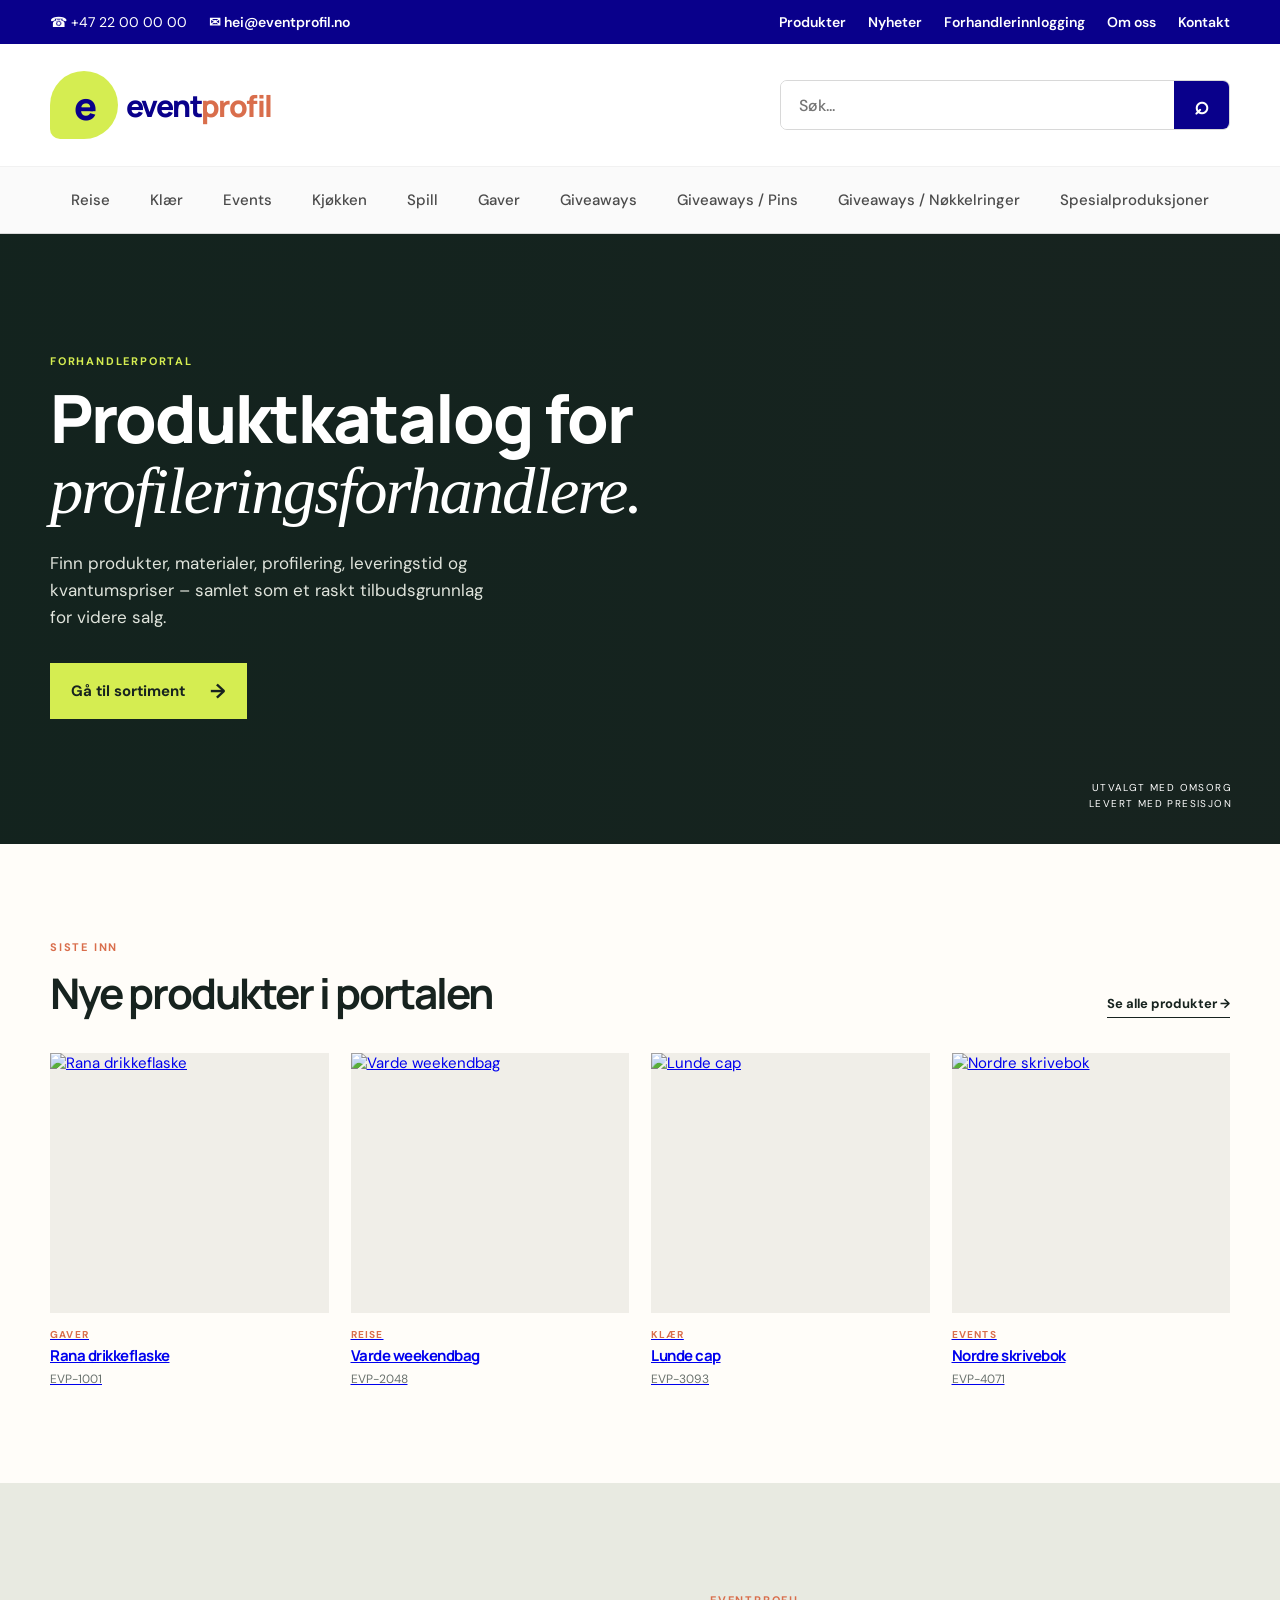
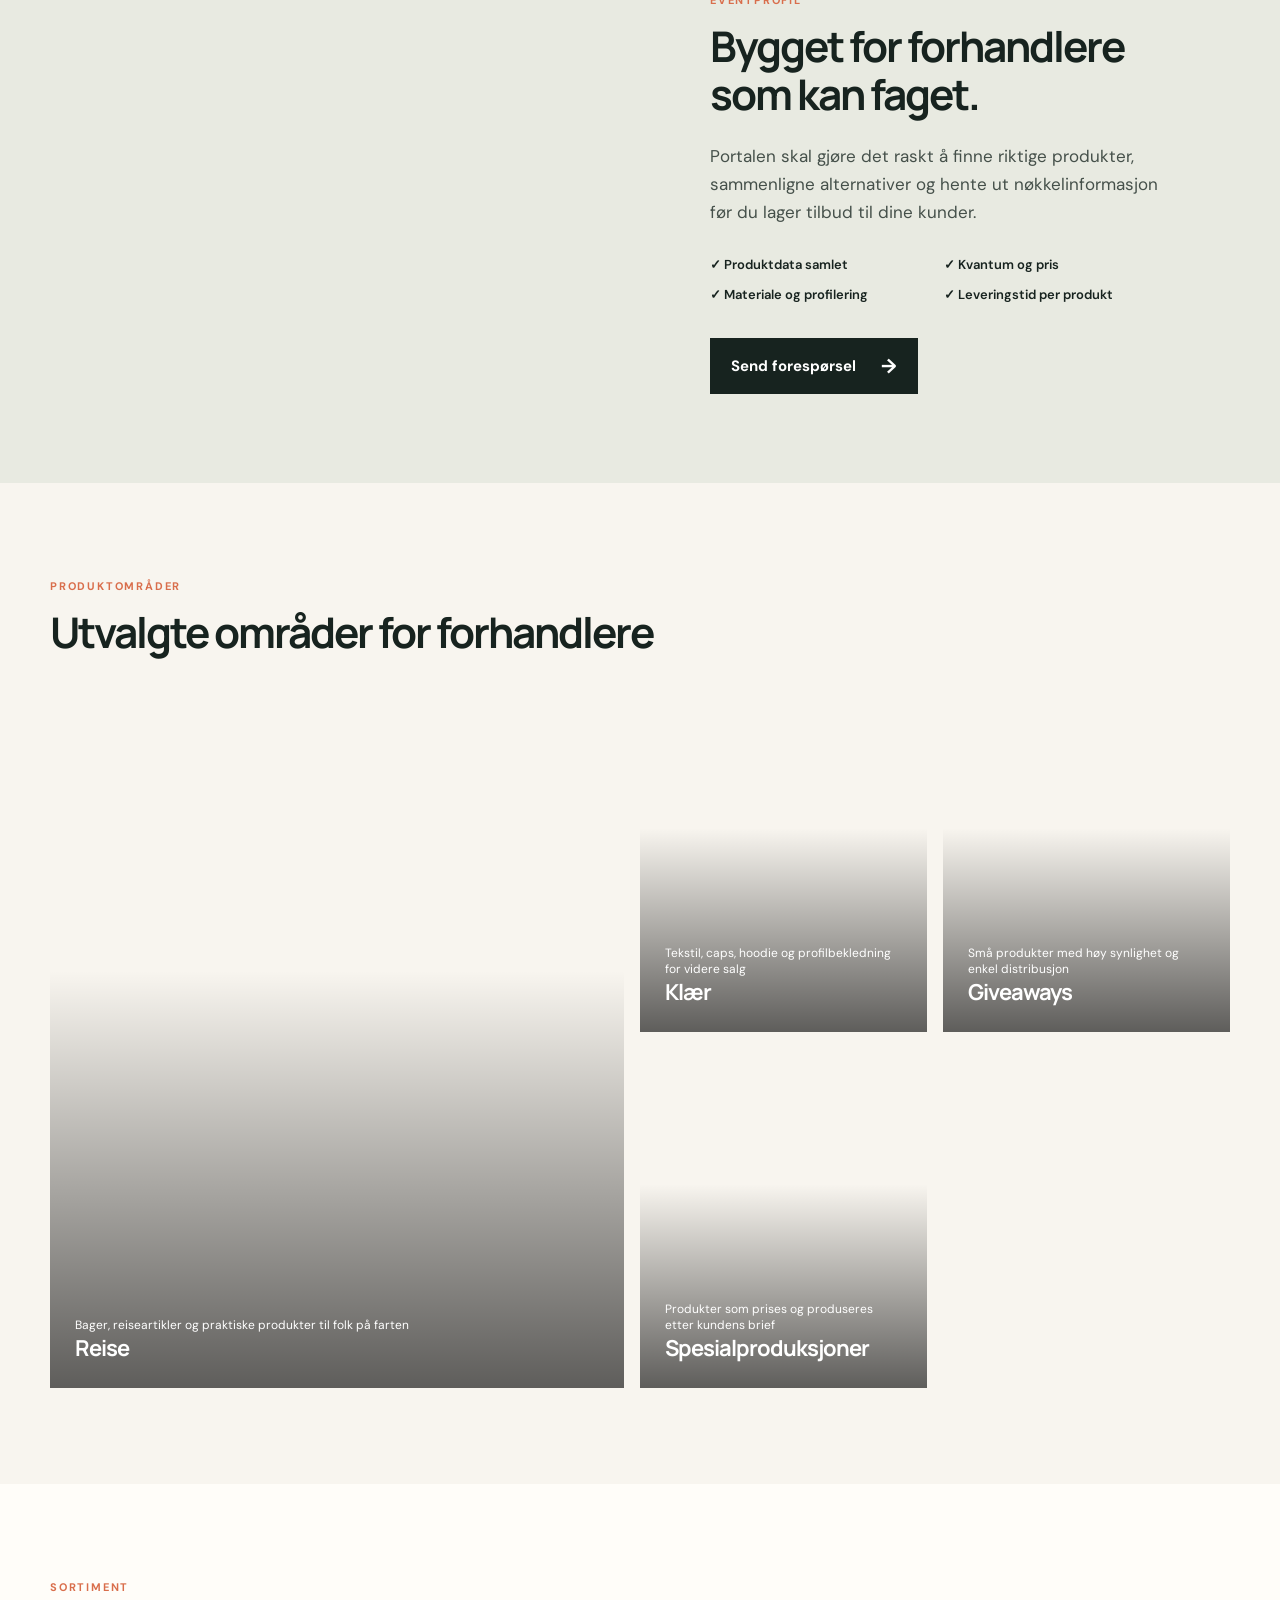
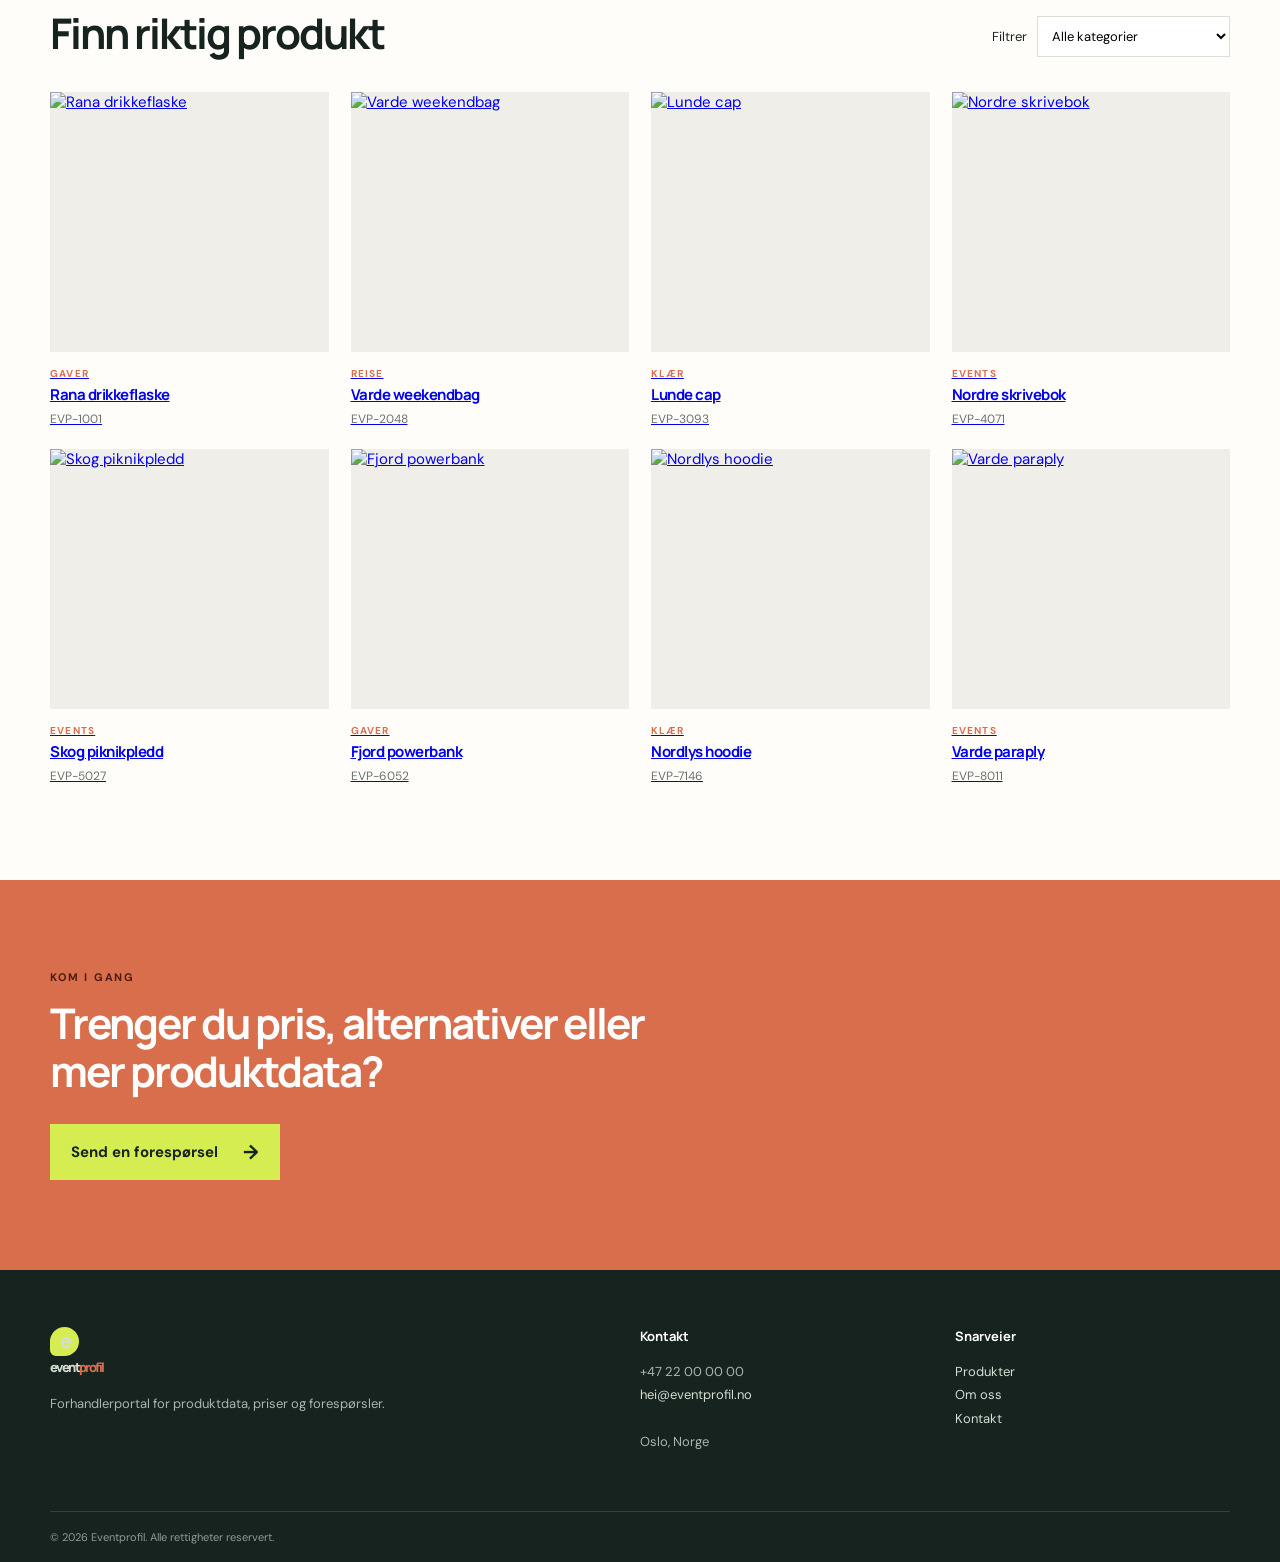
==== commit 8570f43d: "Set up Eventprofil reseller portal with Supabase admin" ====
--- a/index.html
+++ b/index.html
@@ -1,632 +1,112 @@
-<!DOCTYPE html>
+<!doctype html>
 <html lang="no">
 <head>
-<meta charset="UTF-8">
-<meta name="viewport" content="width=device-width, initial-scale=1.0">
-<title>Eventprofil – Forhandlerportal</title>
-<link href="https://fonts.googleapis.com/css2?family=DM+Sans:wght@300;400;500;600;700&family=Playfair+Display:wght@700&display=swap" rel="stylesheet">
-<style>
-  :root {
-    --navy: #0f1f3d; --navy-mid: #1a2f54; --accent: #e8b84b; --accent-dark: #c99c30;
-    --light: #f5f6f8; --white: #ffffff; --text: #2c3448; --text-light: #6b7280;
-    --border: #e2e6ed; --success: #22c55e; --danger: #ef4444;
-    --card-shadow: 0 2px 16px rgba(15,31,61,0.09); --radius: 12px;
-  }
-  *, *::before, *::after { box-sizing: border-box; margin: 0; padding: 0; }
-  body { font-family: 'DM Sans', sans-serif; background: var(--light); color: var(--text); min-height: 100vh; }
-
-  /* LOGIN */
-  #login-screen { min-height: 100vh; display: flex; align-items: center; justify-content: center; background: linear-gradient(135deg, var(--navy) 0%, var(--navy-mid) 60%, #263f70 100%); position: relative; overflow: hidden; }
-  #login-screen::before { content: ''; position: absolute; width: 600px; height: 600px; border-radius: 50%; background: radial-gradient(circle, rgba(232,184,75,0.12) 0%, transparent 70%); top: -150px; right: -150px; }
-  #login-screen::after { content: ''; position: absolute; width: 400px; height: 400px; border-radius: 50%; background: radial-gradient(circle, rgba(232,184,75,0.08) 0%, transparent 70%); bottom: -100px; left: -100px; }
-  .login-card { background: var(--white); border-radius: 20px; padding: 48px 44px; width: 420px; max-width: 94vw; box-shadow: 0 24px 80px rgba(0,0,0,0.35); position: relative; z-index: 1; animation: fadeUp 0.5s ease both; }
-  @keyframes fadeUp { from { opacity:0; transform: translateY(24px); } to { opacity:1; transform: translateY(0); } }
-  .login-logo { display: flex; align-items: center; gap: 12px; margin-bottom: 32px; }
-  .login-logo-mark { width: 44px; height: 44px; background: var(--navy); border-radius: 10px; display: flex; align-items: center; justify-content: center; font-family: 'Playfair Display', serif; color: var(--accent); font-size: 20px; font-weight: 700; }
-  .login-logo-text { font-size: 20px; font-weight: 700; color: var(--navy); letter-spacing: -0.3px; }
-  .login-logo-text span { color: var(--accent-dark); }
-  .login-title { font-size: 26px; font-weight: 700; color: var(--navy); margin-bottom: 6px; }
-  .login-sub { font-size: 14px; color: var(--text-light); margin-bottom: 28px; }
-  .form-group { margin-bottom: 18px; }
-  .form-group label { display: block; font-size: 13px; font-weight: 600; color: var(--navy); margin-bottom: 6px; letter-spacing: 0.3px; }
-  .form-group input { width: 100%; padding: 12px 14px; border: 1.5px solid var(--border); border-radius: 8px; font-size: 15px; font-family: inherit; outline: none; transition: border 0.2s; color: var(--text); }
-  .form-group input:focus { border-color: var(--navy); }
-  .login-hint { font-size: 12px; color: var(--text-light); margin-top: 6px; }
-  .btn-login { width: 100%; padding: 14px; background: var(--navy); color: var(--white); border: none; border-radius: 8px; font-size: 15px; font-weight: 600; cursor: pointer; transition: background 0.2s, transform 0.1s; margin-top: 6px; font-family: inherit; }
-  .btn-login:hover { background: var(--navy-mid); transform: translateY(-1px); }
-  .login-error { color: var(--danger); font-size: 13px; margin-top: 10px; display: none; }
-
-  /* APP */
-  #app { display: none; min-height: 100vh; }
-  .topbar { background: var(--navy); color: var(--white); padding: 0 32px; height: 64px; display: flex; align-items: center; justify-content: space-between; position: sticky; top: 0; z-index: 100; box-shadow: 0 2px 12px rgba(0,0,0,0.2); }
-  .topbar-left { display: flex; align-items: center; gap: 14px; }
-  .topbar-logo-mark { width: 36px; height: 36px; background: var(--accent); border-radius: 8px; display: flex; align-items: center; justify-content: center; font-family: 'Playfair Display', serif; color: var(--navy); font-size: 16px; font-weight: 700; }
-  .topbar-name { font-size: 17px; font-weight: 700; letter-spacing: -0.2px; }
-  .topbar-badge { font-size: 11px; background: rgba(255,255,255,0.12); padding: 2px 8px; border-radius: 20px; color: rgba(255,255,255,0.7); }
-  .topbar-right { display: flex; align-items: center; gap: 16px; }
-  .topbar-user { font-size: 13px; color: rgba(255,255,255,0.7); }
-  .btn-logout { padding: 7px 16px; border: 1.5px solid rgba(255,255,255,0.25); border-radius: 7px; background: transparent; color: white; font-size: 13px; cursor: pointer; font-family: inherit; transition: border 0.2s, background 0.2s; }
-  .btn-logout:hover { border-color: white; background: rgba(255,255,255,0.08); }
-  .nav-tabs { background: var(--white); border-bottom: 1px solid var(--border); padding: 0 32px; display: flex; gap: 4px; }
-  .nav-tab { padding: 16px 20px; font-size: 14px; font-weight: 500; color: var(--text-light); cursor: pointer; border: none; background: transparent; border-bottom: 3px solid transparent; margin-bottom: -1px; transition: color 0.2s, border-color 0.2s; font-family: inherit; display: flex; align-items: center; gap: 7px; }
-  .nav-tab:hover { color: var(--navy); }
-  .nav-tab.active { color: var(--navy); border-bottom-color: var(--accent); font-weight: 600; }
-  .main { padding: 32px; max-width: 1300px; margin: 0 auto; }
-  .section-header { display: flex; align-items: flex-end; justify-content: space-between; margin-bottom: 24px; }
-  .section-title { font-size: 24px; font-weight: 700; color: var(--navy); }
-  .section-sub { font-size: 14px; color: var(--text-light); margin-top: 3px; }
-
-  /* CATALOG */
-  .category-bar { display: flex; gap: 8px; flex-wrap: wrap; margin-bottom: 24px; }
-  .cat-btn { padding: 7px 16px; border-radius: 20px; border: 1.5px solid var(--border); font-size: 13px; font-weight: 500; background: var(--white); color: var(--text-light); cursor: pointer; transition: all 0.15s; font-family: inherit; }
-  .cat-btn:hover, .cat-btn.active { background: var(--navy); color: white; border-color: var(--navy); }
-  .product-grid { display: grid; grid-template-columns: repeat(auto-fill, minmax(280px, 1fr)); gap: 20px; }
-  .product-card { background: var(--white); border-radius: var(--radius); box-shadow: var(--card-shadow); overflow: hidden; cursor: pointer; transition: transform 0.2s, box-shadow 0.2s; animation: fadeUp 0.35s ease both; }
-  .product-card:hover { transform: translateY(-4px); box-shadow: 0 8px 32px rgba(15,31,61,0.14); }
-  .product-img { background: #f0f2f5; height: 200px; display: flex; align-items: center; justify-content: center; font-size: 56px; position: relative; overflow: hidden; }
-  .product-img img { width: 100%; height: 100%; object-fit: cover; }
-  .product-category-tag { position: absolute; top: 10px; left: 10px; background: var(--navy); color: white; font-size: 11px; padding: 3px 9px; border-radius: 20px; font-weight: 600; }
-  .product-info { padding: 16px; }
-  .product-sku { font-size: 11px; color: var(--text-light); font-weight: 600; letter-spacing: 0.5px; margin-bottom: 4px; }
-  .product-name { font-size: 15px; font-weight: 700; color: var(--navy); margin-bottom: 8px; }
-  .product-price-row { display: flex; align-items: center; justify-content: space-between; }
-  .product-from-price { font-size: 13px; color: var(--text-light); }
-  .product-from-price strong { color: var(--accent-dark); font-size: 15px; }
-  .product-moq { font-size: 11px; background: var(--light); padding: 3px 8px; border-radius: 5px; color: var(--text-light); }
-
-  /* MODALS */
-  .modal-overlay { position: fixed; inset: 0; background: rgba(10,20,40,0.55); backdrop-filter: blur(4px); z-index: 200; display: none; align-items: center; justify-content: center; padding: 20px; }
-  .modal-overlay.open { display: flex; animation: fadeIn 0.2s ease; }
-  @keyframes fadeIn { from { opacity:0 } to { opacity:1 } }
-  .modal { background: var(--white); border-radius: 18px; width: 820px; max-width: 100%; max-height: 90vh; overflow-y: auto; box-shadow: 0 32px 80px rgba(0,0,0,0.3); animation: slideUp 0.3s ease both; }
-  @keyframes slideUp { from { transform: translateY(30px); opacity:0; } to { transform: translateY(0); opacity:1; } }
-  .modal-header { padding: 24px 28px 0; display: flex; align-items: flex-start; justify-content: space-between; }
-  .modal-close { width: 34px; height: 34px; border-radius: 8px; border: 1.5px solid var(--border); background: var(--white); font-size: 18px; cursor: pointer; display: flex; align-items: center; justify-content: center; color: var(--text-light); flex-shrink: 0; }
-  .modal-close:hover { background: var(--light); }
-  .modal-body { padding: 20px 28px 28px; display: grid; grid-template-columns: 1fr 1fr; gap: 28px; }
-  @media (max-width: 600px) { .modal-body { grid-template-columns: 1fr; } }
-  .modal-img { background: #f0f2f5; border-radius: 12px; height: 280px; display: flex; align-items: center; justify-content: center; font-size: 80px; overflow: hidden; }
-  .modal-img img { width: 100%; height: 100%; object-fit: cover; border-radius: 12px; }
-  .modal-sku { font-size: 12px; font-weight: 700; color: var(--text-light); letter-spacing: 0.6px; margin-bottom: 6px; }
-  .modal-name { font-size: 22px; font-weight: 700; color: var(--navy); margin-bottom: 14px; line-height: 1.25; }
-  .modal-specs { list-style: none; margin-bottom: 16px; }
-  .modal-specs li { font-size: 13px; color: var(--text); padding: 3px 0; }
-  .price-table-title { font-size: 13px; font-weight: 700; color: var(--navy); margin-bottom: 8px; }
-  .price-table { width: 100%; border-collapse: collapse; font-size: 13px; margin-bottom: 14px; }
-  .price-table th { background: var(--navy); color: white; padding: 8px 12px; text-align: center; font-weight: 600; }
-  .price-table td { padding: 8px 12px; text-align: center; border-bottom: 1px solid var(--border); }
-  .price-table tr:last-child td { border: none; }
-  .price-table tr:nth-child(even) td { background: #f8f9fb; }
-  .price-note { font-size: 12px; color: var(--text-light); margin-bottom: 4px; }
-  .price-note strong { color: var(--text); }
-  .colors-row { display: flex; gap: 6px; flex-wrap: wrap; margin: 10px 0 16px; }
-  .color-dot { width: 22px; height: 22px; border-radius: 50%; border: 2px solid rgba(0,0,0,0.1); cursor: pointer; transition: transform 0.15s; }
-  .color-dot:hover { transform: scale(1.2); }
-  .btn-inquiry { width: 100%; padding: 14px; background: var(--navy); color: white; border: none; border-radius: 10px; font-size: 15px; font-weight: 700; cursor: pointer; transition: background 0.2s; font-family: inherit; display: flex; align-items: center; justify-content: center; gap: 8px; }
-  .btn-inquiry:hover { background: var(--navy-mid); }
-
-  /* INQUIRY */
-  .inquiry-modal { background: var(--white); border-radius: 18px; width: 520px; max-width: 100%; padding: 32px; box-shadow: 0 32px 80px rgba(0,0,0,0.3); animation: slideUp 0.3s ease both; max-height: 90vh; overflow-y: auto; }
-  .inquiry-title { font-size: 20px; font-weight: 700; color: var(--navy); margin-bottom: 6px; }
-  .inquiry-sub { font-size: 13px; color: var(--text-light); margin-bottom: 22px; }
-  .inquiry-product-info { background: var(--light); border-radius: 10px; padding: 12px 16px; margin-bottom: 22px; font-size: 14px; font-weight: 600; color: var(--navy); }
-  .form-row { display: grid; grid-template-columns: 1fr 1fr; gap: 14px; }
-  .form-field { margin-bottom: 16px; }
-  .form-field label { display: block; font-size: 12px; font-weight: 600; color: var(--navy); margin-bottom: 5px; letter-spacing: 0.3px; }
-  .form-field input, .form-field textarea, .form-field select { width: 100%; padding: 10px 12px; border: 1.5px solid var(--border); border-radius: 8px; font-size: 14px; font-family: inherit; outline: none; color: var(--text); transition: border 0.2s; background: white; }
-  .form-field input:focus, .form-field textarea:focus, .form-field select:focus { border-color: var(--navy); }
-  .form-field textarea { resize: vertical; min-height: 80px; }
-  .btn-row { display: flex; gap: 10px; margin-top: 4px; }
-  .btn-primary { flex: 1; padding: 12px; background: var(--navy); color: white; border: none; border-radius: 8px; font-size: 14px; font-weight: 700; cursor: pointer; font-family: inherit; transition: background 0.2s; }
-  .btn-primary:hover { background: var(--navy-mid); }
-  .btn-secondary { padding: 12px 20px; background: var(--light); color: var(--text); border: none; border-radius: 8px; font-size: 14px; font-weight: 600; cursor: pointer; font-family: inherit; }
-  .success-msg { text-align: center; padding: 24px 0; }
-  .success-icon { font-size: 48px; margin-bottom: 12px; }
-  .success-title { font-size: 18px; font-weight: 700; color: var(--navy); margin-bottom: 8px; }
-  .success-text { font-size: 14px; color: var(--text-light); }
-
-  /* ADMIN */
-  .admin-layout { display: grid; grid-template-columns: 1fr 1fr; gap: 28px; }
-  @media (max-width: 900px) { .admin-layout { grid-template-columns: 1fr; } }
-  .admin-card { background: var(--white); border-radius: var(--radius); box-shadow: var(--card-shadow); padding: 28px; }
-  .admin-card-title { font-size: 17px; font-weight: 700; color: var(--navy); margin-bottom: 20px; display: flex; align-items: center; gap: 8px; }
-  .product-list-item { display: flex; align-items: center; gap: 12px; padding: 12px 0; border-bottom: 1px solid var(--border); animation: fadeUp 0.3s ease both; }
-  .product-list-item:last-child { border: none; }
-  .product-list-thumb { width: 52px; height: 52px; border-radius: 8px; background: var(--light); flex-shrink: 0; display: flex; align-items: center; justify-content: center; font-size: 22px; overflow: hidden; }
-  .product-list-thumb img { width: 100%; height: 100%; object-fit: cover; border-radius: 8px; }
-  .product-list-info { flex: 1; min-width: 0; }
-  .product-list-name { font-size: 14px; font-weight: 600; color: var(--navy); white-space: nowrap; overflow: hidden; text-overflow: ellipsis; }
-  .product-list-meta { font-size: 12px; color: var(--text-light); }
-  .product-list-actions { display: flex; gap: 6px; }
-  .btn-icon { width: 30px; height: 30px; border-radius: 7px; border: 1.5px solid var(--border); background: white; cursor: pointer; font-size: 14px; display: flex; align-items: center; justify-content: center; transition: all 0.15s; }
-  .btn-icon:hover { border-color: var(--navy); background: var(--light); }
-  .btn-icon.danger:hover { border-color: var(--danger); background: #fef2f2; }
-  .btn-icon.edit:hover { border-color: var(--accent-dark); background: #fffbeb; }
-  .price-grid { display: grid; grid-template-columns: 1fr 1fr; gap: 10px; }
-  .color-adder { display: flex; gap: 8px; align-items: center; flex-wrap: wrap; margin-top: 6px; }
-  .color-pill { display: flex; align-items: center; gap: 4px; background: var(--light); border-radius: 20px; padding: 3px 10px; font-size: 12px; }
-  .color-pill button { background: none; border: none; cursor: pointer; color: var(--text-light); font-size: 14px; padding: 0; line-height: 1; }
-  .btn-add-color { background: var(--light); border: 1.5px dashed var(--border); border-radius: 20px; padding: 4px 12px; font-size: 12px; cursor: pointer; font-family: inherit; transition: all 0.15s; }
-  .btn-add-color:hover { border-color: var(--navy); }
-  .btn-submit-product { width: 100%; padding: 13px; background: var(--accent); color: var(--navy); border: none; border-radius: 8px; font-size: 15px; font-weight: 700; cursor: pointer; font-family: inherit; transition: background 0.2s; margin-top: 6px; }
-  .btn-submit-product:hover { background: var(--accent-dark); }
-  .btn-cancel-edit { width: 100%; padding: 10px; background: var(--light); color: var(--text); border: none; border-radius: 8px; font-size: 14px; font-weight: 600; cursor: pointer; font-family: inherit; margin-top: 8px; display: none; }
-  .edit-mode-banner { background: #fffbeb; border: 1.5px solid var(--accent); border-radius: 8px; padding: 10px 14px; font-size: 13px; color: #92400e; font-weight: 600; margin-bottom: 16px; display: none; align-items: center; gap: 8px; }
-  .edit-mode-banner.visible { display: flex; }
-  .empty-state { text-align: center; padding: 40px 20px; color: var(--text-light); }
-  .empty-state .empty-icon { font-size: 40px; margin-bottom: 10px; }
-  .stats-row { display: grid; grid-template-columns: repeat(3, 1fr); gap: 16px; margin-bottom: 28px; }
-  .stat-card { background: var(--white); border-radius: var(--radius); padding: 20px 22px; box-shadow: var(--card-shadow); }
-  .stat-value { font-size: 28px; font-weight: 700; color: var(--navy); }
-  .stat-label { font-size: 12px; color: var(--text-light); margin-top: 2px; }
-  .tab-content { display: none; }
-  .tab-content.active { display: block; }
-  .search-bar { display: flex; align-items: center; gap: 10px; background: var(--white); border: 1.5px solid var(--border); border-radius: 10px; padding: 10px 16px; margin-bottom: 20px; box-shadow: var(--card-shadow); }
-  .search-bar input { border: none; outline: none; font-size: 14px; font-family: inherit; flex: 1; color: var(--text); background: transparent; }
-  .img-preview { width: 100%; height: 120px; border-radius: 8px; background: var(--light); border: 1.5px solid var(--border); display: flex; align-items: center; justify-content: center; overflow: hidden; margin-top: 8px; }
-  .img-preview img { width: 100%; height: 100%; object-fit: cover; border-radius: 7px; }
-  .img-preview span { font-size: 12px; color: var(--text-light); }
-  .toast { position: fixed; bottom: 30px; right: 30px; background: var(--navy); color: white; padding: 14px 20px; border-radius: 10px; font-size: 14px; font-weight: 500; box-shadow: 0 8px 30px rgba(0,0,0,0.25); z-index: 999; display: none; max-width: 320px; }
-  @keyframes slideInRight { from { transform: translateX(60px); opacity:0 } to { transform: translateX(0); opacity:1 } }
-  .toast.show { display: block; animation: slideInRight 0.3s ease both; }
-  @media (max-width: 600px) { .main { padding: 16px; } .topbar { padding: 0 16px; } .nav-tabs { padding: 0 16px; overflow-x: auto; } .stats-row { grid-template-columns: repeat(2, 1fr); } }
-</style>
+  <meta charset="UTF-8" />
+  <meta name="viewport" content="width=device-width, initial-scale=1.0" />
+  <meta name="description" content="Eventprofil forhandlerportal – produktkatalog for profileringsforhandlere." />
+  <title>Eventprofil | Forhandlerportal</title>
+  <link rel="preconnect" href="https://fonts.googleapis.com">
+  <link rel="preconnect" href="https://fonts.gstatic.com" crossorigin>
+  <link href="https://fonts.googleapis.com/css2?family=DM+Sans:wght@400;500;600;700&family=Manrope:wght@600;700;800&display=swap" rel="stylesheet">
+  <link rel="stylesheet" href="styles.css?v=20260911-admin" />
+  <link rel="stylesheet" href="admin-upload.css?v=20260911-admin" />
 </head>
 <body>
-
-<!-- LOGIN -->
-<div id="login-screen">
-  <div class="login-card">
-    <div class="login-logo">
-      <div class="login-logo-mark">E</div>
-      <div class="login-logo-text">event<span>profil</span>.no</div>
+  <header class="site-header">
+    <div class="top-strip">
+      <div class="shell top-strip-inner">
+        <span>☎ +47 22 00 00 00</span>
+        <a href="mailto:hei@eventprofil.no">✉ hei@eventprofil.no</a>
+        <span class="top-strip-spacer"></span>
+        <a href="#products">Produkter</a>
+        <a href="#new">Nyheter</a>
+        <button class="top-login" id="adminOpen">Forhandlerinnlogging</button>
+        <a href="#about">Om oss</a>
+        <a href="#contact">Kontakt</a>
+      </div>
     </div>
-    <div class="login-title">Forhandlerportal</div>
-    <div class="login-sub">Logg inn for å se priser og produkter</div>
-    <div class="form-group">
-      <label>E-postadresse</label>
-      <input type="email" id="login-email" placeholder="forhandler@firma.no" value="forhandler@test.no">
-    </div>
-    <div class="form-group">
-      <label>Passord</label>
-      <input type="password" id="login-pass" placeholder="••••••••" value="1234">
-      <div class="login-hint">Demo: <a href="/cdn-cgi/l/email-protection" class="__cf_email__" data-cfemail="32545d405a535c565e574072465741461c5c5d">[email&#160;protected]</a> / 1234 &nbsp;|&nbsp; <a href="/cdn-cgi/l/email-protection" class="__cf_email__" data-cfemail="b9d8ddd4d0d7f9cddccacd97d7d6">[email&#160;protected]</a> / admin</div>
-    </div>
-    <button class="btn-login" onclick="doLogin()">Logg inn →</button>
-    <div class="login-error" id="login-error">Feil e-post eller passord. Prøv igjen.</div>
-  </div>
-</div>
-
-<!-- APP -->
-<div id="app">
-  <div class="topbar">
-    <div class="topbar-left">
-      <div class="topbar-logo-mark">E</div>
-      <div class="topbar-name">eventprofil.no</div>
-      <div class="topbar-badge" id="user-role-badge">Forhandler</div>
-    </div>
-    <div class="topbar-right">
-      <div class="topbar-user" id="topbar-user">–</div>
-      <button class="btn-logout" onclick="doLogout()">Logg ut</button>
-    </div>
-  </div>
-
-  <div class="nav-tabs">
-    <button class="nav-tab active" onclick="showTab('catalog')" id="tab-catalog">📦 Produktkatalog</button>
-    <button class="nav-tab" onclick="showTab('admin')" id="tab-admin" style="display:none">⚙️ Admin</button>
-  </div>
-
-  <!-- CATALOG -->
-  <div id="content-catalog" class="tab-content active">
-    <div class="main">
-      <div class="stats-row">
-        <div class="stat-card"><div class="stat-value" id="stat-products">0</div><div class="stat-label">Produkter tilgjengelig</div></div>
-        <div class="stat-card"><div class="stat-value" id="stat-cats">0</div><div class="stat-label">Kategorier</div></div>
-        <div class="stat-card"><div class="stat-value" id="stat-from">–</div><div class="stat-label">Priser fra (NOK)</div></div>
-      </div>
-      <div class="search-bar">
-        <span>🔍</span>
-        <input type="text" id="search-input" placeholder="Søk etter produkt eller varenummer..." oninput="renderProducts()">
-      </div>
-      <div class="category-bar" id="category-bar"></div>
-      <div class="product-grid" id="product-grid"></div>
-    </div>
-  </div>
-
-  <!-- ADMIN -->
-  <div id="content-admin" class="tab-content">
-    <div class="main">
-      <div class="section-header">
-        <div>
-          <div class="section-title">Administrasjon</div>
-          <div class="section-sub">Legg til og rediger produkter</div>
-        </div>
-      </div>
-      <div class="admin-layout">
-        <div class="admin-card">
-          <div class="edit-mode-banner" id="edit-banner">✏️ Redigeringsmodus – <span id="edit-banner-name"></span></div>
-          <div class="admin-card-title" id="form-title">➕ Legg til nytt produkt</div>
-
-          <div class="form-field"><label>VARENUMMER</label><input type="text" id="f-sku" placeholder="f.eks. DRA-1969"></div>
-          <div class="form-field"><label>PRODUKTNAVN</label><input type="text" id="f-name" placeholder="f.eks. Slides Slipper/Voksen"></div>
-          <div class="form-field">
-            <label>KATEGORI</label>
-            <select id="f-cat">
-              <option>Strand & Sommer</option><option>Paraplyer & Regn</option><option>Kontor & Business</option>
-              <option>Teknologi</option><option>Sport & Friluft</option><option>Gaver & Profil</option>
-              <option>Tekstil</option><option>Annet</option>
-            </select>
-          </div>
-          <div class="form-field">
-            <label>BILDE-URL (høyreklikk på bilde hos leverandør → "Kopier bildeadresse")</label>
-            <input type="url" id="f-image" placeholder="https://eksempel.com/produktbilde.jpg" oninput="previewImage()">
-            <div class="img-preview" id="img-preview"><span>Ingen bilde valgt</span></div>
-          </div>
-          <div class="form-field"><label>EMOJI (brukes hvis ingen bilde-URL er oppgitt)</label><input type="text" id="f-emoji" placeholder="f.eks. 👟" maxlength="4"></div>
-          <div class="form-field"><label>SPESIFIKASJONER (én per linje)</label><textarea id="f-specs" placeholder="Høy kvalitet PVC&#10;Slitesterk såle&#10;10 farger tilgjengelig"></textarea></div>
-
-          <div class="form-field">
-            <label>PRISMATRISE (NOK per stk)</label>
-            <div class="price-grid">
-              <div style="font-size:12px;font-weight:700;color:var(--navy)">Antall</div>
-              <div style="font-size:12px;font-weight:700;color:var(--navy)">Pris (NOK/stk)</div>
-              <input type="number" id="p-qty1" placeholder="f.eks. 250">
-              <input type="number" id="p-price1" placeholder="f.eks. 110" step="0.01">
-              <input type="number" id="p-qty2" placeholder="f.eks. 500">
-              <input type="number" id="p-price2" placeholder="f.eks. 95" step="0.01">
-              <input type="number" id="p-qty3" placeholder="f.eks. 1000">
-              <input type="number" id="p-price3" placeholder="f.eks. 80" step="0.01">
-              <input type="number" id="p-qty4" placeholder="(valgfritt)">
-              <input type="number" id="p-price4" placeholder="(valgfritt)" step="0.01">
-            </div>
-          </div>
-
-          <div class="form-field"><label>MINIMUMBESTILLING (stk)</label><input type="number" id="f-moq" placeholder="f.eks. 250"></div>
-          <div class="form-field"><label>LEVERINGSTID</label><input type="text" id="f-lead" placeholder="f.eks. 18 dager"></div>
-          <div class="form-field">
-            <label>FARGER</label>
-            <div class="color-adder">
-              <div id="color-pills" style="display:flex;flex-wrap:wrap;gap:6px;"></div>
-              <button class="btn-add-color" onclick="addColor()">+ Legg til farge</button>
-            </div>
-          </div>
-
-          <button class="btn-submit-product" id="btn-submit" onclick="submitProduct()">Legg til produkt →</button>
-          <button class="btn-cancel-edit" id="btn-cancel-edit" onclick="cancelEdit()">✕ Avbryt redigering</button>
-        </div>
-
-        <div class="admin-card">
-          <div class="admin-card-title">📋 Alle produkter (<span id="admin-product-count">0</span>)</div>
-          <div id="admin-product-list"></div>
+    <div class="logo-search-row">
+      <div class="shell logo-search-inner">
+        <a href="#top" class="brand" aria-label="Eventprofil hjem"><span class="brand-mark">e</span><span>event<span>profil</span></span></a>
+        <div class="header-search">
+          <input id="quickSearch" type="search" placeholder="Søk..." autocomplete="off">
+          <button id="quickSearchButton" type="button" aria-label="Søk">⌕</button>
+          <div class="quick-search-results" id="quickSearchResults"></div>
         </div>
       </div>
     </div>
-  </div>
-</div>
+    <section class="category-bar"><div class="shell" id="categoryNav"></div></section>
+  </header>
 
-<!-- PRODUCT MODAL -->
-<div class="modal-overlay" id="product-modal">
-  <div class="modal">
-    <div class="modal-header"><div></div><button class="modal-close" onclick="closeModal('product-modal')">✕</button></div>
-    <div class="modal-body" id="modal-body-content"></div>
-  </div>
-</div>
+  <main id="top">
+    <section class="hero">
+      <div class="hero-image"></div>
+      <div class="shell hero-content">
+        <p class="eyebrow">FORHANDLERPORTAL</p>
+        <h1>Produktkatalog for<br><em>profileringsforhandlere.</em></h1>
+        <p>Finn produkter, materialer, profilering, leveringstid og kvantumspriser – samlet som et raskt tilbudsgrunnlag for videre salg.</p>
+        <a href="#products" class="button button-light">Gå til sortiment <span>→</span></a>
+      </div>
+      <div class="hero-note">UTVALGT MED OMSORG<br>LEVERT MED PRESISJON</div>
+    </section>
 
-<!-- INQUIRY MODAL -->
-<div class="modal-overlay" id="inquiry-modal">
-  <div class="inquiry-modal" id="inquiry-modal-inner"></div>
-</div>
+    <section class="shell section" id="new">
+      <div class="section-heading">
+        <div><p class="eyebrow">SISTE INN</p><h2>Nye produkter i portalen</h2></div>
+        <a href="#products" class="arrow-link">Se alle produkter →</a>
+      </div>
+      <div class="product-grid compact" id="newProducts"></div>
+    </section>
 
-<div class="toast" id="toast"></div>
+    <section class="story" id="about">
+      <div class="story-photo"></div>
+      <div class="story-copy">
+        <p class="eyebrow">EVENTPROFIL</p>
+        <h2>Bygget for forhandlere som kan faget.</h2>
+        <p>Portalen skal gjøre det raskt å finne riktige produkter, sammenligne alternativer og hente ut nøkkelinformasjon før du lager tilbud til dine kunder.</p>
+        <div class="reasons"><span>✓ Produktdata samlet</span><span>✓ Kvantum og pris</span><span>✓ Materiale og profilering</span><span>✓ Leveringstid per produkt</span></div>
+        <a href="#contact" class="button button-dark">Send forespørsel <span>→</span></a>
+      </div>
+    </section>
 
-<script data-cfasync="false" src="/cdn-cgi/scripts/5c5dd728/cloudflare-static/email-decode.min.js"></script><script>
-const USERS = [
-  { email: 'forhandler@test.no', pass: '1234', name: 'Test Forhandler AS', role: 'dealer' },
-  { email: 'admin@test.no', pass: 'admin', name: 'Admin Bruker', role: 'admin' },
-];
-let currentUser = null, selectedCategory = 'Alle', currentProduct = null;
-let productColors = [], editingId = null;
+    <section class="campaigns section" id="campaigns">
+      <div class="shell">
+        <div class="section-heading"><div><p class="eyebrow">PRODUKTOMRÅDER</p><h2>Utvalgte områder for forhandlere</h2></div></div>
+        <div class="campaign-grid" id="campaignGrid"></div>
+      </div>
+    </section>
 
-let products = [
-  { id:1, sku:'DRA-1969', name:'Slides Slipper/Voksen', category:'Strand & Sommer', emoji:'👟', image:'',
-    moq:250, lead:'18 dager',
-    specs:['Høy kvalitet PVC material','Slitesterk såle – vanskelig å skade','Hælstøtte og sklisikker bunn','10 standardfarger tilgjengelig','Egendefinert farge fra 1000 par'],
-    prices:[{qty:250,price:110},{qty:500,price:95},{qty:1000,price:82},{qty:2500,price:74},{qty:5000,price:68}],
-    colors:['White','Black','Gray','Red','Orange','Light Blue','Blue','Yellow','Green','Pink'],
-    colorHex:['#ffffff','#1a1a1a','#9ca3af','#ef4444','#f97316','#93c5fd','#3b82f6','#eab308','#22c55e','#f9a8d4'] },
-  { id:2, sku:'DRA-1970', name:'Slides Slipper/Barn', category:'Strand & Sommer', emoji:'🩴', image:'',
-    moq:250, lead:'18 dager',
-    specs:['PVC material i høy kvalitet','Sklisikker bunn','EU str. 25–35','8 standardfarger tilgjengelig'],
-    prices:[{qty:250,price:100},{qty:500,price:86},{qty:1000,price:75},{qty:2500,price:68}],
-    colors:['White','Black','Red','Blue','Yellow','Green','Orange','Pink'],
-    colorHex:['#ffffff','#1a1a1a','#ef4444','#3b82f6','#eab308','#22c55e','#f97316','#f9a8d4'] },
-  { id:3, sku:'UMB-2201', name:'Automatisk Paraply med Logo', category:'Paraplyer & Regn', emoji:'☂️', image:'',
-    moq:100, lead:'21 dager',
-    specs:['Automatisk åpning og lukking','210T polyester stoff','Glassfiberstilker – vindsterk','Trykkflate: 95 × 16 cm per panel'],
-    prices:[{qty:100,price:165},{qty:250,price:140},{qty:500,price:122},{qty:1000,price:108}],
-    colors:['Black','Navy','Red','Blue','Green'],
-    colorHex:['#1a1a1a','#0f1f3d','#ef4444','#3b82f6','#22c55e'] },
-  { id:4, sku:'TEC-3301', name:'USB-C Hurtiglader 3-i-1', category:'Teknologi', emoji:'🔌', image:'',
-    moq:100, lead:'14 dager',
-    specs:['USB-C, Micro-USB og Lightning','20W hurtiglading','Inngravert logo tilgjengelig','Bærekraftig hvetestrå materiale'],
-    prices:[{qty:100,price:98},{qty:250,price:84},{qty:500,price:76},{qty:1000,price:66}],
-    colors:['Black','White','Natural'],
-    colorHex:['#1a1a1a','#ffffff','#d4b896'] },
-];
+    <section class="shell section products-section" id="products">
+      <div class="section-heading">
+        <div><p class="eyebrow">SORTIMENT</p><h2>Finn riktig produkt</h2></div>
+        <div class="filter-wrap"><label for="productFilter">Filtrer</label><select id="productFilter"><option value="all">Alle kategorier</option></select></div>
+      </div>
+      <div class="product-grid" id="productGrid"></div>
+    </section>
 
-// AUTH
-function doLogin() {
-  const email = document.getElementById('login-email').value.trim().toLowerCase();
-  const pass = document.getElementById('login-pass').value;
-  const user = USERS.find(u => u.email === email && u.pass === pass);
-  if (!user) { document.getElementById('login-error').style.display = 'block'; return; }
-  currentUser = user;
-  document.getElementById('login-screen').style.display = 'none';
-  document.getElementById('app').style.display = 'block';
-  document.getElementById('topbar-user').textContent = user.name;
-  document.getElementById('user-role-badge').textContent = user.role === 'admin' ? 'Administrator' : 'Forhandler';
-  if (user.role === 'admin') document.getElementById('tab-admin').style.display = 'flex';
-  renderAll();
-}
-function doLogout() {
-  currentUser = null;
-  document.getElementById('app').style.display = 'none';
-  document.getElementById('login-screen').style.display = 'flex';
-  document.getElementById('login-error').style.display = 'none';
-}
-document.getElementById('login-pass').addEventListener('keydown', e => { if (e.key === 'Enter') doLogin(); });
+    <section class="contact-cta" id="contact">
+      <div class="shell">
+        <p class="eyebrow">KOM I GANG</p>
+        <h2>Trenger du pris, alternativer eller mer produktdata?</h2>
+        <a class="button button-light" href="mailto:hei@eventprofil.no?subject=Forespørsel fra eventprofil.no">Send en forespørsel <span>→</span></a>
+      </div>
+    </section>
+  </main>
 
-// TABS
-function showTab(tab) {
-  ['catalog','admin'].forEach(t => {
-    document.getElementById('content-'+t).classList.toggle('active', t===tab);
-    document.getElementById('tab-'+t).classList.toggle('active', t===tab);
-  });
-  if (tab === 'admin') renderAdminList();
-}
+  <footer>
+    <div class="shell footer-grid">
+      <div><a href="#top" class="brand footer-brand"><span class="brand-mark">e</span><span>event<span>profil</span></span></a><p>Forhandlerportal for produktdata, priser og forespørsler.</p></div>
+      <div><h3>Kontakt</h3><p>+47 22 00 00 00<br><a href="mailto:hei@eventprofil.no">hei@eventprofil.no</a><br>Oslo, Norge</p></div>
+      <div><h3>Snarveier</h3><a href="#products">Produkter</a><a href="#about">Om oss</a><a href="#contact">Kontakt</a></div>
+    </div>
+    <div class="shell copyright">© 2026 Eventprofil. Alle rettigheter reservert.</div>
+  </footer>
 
-// RENDER
-function renderAll() { renderCategoryBar(); renderProducts(); renderStats(); renderAdminList(); }
-function getCategories() { return [...new Set(products.map(p => p.category))]; }
+  <div class="modal" id="productModal" aria-hidden="true"><div class="modal-card product-modal-card"><button class="close" data-close="productModal" aria-label="Lukk">×</button><div id="productDetail"></div></div></div>
+  <div class="modal" id="adminModal" aria-hidden="true"><div class="modal-card admin-card"><button class="close" data-close="adminModal" aria-label="Lukk">×</button><div id="adminContent"></div></div></div>
 
-function renderCategoryBar() {
-  const cats = getCategories();
-  document.getElementById('category-bar').innerHTML =
-    `<button class="cat-btn ${selectedCategory==='Alle'?'active':''}" onclick="filterCat('Alle')">Alle (${products.length})</button>` +
-    cats.map(c => `<button class="cat-btn ${selectedCategory===c?'active':''}" onclick="filterCat('${c}')">${c} (${products.filter(p=>p.category===c).length})</button>`).join('');
-}
-function filterCat(cat) { selectedCategory = cat; renderCategoryBar(); renderProducts(); }
-
-function renderProducts() {
-  const q = document.getElementById('search-input').value.toLowerCase();
-  const filtered = products.filter(p =>
-    (selectedCategory === 'Alle' || p.category === selectedCategory) &&
-    (!q || p.name.toLowerCase().includes(q) || p.sku.toLowerCase().includes(q))
-  );
-  const grid = document.getElementById('product-grid');
-  if (!filtered.length) { grid.innerHTML = `<div class="empty-state" style="grid-column:1/-1"><div class="empty-icon">🔍</div><div>Ingen produkter funnet</div></div>`; return; }
-  grid.innerHTML = filtered.map(p => {
-    const imgContent = p.image
-      ? `<img src="${p.image}" alt="${p.name}" onerror="this.style.display='none';this.nextSibling.style.display='flex'"><span style="display:none;font-size:56px">${p.emoji||'📦'}</span>`
-      : `<span style="font-size:56px">${p.emoji||'📦'}</span>`;
-    return `<div class="product-card" onclick="openProduct(${p.id})">
-      <div class="product-img">${imgContent}<span class="product-category-tag">${p.category}</span></div>
-      <div class="product-info">
-        <div class="product-sku">${p.sku}</div>
-        <div class="product-name">${p.name}</div>
-        <div class="product-price-row">
-          <div class="product-from-price">Fra <strong>${Math.min(...p.prices.map(x=>x.price)).toLocaleString('nb-NO')} kr</strong>/stk</div>
-          <div class="product-moq">Min. ${p.moq} stk</div>
-        </div>
-      </div>
-    </div>`;
-  }).join('');
-}
-
-function renderStats() {
-  document.getElementById('stat-products').textContent = products.length;
-  document.getElementById('stat-cats').textContent = getCategories().length;
-  if (products.length) {
-    const min = Math.min(...products.flatMap(p => p.prices.map(x => x.price)));
-    document.getElementById('stat-from').textContent = min.toLocaleString('nb-NO') + ' kr';
-  }
-}
-
-// PRODUCT MODAL
-function openProduct(id) {
-  const p = products.find(x => x.id === id);
-  if (!p) return;
-  currentProduct = p;
-  const imgHtml = p.image ? `<img src="${p.image}" alt="${p.name}" onerror="this.style.display='none'">` : `<span style="font-size:90px">${p.emoji||'📦'}</span>`;
-  const colorDots = (p.colorHex||[]).map((hex,i) => `<div class="color-dot" style="background:${hex}" title="${(p.colors||[])[i]||''}"></div>`).join('');
-  const rows = p.prices.map(r => `<tr><td><strong>${r.qty.toLocaleString('nb-NO')}</strong></td><td><strong>${r.price.toLocaleString('nb-NO')} kr</strong></td></tr>`).join('');
-  const specs = (p.specs||[]).map(s => `<li>${s}</li>`).join('');
-  document.getElementById('modal-body-content').innerHTML = `
-    <div><div class="modal-img">${imgHtml}</div></div>
-    <div>
-      <div class="modal-sku">${p.sku}</div>
-      <div class="modal-name">${p.name}</div>
-      <ul class="modal-specs">${specs}</ul>
-      <div class="price-table-title">📊 Prismatrise (NOK per stk)</div>
-      <table class="price-table">
-        <thead><tr><th>Antall</th><th>Pris/stk</th></tr></thead>
-        <tbody>${rows}</tbody>
-      </table>
-      <div class="price-note">⏱ Leveringstid: <strong>${p.lead}</strong></div>
-      <div class="price-note">📦 Min. bestilling: <strong>${p.moq} stk</strong></div>
-      ${colorDots ? `<div style="margin-top:12px;font-size:12px;font-weight:700;color:var(--text-light)">TILGJENGELIGE FARGER</div><div class="colors-row">${colorDots}</div>` : ''}
-      <button class="btn-inquiry" onclick="openInquiry(${p.id})">📩 Send forespørsel</button>
-    </div>`;
-  document.getElementById('product-modal').classList.add('open');
-}
-function closeModal(id) { document.getElementById(id).classList.remove('open'); }
-document.getElementById('product-modal').addEventListener('click', function(e) { if (e.target===this) closeModal('product-modal'); });
-document.getElementById('inquiry-modal').addEventListener('click', function(e) { if (e.target===this) closeModal('inquiry-modal'); });
-
-// INQUIRY
-function openInquiry(id) {
-  const p = products.find(x => x.id === id);
-  if (!p) return;
-  closeModal('product-modal');
-  document.getElementById('inquiry-modal-inner').innerHTML = `
-    <div style="display:flex;justify-content:space-between;align-items:flex-start;margin-bottom:16px">
-      <div><div class="inquiry-title">📩 Send forespørsel</div><div class="inquiry-sub">Fyll ut skjemaet så tar vi kontakt</div></div>
-      <button class="modal-close" onclick="closeModal('inquiry-modal')">✕</button>
-    </div>
-    <div class="inquiry-product-info">${p.emoji||'📦'} ${p.sku} – ${p.name}</div>
-    <div class="form-row">
-      <div class="form-field"><label>FIRMANAVN</label><input type="text" id="iq-company" value="${currentUser?.name||''}" placeholder="Firma AS"></div>
-      <div class="form-field"><label>KONTAKTPERSON</label><input type="text" id="iq-contact" placeholder="Navn"></div>
-    </div>
-    <div class="form-field"><label>E-POST</label><input type="email" id="iq-email" value="${currentUser?.email||''}" placeholder="post@firma.no"></div>
-    <div class="form-row">
-      <div class="form-field"><label>ØNSKET ANTALL</label><input type="number" id="iq-qty" placeholder="f.eks. 500" min="${p.moq}"></div>
-      <div class="form-field"><label>ØNSKET FARGE</label><select id="iq-color">${(p.colors||[]).map(c=>`<option>${c}</option>`).join('')}</select></div>
-    </div>
-    <div class="form-field"><label>KOMMENTAR</label><textarea id="iq-msg" placeholder="Logo, leveringsdato, spesielle ønsker..."></textarea></div>
-    <div class="btn-row">
-      <button class="btn-secondary" onclick="closeModal('inquiry-modal')">Avbryt</button>
-      <button class="btn-primary" onclick="submitInquiry('${p.name}')">Send forespørsel →</button>
-    </div>`;
-  document.getElementById('inquiry-modal').classList.add('open');
-}
-function submitInquiry(name) {
-  if (!document.getElementById('iq-company').value || !document.getElementById('iq-email').value) { showToast('⚠️ Fyll ut firmanavn og e-post'); return; }
-  document.getElementById('inquiry-modal-inner').innerHTML = `
-    <div class="success-msg">
-      <div class="success-icon">✅</div>
-      <div class="success-title">Forespørsel sendt!</div>
-      <div class="success-text">Vi har mottatt din forespørsel for <strong>${name}</strong> og tar kontakt innen 1 virkedag.</div>
-      <button class="btn-primary" style="margin-top:20px;max-width:200px" onclick="closeModal('inquiry-modal')">Lukk</button>
-    </div>`;
-}
-
-// ADMIN LIST
-function renderAdminList() {
-  const list = document.getElementById('admin-product-list');
-  document.getElementById('admin-product-count').textContent = products.length;
-  if (!products.length) { list.innerHTML = `<div class="empty-state"><div class="empty-icon">📦</div><div>Ingen produkter ennå.</div></div>`; return; }
-  list.innerHTML = products.map(p => {
-    const thumb = p.image ? `<img src="${p.image}" alt="${p.name}" onerror="this.style.display='none'">` : `<span style="font-size:22px">${p.emoji||'📦'}</span>`;
-    return `<div class="product-list-item">
-      <div class="product-list-thumb">${thumb}</div>
-      <div class="product-list-info">
-        <div class="product-list-name">${p.name}</div>
-        <div class="product-list-meta">${p.sku} · ${p.category} · Fra ${Math.min(...p.prices.map(x=>x.price)).toLocaleString('nb-NO')} kr</div>
-      </div>
-      <div class="product-list-actions">
-        <button class="btn-icon edit" onclick="startEdit(${p.id})" title="Rediger">✏️</button>
-        <button class="btn-icon" onclick="openProduct(${p.id})" title="Vis">👁</button>
-        <button class="btn-icon danger" onclick="deleteProduct(${p.id})" title="Slett">🗑</button>
-      </div>
-    </div>`;
-  }).join('');
-}
-
-// IMAGE PREVIEW
-function previewImage() {
-  const url = document.getElementById('f-image').value.trim();
-  const preview = document.getElementById('img-preview');
-  preview.innerHTML = url
-    ? `<img src="${url}" alt="Forhåndsvisning" onerror="this.parentElement.innerHTML='<span style=color:var(--danger);font-size:12px>Ugyldig bilde-URL – sjekk lenken</span>'">`
-    : `<span>Ingen bilde valgt</span>`;
-}
-
-// SUBMIT (add or save edit)
-function submitProduct() {
-  const sku = document.getElementById('f-sku').value.trim();
-  const name = document.getElementById('f-name').value.trim();
-  if (!sku || !name) { showToast('⚠️ Fyll ut varenummer og produktnavn'); return; }
-  const prices = [];
-  for (let i = 1; i <= 4; i++) {
-    const qty = parseInt(document.getElementById(`p-qty${i}`).value);
-    const price = parseFloat(document.getElementById(`p-price${i}`).value);
-    if (qty && price) prices.push({qty, price});
-  }
-  if (!prices.length) { showToast('⚠️ Legg til minst én pris'); return; }
-  const specsRaw = document.getElementById('f-specs').value.trim();
-  const data = {
-    sku, name,
-    category: document.getElementById('f-cat').value,
-    image: document.getElementById('f-image').value.trim(),
-    emoji: document.getElementById('f-emoji').value.trim() || '📦',
-    moq: parseInt(document.getElementById('f-moq').value) || 100,
-    lead: document.getElementById('f-lead').value.trim() || '14 dager',
-    specs: specsRaw ? specsRaw.split('\n').filter(s=>s.trim()) : [],
-    prices,
-    colors: productColors.map(c=>c.name),
-    colorHex: productColors.map(c=>c.hex)
-  };
-  if (editingId !== null) {
-    const idx = products.findIndex(p => p.id === editingId);
-    if (idx !== -1) products[idx] = { ...products[idx], ...data };
-    showToast('✅ ' + name + ' ble oppdatert!');
-    cancelEdit();
-  } else {
-    products.push({ id: Date.now(), ...data });
-    showToast('✅ ' + name + ' ble lagt til!');
-    resetForm();
-  }
-  renderAdminList(); renderAll();
-}
-
-// EDIT
-function startEdit(id) {
-  const p = products.find(x => x.id === id);
-  if (!p) return;
-  editingId = id;
-  document.getElementById('f-sku').value = p.sku;
-  document.getElementById('f-name').value = p.name;
-  document.getElementById('f-cat').value = p.category;
-  document.getElementById('f-image').value = p.image || '';
-  document.getElementById('f-emoji').value = p.emoji || '';
-  document.getElementById('f-specs').value = (p.specs||[]).join('\n');
-  document.getElementById('f-moq').value = p.moq;
-  document.getElementById('f-lead').value = p.lead;
-  p.prices.forEach((pr, i) => { if (i<4) { document.getElementById(`p-qty${i+1}`).value=pr.qty; document.getElementById(`p-price${i+1}`).value=pr.price; } });
-  for (let i = p.prices.length+1; i<=4; i++) { document.getElementById(`p-qty${i}`).value=''; document.getElementById(`p-price${i}`).value=''; }
-  productColors = (p.colors||[]).map((name,i) => ({name, hex:(p.colorHex||[])[i]||'#999'}));
-  renderColorPills(); previewImage();
-  document.getElementById('form-title').textContent = '✏️ Rediger produkt';
-  document.getElementById('btn-submit').textContent = 'Lagre endringer →';
-  document.getElementById('btn-submit').style.cssText = 'background:var(--navy);color:white;';
-  document.getElementById('btn-cancel-edit').style.display = 'block';
-  document.getElementById('edit-banner').classList.add('visible');
-  document.getElementById('edit-banner-name').textContent = p.name;
-  document.getElementById('form-title').scrollIntoView({behavior:'smooth',block:'start'});
-}
-
-function cancelEdit() {
-  editingId = null; resetForm();
-  document.getElementById('form-title').textContent = '➕ Legg til nytt produkt';
-  document.getElementById('btn-submit').textContent = 'Legg til produkt →';
-  document.getElementById('btn-submit').style.cssText = 'background:var(--accent);color:var(--navy);';
-  document.getElementById('btn-cancel-edit').style.display = 'none';
-  document.getElementById('edit-banner').classList.remove('visible');
-}
-
-function resetForm() {
-  ['f-sku','f-name','f-image','f-emoji','f-specs','f-moq','f-lead'].forEach(id => document.getElementById(id).value='');
-  ['p-qty1','p-price1','p-qty2','p-price2','p-qty3','p-price3','p-qty4','p-price4'].forEach(id => document.getElementById(id).value='');
-  document.getElementById('img-preview').innerHTML = '<span>Ingen bilde valgt</span>';
-  productColors = []; document.getElementById('color-pills').innerHTML = '';
-}
-
-function deleteProduct(id) {
-  const p = products.find(x => x.id === id);
-  if (!p || !confirm(`Slett "${p.name}"?`)) return;
-  products = products.filter(x => x.id !== id);
-  if (editingId === id) cancelEdit();
-  renderAdminList(); renderAll();
-  showToast('🗑 Produkt slettet');
-}
-
-// COLORS
-function addColor() {
-  const name = prompt('Fargenavn (f.eks. Blå):'); if (!name) return;
-  const hex = prompt('Fargekode (f.eks. #3b82f6):') || '#999999';
-  productColors.push({name, hex}); renderColorPills();
-}
-function renderColorPills() {
-  document.getElementById('color-pills').innerHTML = productColors.map((c,i) =>
-    `<div class="color-pill"><div style="width:12px;height:12px;border-radius:50%;background:${c.hex};border:1px solid rgba(0,0,0,0.15)"></div>${c.name}<button onclic+  <script src="https://cdn.jsdelivr.net/npm/@supabase/supabase-js@2"></script>
+  <script src="supabase-config.js?v=20260911-admin"></script>
+  <script src="app.js?v=20260911-admin"></script>
+</body>
+</html>
--- a/styles.css
+++ b/styles.css
@@ -0,0 +1,13 @@
+:root{--ink:#17231f;--cream:#f8f5ef;--paper:#fffdf9;--lime:#d5ed51;--clay:#d96e4c;--line:#dddcd5;--muted:#69716d}*{box-sizing:border-box}html{scroll-behavior:smooth}body{margin:0;background:var(--paper);color:var(--ink);font-family:"DM Sans",sans-serif;font-size:15px}.shell{width:min(1180px,calc(100% - 48px));margin:auto}.utility{background:var(--ink);color:#c8d0c6;font-size:12px}.utility-inner{height:34px;display:flex;gap:22px;align-items:center}.utility a{color:inherit;text-decoration:none}.utility-spacer{flex:1}.text-button{background:none;border:0;color:inherit;font:inherit;cursor:pointer;padding:0}.site-header{background:var(--paper);border-bottom:1px solid #e9e6df;position:sticky;top:0;z-index:10}.nav{height:82px;display:flex;align-items:center;gap:35px}.brand{font-family:Manrope,sans-serif;font-size:23px;font-weight:800;letter-spacing:-1.6px;color:var(--ink);text-decoration:none;display:flex;align-items:center;gap:8px}.brand>span:last-child>span{color:var(--clay)}.brand-mark{display:grid;place-items:center;width:29px;height:29px;border-radius:50% 50% 50% 6px;background:var(--lime);font-size:20px;line-height:1;letter-spacing:-2px}nav{display:flex;gap:27px;margin-left:auto}nav a{color:var(--ink);text-decoration:none;font-size:14px;font-weight:600}.search-trigger,.mobile-menu{border:0;background:transparent;font-size:26px;cursor:pointer;color:var(--ink)}.mobile-menu{display:none}.hero{min-height:580px;background:var(--ink);position:relative;overflow:hidden;color:white}.hero-image{position:absolute;inset:0;background:linear-gradient(90deg,rgba(19,35,30,.94) 0%,rgba(19,35,30,.67) 41%,rgba(19,35,30,.08) 80%),url('https://images.unsplash.com/photo-1525507119028-ed4c629a60a3?auto=format&fit=crop&w=1800&q=85') center/cover}.hero-content{position:relative;padding-top:120px}.eyebrow{font-size:11px;font-weight:700;letter-spacing:1.8px;margin:0 0 15px;color:var(--clay)}.hero .eyebrow{color:var(--lime)}h1,h2,h3{font-family:Manrope,sans-serif;margin:0;letter-spacing:-2px}h1{font-size:clamp(43px,5.2vw,72px);line-height:1.05;font-weight:800}h1 em{font-family:Georgia,serif;font-weight:400}.hero-content>p:not(.eyebrow){max-width:450px;font-size:17px;line-height:1.6;color:#e0e4dc;margin:24px 0 32px}.button{display:inline-flex;align-items:center;gap:25px;padding:14px 20px;font-weight:700;text-decoration:none;border:1px solid transparent;transition:.2s}.button span{font-size:20px}.button-light{background:var(--lime);color:var(--ink)}.button-dark{background:var(--ink);color:#fff}.hero-note{position:absolute;right:48px;bottom:32px;font-size:10px;letter-spacing:1.4px;line-height:1.6;text-align:right;color:#fff}.category-bar{border-bottom:1px solid var(--line);background:#fff}.category-bar .shell{display:flex;gap:0;overflow:auto}.category-bar a{white-space:nowrap;padding:18px 19px;text-decoration:none;color:var(--ink);font-size:13px;font-weight:600;border-right:1px solid var(--line)}.category-bar a:first-child{border-left:1px solid var(--line)}.section{padding:96px 0}.section-heading{display:flex;justify-content:space-between;align-items:end;margin-bottom:35px}.section-heading h2,.story h2,.contact-cta h2{font-size:clamp(29px,3.3vw,45px);line-height:1.15}.arrow-link{color:var(--ink);font-size:13px;font-weight:700;text-decoration:none;border-bottom:1px solid var(--ink);padding-bottom:5px}.product-grid{display:grid;grid-template-columns:repeat(4,1fr);gap:22px}.product-card{cursor:pointer}.product-image{height:260px;overflow:hidden;background:#f0eee8}.product-image img{width:100%;height:100%;object-fit:cover;transition:transform .4s}.product-card:hover img{transform:scale(1.04)}.product-category{font-size:10px;letter-spacing:1.2px;font-weight:700;color:var(--clay);margin-top:15px;text-transform:uppercase}.product-card h3{font-size:15px;letter-spacing:-.5px;margin-top:5px;line-height:1.38}.product-code{font-size:12px;color:var(--muted);margin-top:5px}.story{display:grid;grid-template-columns:1fr 1fr;background:#e8eae1}.story-photo{min-height:600px;background:url('https://images.unsplash.com/photo-1523726491678-bf852e717f6a?auto=format&fit=crop&w=1100&q=85') center/cover}.story-copy{padding:90px min(9vw,135px) 70px 70px;align-self:center}.story-copy>p:not(.eyebrow){font-size:17px;line-height:1.65;color:#45504a;margin:23px 0}.reasons{display:grid;grid-template-columns:1fr 1fr;gap:13px;margin:30px 0 35px;font-size:13px;font-weight:600}.campaigns{background:var(--cream)}.campaign-grid{display:grid;grid-template-columns:2fr 1fr 1fr;gap:16px}.campaign{height:340px;position:relative;padding:25px;color:#fff;display:flex;align-items:end;overflow:hidden;background:#333}.campaign:first-child{grid-row:span 2;height:696px}.campaign:before{content:"";position:absolute;inset:0;background:linear-gradient(0deg,rgba(0,0,0,.62),transparent 60%)}.campaign>*{position:relative}.campaign h3{font-size:22px;letter-spacing:-1px}.campaign p{font-size:12px;margin:5px 0 0}.filter-wrap{display:flex;gap:10px;align-items:center;font-size:13px}.filter-wrap select{background:white;border:1px solid var(--line);padding:10px;font:inherit}.contact-cta{background:var(--clay);color:#fff;padding:90px 0}.contact-cta .eyebrow{color:#4a1d13}.contact-cta h2{max-width:650px;margin-bottom:28px}footer{background:var(--ink);color:#d5ddd3;padding:57px 0 18px}footer .brand{color:white}.footer-grid{display:grid;grid-template-columns:2fr 1fr 1fr;gap:40px}.footer-grid p{font-size:13px;line-height:1.8;color:#aab6ad}.footer-grid h3{font-size:13px;letter-spacing:0;color:#fff;margin-bottom:15px}.footer-grid a{color:#d5ddd3;display:block;text-decoration:none;font-size:13px;line-height:1.8}.footer-brand{display:inline-flex}.copyright{margin-top:45px;padding-top:18px;border-top:1px solid #34423b;font-size:11px;color:#8f9a92}.modal{position:fixed;inset:0;background:rgba(16,29,25,.65);z-index:30;display:none;align-items:center;justify-content:center;padding:20px}.modal.open{display:flex}.modal-card{background:var(--paper);width:min(920px,100%);max-height:min(90vh,850px);overflow:auto;position:relative;padding:42px}.close{border:0;background:var(--ink);color:#fff;border-radius:50%;width:32px;height:32px;font-size:22px;position:absolute;right:15px;top:15px;z-index:2;cursor:pointer}.product-detail{display:grid;grid-template-columns:1.05fr 1fr;gap:44px}.detail-image{width:100%;height:420px;object-fit:cover}.detail-info h2{font-size:32px;line-height:1.15;margin:7px 0 10px}.detail-info p{line-height:1.65;color:#56605a}.detail-code{font-size:12px;color:var(--muted)}.specs{margin:25px 0;border-top:1px solid var(--line)}.specs div{display:flex;justify-content:space-between;gap:20px;padding:11px 0;border-bottom:1px solid var(--line);font-size:13px}.specs span:first-child{color:var(--muted)}.detail-actions{display:flex;gap:10px;margin-top:25px}.detail-actions .button{border:0;cursor:pointer;font-family:inherit;font-size:14px}.button-outline{background:#fff;border:1px solid var(--ink)!important;color:var(--ink)}.search-card{max-width:650px;padding:55px}.search-card input{width:100%;border:0;border-bottom:2px solid var(--ink);padding:12px 0;font:24px Manrope,sans-serif;outline:none;background:transparent}.search-results{margin-top:25px}.search-result{display:flex;gap:13px;border-bottom:1px solid var(--line);padding:10px 0;cursor:pointer}.search-result img{width:45px;height:45px;object-fit:cover}.search-result b{display:block;font-size:13px}.search-result span{font-size:11px;color:var(--muted)}.admin-card{max-width:1000px}.admin-login{max-width:360px;margin:30px auto}.admin-login input,.admin-form input,.admin-form textarea,.admin-form select{display:block;width:100%;padding:11px;margin:7px 0 15px;border:1px solid var(--line);font:inherit;background:#fff}.admin-login button,.admin-form button{border:0;background:var(--ink);color:#fff;padding:12px 16px;font-weight:700;cursor:pointer}.admin-header{display:flex;align-items:center;justify-content:space-between;margin-bottom:20px}.admin-table{width:100%;border-collapse:collapse;font-size:13px}.admin-table th,.admin-table td{text-align:left;padding:10px;border-bottom:1px solid var(--line)}.admin-table img{width:46px;height:40px;object-fit:cover}.admin-table button{background:transparent;border:0;text-decoration:underline;cursor:pointer;font:inherit;padding:0}.admin-form{display:grid;grid-template-columns:1fr 1fr;gap:0 15px}.admin-form textarea{min-height:105px;resize:vertical}.admin-form .full{grid-column:1/-1}.admin-note{font-size:12px;color:var(--muted);margin-top:15px}.toast{position:fixed;right:25px;bottom:25px;background:var(--ink);color:#fff;padding:14px 18px;z-index:50;font-size:14px}
+@media(max-width:800px){.utility{display:none}.nav{height:65px}.mobile-menu{display:block;margin-left:auto}.nav nav{display:none;position:absolute;top:65px;left:0;right:0;background:var(--paper);padding:22px 24px;flex-direction:column;gap:17px;border-bottom:1px solid var(--line)}.nav nav.open{display:flex}.search-trigger{font-size:23px}.hero{min-height:520px}.hero-content{padding-top:100px}.hero-note{display:none}.section{padding:60px 0}.product-grid{grid-template-columns:repeat(2,1fr);gap:15px}.product-image{height:210px}.story{grid-template-columns:1fr}.story-photo{min-height:350px}.story-copy{padding:60px 24px}.campaign-grid{grid-template-columns:1fr 1fr}.campaign:first-child{grid-column:span 2;grid-row:auto;height:410px}.campaign{height:230px}.footer-grid{grid-template-columns:1fr;gap:25px}.product-detail{grid-template-columns:1fr}.detail-image{height:300px}.modal-card{padding:30px 20px}.admin-form{grid-template-columns:1fr}.admin-table th:nth-child(3),.admin-table td:nth-child(3){display:none}}@media(max-width:480px){.shell{width:min(100% - 32px,1180px)}.section-heading{align-items:start;flex-direction:column;gap:14px}.product-grid{grid-template-columns:1fr 1fr}.product-image{height:160px}.product-card h3{font-size:13px}.campaign-grid{grid-template-columns:1fr}.campaign:first-child{grid-column:auto;height:320px}.campaign{height:240px}.reasons{grid-template-columns:1fr}.category-bar .shell{width:100%}.category-bar a{padding:16px 14px}}
+.nav-admin{border:0;background:transparent;color:var(--ink);font:inherit;font-size:14px;font-weight:600;cursor:pointer;padding:0;text-align:left}
+.portal-search{background:#fffdf9;border-bottom:1px solid var(--line);padding:22px 0 18px;position:relative;z-index:9}.portal-search-inner{position:relative}.portal-search label{display:block;font-size:11px;font-weight:800;letter-spacing:1.4px;text-transform:uppercase;color:var(--clay);margin-bottom:8px}.quick-search-box{display:grid;grid-template-columns:1fr auto;border:2px solid var(--ink);background:#fff}.quick-search-box input{border:0;background:transparent;padding:18px 20px;font:600 20px Manrope,sans-serif;color:var(--ink);outline:none}.quick-search-box button{border:0;background:var(--ink);color:#fff;font:700 14px "DM Sans",sans-serif;padding:0 28px;cursor:pointer}.quick-search-results{display:none;position:absolute;left:0;right:0;top:100%;background:#fff;box-shadow:0 18px 45px rgba(23,35,31,.14);border:1px solid var(--line);z-index:20}.quick-search-results.open{display:grid;grid-template-columns:repeat(3,1fr);gap:0}.quick-search-result{display:flex;gap:12px;padding:14px;text-decoration:none;color:var(--ink);border-right:1px solid var(--line);border-bottom:1px solid var(--line)}.quick-search-result img{width:58px;height:58px;object-fit:cover;background:#f0eee8}.quick-search-result b{display:block;font-size:14px;line-height:1.25}.quick-search-result span{display:block;margin-top:4px;font-size:11px;color:var(--muted)}
+@media(max-width:800px){.portal-search{padding:16px 0}.quick-search-box input{font-size:16px;padding:15px}.quick-search-box button{padding:0 18px}.quick-search-results.open{grid-template-columns:1fr}.quick-search-result{border-right:0}}
+.header-search{position:relative;width:min(452px,34vw);display:grid;grid-template-columns:1fr 54px;margin-left:10px;border:1px solid var(--line);border-radius:6px;background:#fff;overflow:visible}.header-search input{height:50px;border:0;padding:0 18px;font:500 16px "DM Sans",sans-serif;color:var(--ink);outline:none;background:#fff;border-radius:6px 0 0 6px}.header-search button{height:50px;border:0;background:#09008b;color:#fff;font-size:25px;font-weight:800;cursor:pointer;border-radius:0 6px 6px 0}.header-search .quick-search-results{left:auto;right:0;top:calc(100% + 8px);width:min(620px,80vw)}.header-search .quick-search-results.open{grid-template-columns:1fr}.search-trigger,.portal-search{display:none!important}
+@media(max-width:1050px){.header-search{width:300px}.nav{gap:20px}nav{gap:18px}}
+@media(max-width:800px){.header-search{order:5;width:100%;grid-column:1/-1;margin:0 0 14px}.nav{height:auto;min-height:65px;flex-wrap:wrap;padding:12px 0}.nav nav{top:100%}.header-search input,.header-search button{height:46px}.header-search .quick-search-results{width:100%;left:0;right:0}}
+
+/* Promostar-inspirert portalheader */
+.site-header{position:sticky;top:0;z-index:25;background:#fff;border-bottom:0}.top-strip{background:#09008b;color:#fff;font-size:14px}.top-strip-inner{height:44px;display:flex;align-items:center;gap:22px}.top-strip a,.top-login{color:#fff;text-decoration:none;font:600 14px "DM Sans",sans-serif}.top-login{border:0;background:transparent;cursor:pointer;padding:0}.top-strip-spacer{flex:1}.logo-search-row{background:#fff}.logo-search-inner{height:122px;display:flex;align-items:center;justify-content:space-between;gap:40px}.logo-search-row .brand{font-size:30px;color:#09008b}.logo-search-row .brand-mark{width:68px;height:68px;border-radius:50% 50% 50% 10px;font-size:38px}.header-search{width:min(450px,42vw);margin-left:0;border:1px solid #d8d8d8;border-radius:7px;grid-template-columns:1fr 55px}.header-search input{height:48px;font-size:16px}.header-search button{height:48px;background:#09008b;font-size:25px}.category-bar{background:#fafafa;border-top:1px solid #f1f1f1;border-bottom:1px solid #d9d9d9}.category-bar .shell{justify-content:center;flex-wrap:wrap;gap:0;padding:13px 0}.category-bar a{border:0;padding:10px 20px;font-size:15px;font-weight:500;color:#4b4b4b;text-transform:none}.category-bar a:first-child{border-left:0}.hero{min-height:610px}.search-trigger,.portal-search,.nav,.mobile-menu{display:none!important}.header-search .quick-search-results{top:calc(100% + 8px);right:0;left:auto;width:min(560px,80vw)}.header-search .quick-search-results.open{grid-template-columns:1fr}
+.admin-actions{display:flex;gap:10px;align-items:center}.admin-actions .button{cursor:pointer;font:700 13px "DM Sans",sans-serif;padding:11px 14px}.admin-actions .button:not(.button-dark){background:#fff;color:var(--ink);border:1px solid var(--line)}
+@media(max-width:900px){.top-strip-inner{height:auto;min-height:42px;flex-wrap:wrap;padding:10px 0;gap:12px}.top-strip-spacer{display:none}.logo-search-inner{height:auto;padding:22px 0;flex-direction:column;align-items:stretch}.logo-search-row .brand{justify-content:center}.header-search{width:100%}.category-bar .shell{justify-content:flex-start;flex-wrap:nowrap}.category-bar a{padding:13px 15px}.hero{min-height:520px}}
--- a/admin-upload.css
+++ b/admin-upload.css
@@ -0,0 +1,22 @@
+.upload-preview {
+  display: flex;
+  align-items: center;
+  gap: 15px;
+  border: 1px solid var(--line);
+  padding: 11px;
+  margin-bottom: 15px;
+  background: #fff;
+}
+
+.upload-preview img {
+  width: 80px;
+  height: 60px;
+  object-fit: cover;
+  background: #f0eee8;
+}
+
+.upload-preview p {
+  margin: 4px 0 0;
+  font-size: 12px;
+  color: var(--muted);
+}
